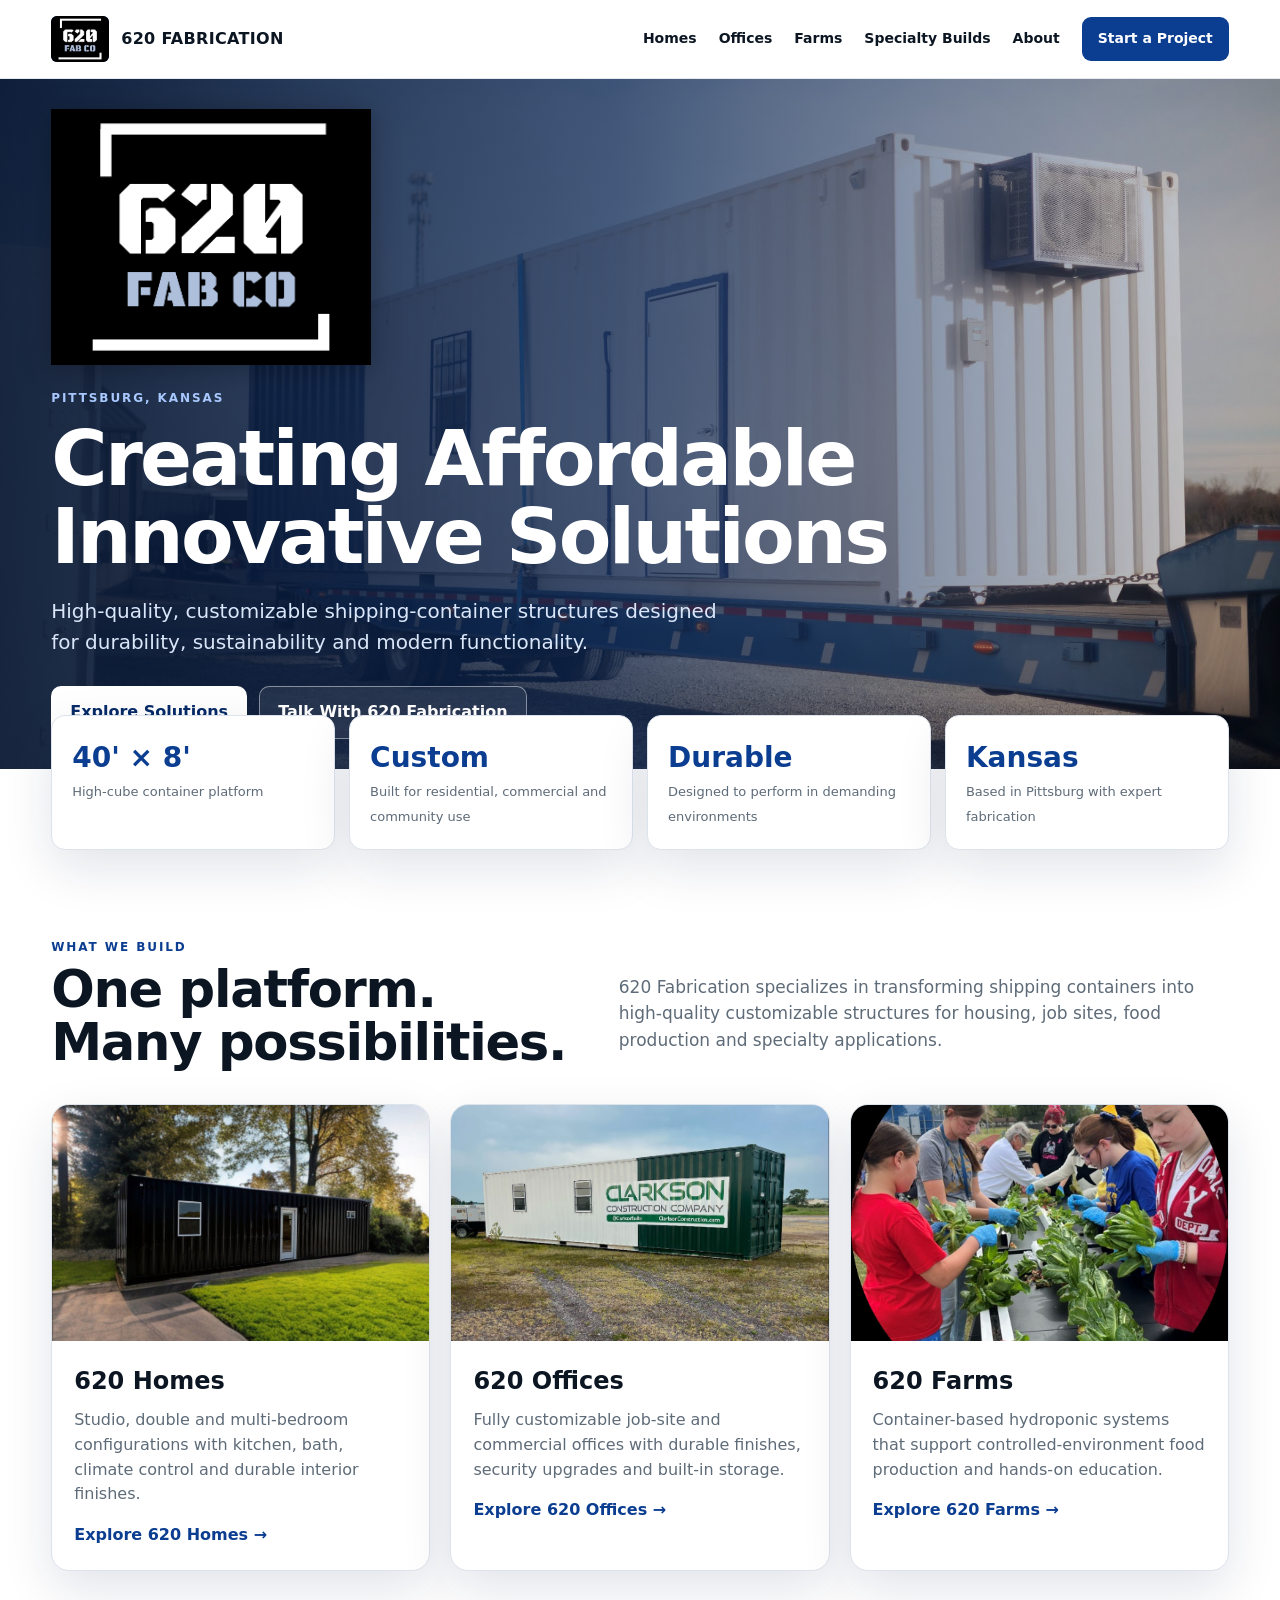
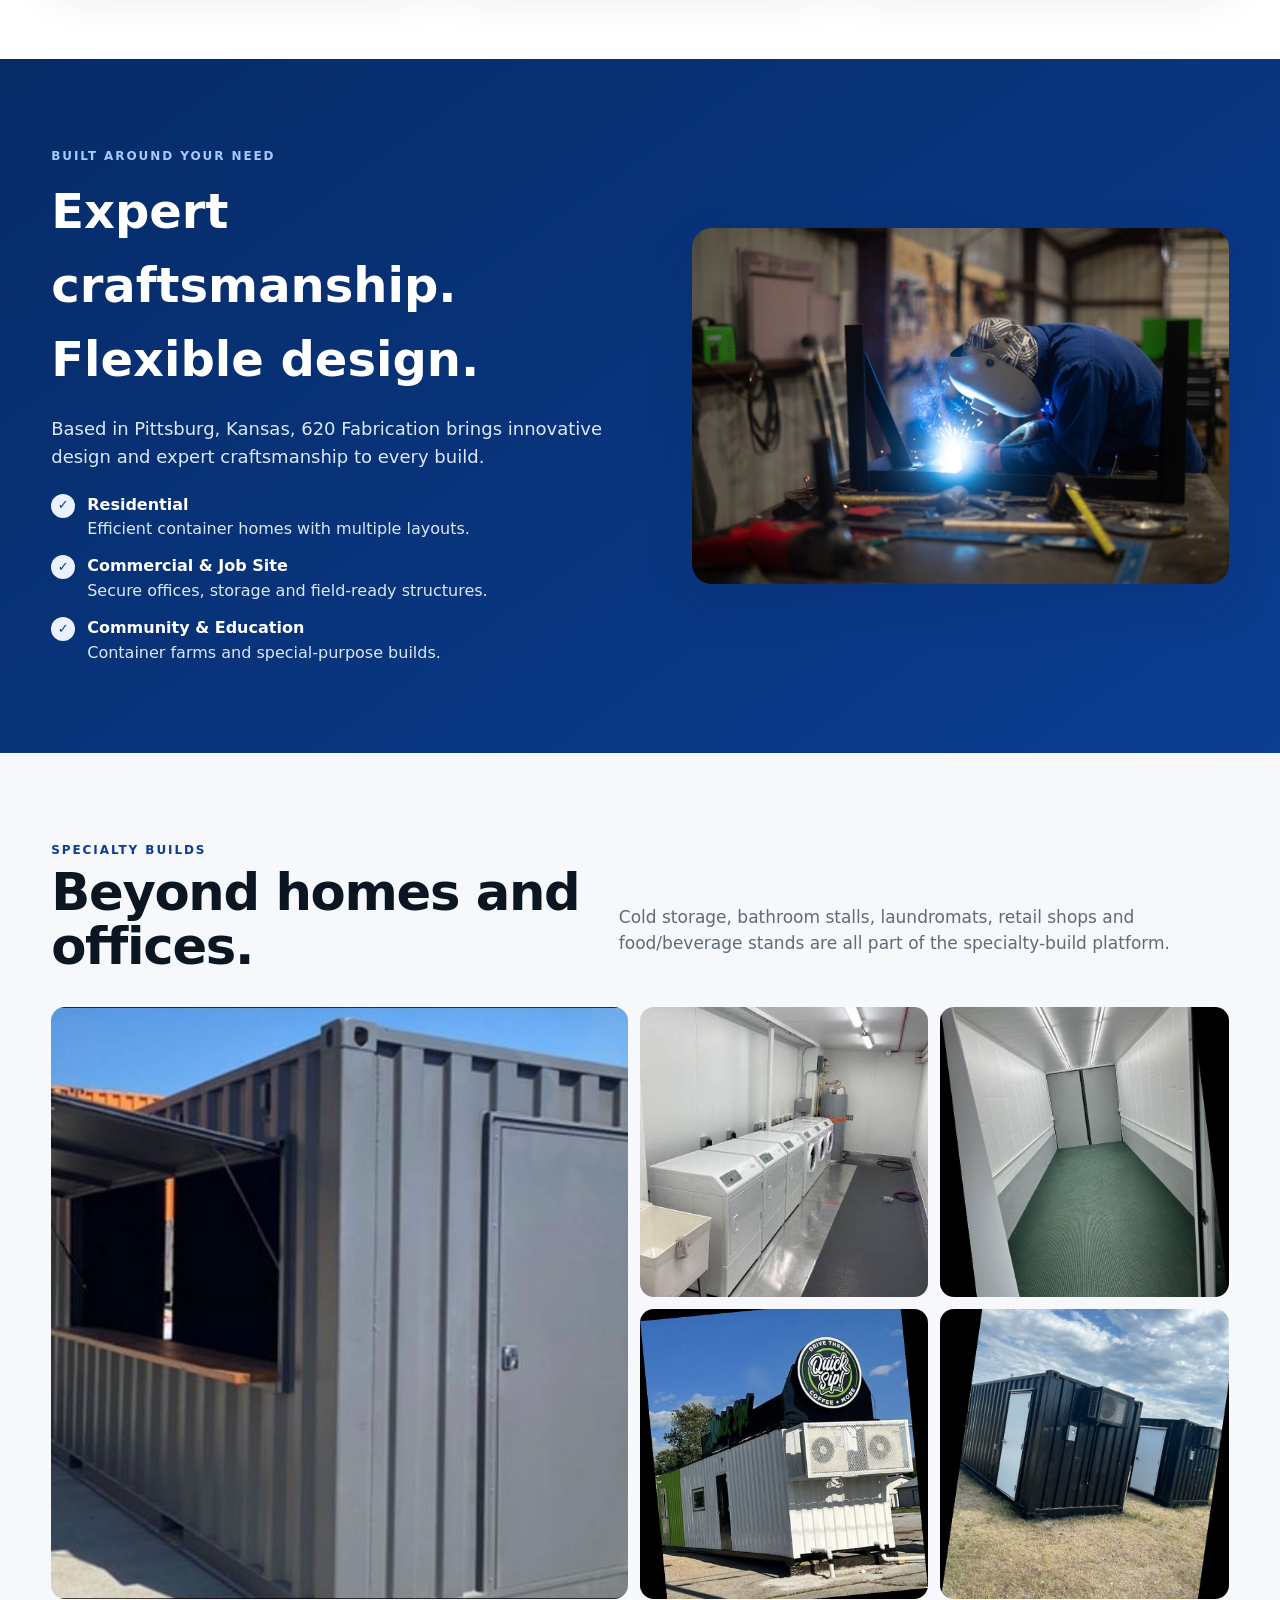
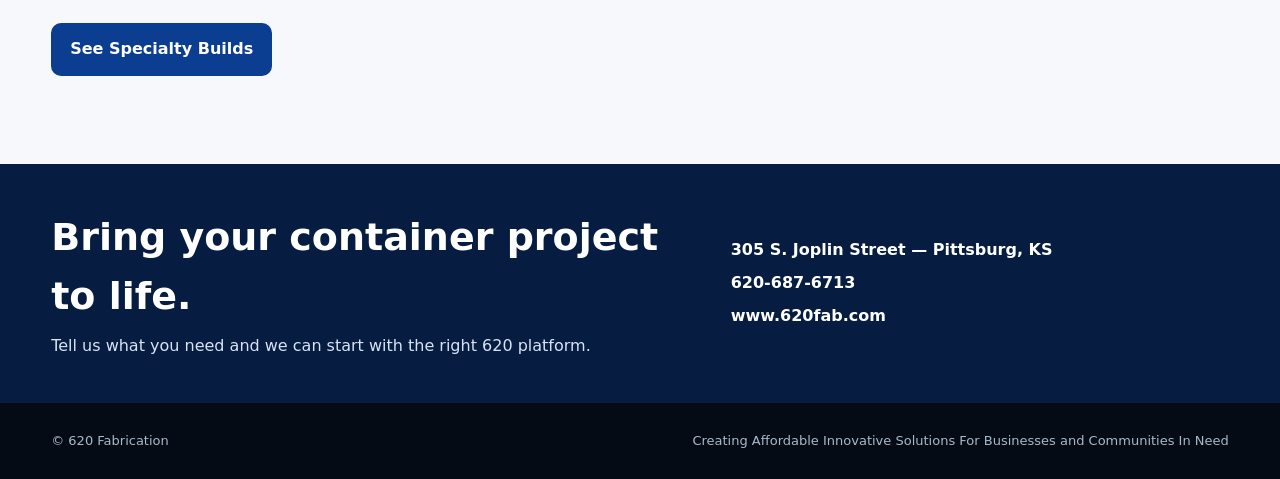
==== index.html @ 349457d9 "Add prominent 620 logo to homepage hero" ====
<!doctype html><html lang="en"><head><meta charset="utf-8"><meta name="viewport" content="width=device-width,initial-scale=1"><meta name="description" content="620 Fabrication transforms shipping containers into high-quality customizable homes, offices, farms and specialty structures in Pittsburg, Kansas."><title>620 Fabrication | Container Homes, Offices, Farms & Specialty Builds</title><link rel="stylesheet" href="styles.css"></head><body>
<header class="topbar"><div class="wrap nav"><a class="brand" href="index.html"><img src="assets/img-000.png" alt="620 Fabrication"><span>620 FABRICATION</span></a><nav class="navlinks"><a href="homes.html">Homes</a><a href="offices.html">Offices</a><a href="farms.html">Farms</a><a href="specialty.html">Specialty Builds</a><a href="about.html">About</a><a class="navcta" href="#contact">Start a Project</a></nav><button class="menu" aria-label="Menu">☰</button></div></header>
<section class="hero"><img class="hero-bg" src="assets/img-002.jpg" alt="620 Fabrication container structure"><div class="wrap"><img src="assets/img-000.png" alt="620 Fabrication logo" style="display:block;width:min(320px,72vw);height:auto;margin:0 0 24px 0;filter:drop-shadow(0 4px 14px rgba(0,0,0,.28));"><div class="eyebrow">Pittsburg, Kansas</div><h1>Creating Affordable Innovative Solutions</h1><p>High-quality, customizable shipping-container structures designed for durability, sustainability and modern functionality.</p><div class="actions"><a class="btn primary" href="#solutions">Explore Solutions</a><a class="btn secondary" href="#contact">Talk With 620 Fabrication</a></div></div></section>
<div class="wrap stats"><div class="stat"><b>40' × 8'</b><span>High-cube container platform</span></div><div class="stat"><b>Custom</b><span>Built for residential, commercial and community use</span></div><div class="stat"><b>Durable</b><span>Designed to perform in demanding environments</span></div><div class="stat"><b>Kansas</b><span>Based in Pittsburg with expert fabrication</span></div></div>
<section id="solutions" class="section"><div class="wrap"><div class="sectionHead"><div><div class="eyebrow" style="color:var(--blue)">What we build</div><h2>One platform. Many possibilities.</h2></div><p>620 Fabrication specializes in transforming shipping containers into high-quality customizable structures for housing, job sites, food production and specialty applications.</p></div><div class="grid3"><article class="card"><img src="assets/img-011.jpg" alt="620 container home"><div class="cardBody"><h3>620 Homes</h3><p>Studio, double and multi-bedroom configurations with kitchen, bath, climate control and durable interior finishes.</p><a class="link" href="homes.html">Explore 620 Homes →</a></div></article><article class="card"><img src="assets/img-040.jpg" alt="620 job-site office"><div class="cardBody"><h3>620 Offices</h3><p>Fully customizable job-site and commercial offices with durable finishes, security upgrades and built-in storage.</p><a class="link" href="offices.html">Explore 620 Offices →</a></div></article><article class="card"><img src="assets/img-055.jpg" alt="Students working with hydroponics"><div class="cardBody"><h3>620 Farms</h3><p>Container-based hydroponic systems that support controlled-environment food production and hands-on education.</p><a class="link" href="farms.html">Explore 620 Farms →</a></div></article></div></div></section>
<section class="section blue"><div class="wrap split"><div><div class="eyebrow">Built around your need</div><h2 style="font-size:48px;margin:8px 0 14px">Expert craftsmanship. Flexible design.</h2><p style="color:#dbe8f7;font-size:18px">Based in Pittsburg, Kansas, 620 Fabrication brings innovative design and expert craftsmanship to every build.</p><div class="bullets"><div class="bullet"><span class="dot">✓</span><div><b>Residential</b><div style="color:#dbe8f7">Efficient container homes with multiple layouts.</div></div></div><div class="bullet"><span class="dot">✓</span><div><b>Commercial & Job Site</b><div style="color:#dbe8f7">Secure offices, storage and field-ready structures.</div></div></div><div class="bullet"><span class="dot">✓</span><div><b>Community & Education</b><div style="color:#dbe8f7">Container farms and special-purpose builds.</div></div></div></div></div><img src="assets/img-004.jpg" alt="620 fabrication welding"></div></section>
<section class="section soft"><div class="wrap"><div class="sectionHead"><div><div class="eyebrow" style="color:var(--blue)">Specialty builds</div><h2>Beyond homes and offices.</h2></div><p>Cold storage, bathroom stalls, laundromats, retail shops and food/beverage stands are all part of the specialty-build platform.</p></div><div class="gallery"><img src="assets/img-059.jpg" alt="Container retail stand"><img src="assets/img-061.jpg" alt="Container laundry"><img src="assets/img-064.jpg" alt="Specialty container interior"><img src="assets/img-062.jpg" alt="Container food beverage stand"><img src="assets/img-068.jpg" alt="Specialty container build"></div><div style="margin-top:24px"><a class="btn" style="background:var(--blue);color:white" href="specialty.html">See Specialty Builds</a></div></div></section>
<section id="contact" class="contactBand"><div class="wrap contactGrid"><div><h2>Bring your container project to life.</h2><p>Tell us what you need and we can start with the right 620 platform.</p></div><div class="contactItems"><div>305 S. Joplin Street — Pittsburg, KS</div><div>620-687-6713</div><div>www.620fab.com</div></div></div></section>
<footer class="footer"><div class="wrap footerRow"><span>© 620 Fabrication</span><span>Creating Affordable Innovative Solutions For Businesses and Communities In Need</span></div></footer><script src="app.js"></script></body></html>
---- styles.css ----
:root{--blue:#0b3d91;--blue2:#062b67;--green:#0b7a3b;--ink:#0c1623;--muted:#5e6b78;--paper:#f6f8fb;--line:#dce3eb;--white:#fff;--shadow:0 18px 50px rgba(10,35,70,.12)}
*{box-sizing:border-box}html{scroll-behavior:smooth}body{margin:0;font-family:Inter,ui-sans-serif,system-ui,-apple-system,BlinkMacSystemFont,"Segoe UI",sans-serif;color:var(--ink);background:var(--white);line-height:1.55}a{color:inherit;text-decoration:none}img{max-width:100%;display:block}button{font:inherit}.wrap{width:min(1180px,92vw);margin:0 auto}.topbar{position:sticky;top:0;z-index:30;background:rgba(255,255,255,.94);backdrop-filter:blur(14px);border-bottom:1px solid rgba(13,50,100,.1)}.nav{height:78px;display:flex;align-items:center;justify-content:space-between;gap:20px}.brand{display:flex;align-items:center;gap:12px;font-weight:900;letter-spacing:.02em}.brand img{width:58px;height:46px;object-fit:contain;background:#0b3d91;border-radius:6px}.navlinks{display:flex;align-items:center;gap:22px;font-size:14px;font-weight:750}.navlinks a:hover{color:var(--blue)}.navcta{background:var(--blue);color:white;padding:11px 16px;border-radius:9px}.menu{display:none;background:transparent;border:0;font-size:24px}.hero{min-height:690px;position:relative;display:grid;align-items:center;overflow:hidden;background:#061c41}.hero:before{content:"";position:absolute;inset:0;background:linear-gradient(90deg,rgba(4,21,50,.92) 0%,rgba(5,35,82,.72) 48%,rgba(5,35,82,.18) 100%);z-index:1}.hero-bg{position:absolute;inset:0;width:100%;height:100%;object-fit:cover}.hero .wrap{position:relative;z-index:2}.eyebrow{text-transform:uppercase;letter-spacing:.16em;font-size:12px;font-weight:900;color:#a9c9ff}.hero h1{color:white;font-size:clamp(48px,6vw,78px);line-height:1.02;max-width:850px;margin:12px 0 20px;letter-spacing:-.035em}.hero p{color:#dae6f9;font-size:20px;max-width:670px}.actions{display:flex;gap:12px;flex-wrap:wrap;margin-top:28px}.btn{display:inline-flex;align-items:center;justify-content:center;padding:13px 18px;border-radius:10px;font-weight:850;border:1px solid transparent}.btn.primary{background:white;color:var(--blue2)}.btn.secondary{border-color:rgba(255,255,255,.45);color:white;background:rgba(255,255,255,.08)}.section{padding:88px 0}.section.soft{background:var(--paper)}.section.blue{background:linear-gradient(145deg,var(--blue2),var(--blue));color:white}.section.green{background:linear-gradient(145deg,#064c26,var(--green));color:white}.sectionHead{display:flex;justify-content:space-between;align-items:end;gap:28px;margin-bottom:34px}.sectionHead h2{font-size:clamp(34px,4vw,52px);line-height:1.05;margin:6px 0 0;letter-spacing:-.025em}.sectionHead p{max-width:610px;color:var(--muted);font-size:17px}.blue .sectionHead p,.green .sectionHead p{color:#dbe8f7}.grid3{display:grid;grid-template-columns:repeat(3,1fr);gap:20px}.grid2{display:grid;grid-template-columns:repeat(2,1fr);gap:24px}.card{background:white;border:1px solid var(--line);border-radius:18px;overflow:hidden;box-shadow:var(--shadow)}.card img{width:100%;aspect-ratio:16/10;object-fit:cover}.cardBody{padding:22px}.card h3{font-size:24px;margin:0 0 8px}.card p{margin:0;color:var(--muted)}.card .link{display:inline-block;margin-top:16px;font-weight:850;color:var(--blue)}.feature{background:rgba(255,255,255,.09);border:1px solid rgba(255,255,255,.18);border-radius:16px;padding:20px}.feature h3{margin:0 0 8px}.feature p{margin:0;color:#dbe7f7}.split{display:grid;grid-template-columns:1.05fr .95fr;gap:48px;align-items:center}.split img{border-radius:20px;box-shadow:var(--shadow);width:100%;max-height:620px;object-fit:cover}.bullets{display:grid;gap:12px;margin-top:22px}.bullet{display:flex;gap:12px;align-items:flex-start}.dot{width:24px;height:24px;border-radius:50%;background:#eaf1ff;color:var(--blue);display:grid;place-items:center;font-size:13px;font-weight:900;flex:none;margin-top:1px}.stats{display:grid;grid-template-columns:repeat(4,1fr);gap:14px;margin-top:-54px;position:relative;z-index:5}.stat{background:white;border-radius:14px;padding:20px;border:1px solid var(--line);box-shadow:var(--shadow)}.stat b{font-size:28px;color:var(--blue);display:block}.stat span{font-size:13px;color:var(--muted)}.gallery{display:grid;grid-template-columns:2fr 1fr 1fr;gap:12px}.gallery img{height:290px;width:100%;object-fit:cover;border-radius:14px}.gallery img:first-child{height:592px;grid-row:span 2}.team{display:grid;grid-template-columns:repeat(3,1fr);gap:18px}.person{background:white;border:1px solid var(--line);border-radius:16px;overflow:hidden}.person img{aspect-ratio:4/5;object-fit:cover;width:100%}.personBody{padding:18px}.person h3{margin:0}.person p{margin:4px 0 0;color:var(--muted)}.contactBand{padding:44px 0;background:#061c41;color:white}.contactGrid{display:grid;grid-template-columns:1.3fr 1fr;gap:32px;align-items:center}.contactGrid h2{font-size:38px;margin:0 0 8px}.contactGrid p{color:#d8e4f5;margin:0}.contactItems{display:grid;gap:8px;font-weight:700}.footer{background:#040b14;color:#a9b9ca;padding:28px 0;font-size:13px}.footerRow{display:flex;justify-content:space-between;gap:20px;flex-wrap:wrap}.subhero{padding:86px 0;background:linear-gradient(145deg,#061c41,#0b3d91);color:white}.subhero h1{font-size:clamp(42px,5vw,64px);margin:8px 0 12px}.subhero p{max-width:720px;color:#d8e6fa;font-size:18px}.specs{display:grid;grid-template-columns:repeat(2,1fr);gap:12px;margin-top:20px}.spec{padding:14px 16px;background:var(--paper);border:1px solid var(--line);border-radius:11px;font-weight:700}.layoutImg{background:white;border:1px solid var(--line);border-radius:16px;padding:12px}.greenAccent{color:var(--green)}@media(max-width:900px){.navlinks{display:none}.navlinks.open{display:flex;position:absolute;top:78px;left:0;right:0;background:white;padding:18px 4vw;flex-direction:column;align-items:flex-start;border-bottom:1px solid var(--line)}.menu{display:block}.hero{min-height:620px}.grid3,.team{grid-template-columns:1fr 1fr}.split,.contactGrid{grid-template-columns:1fr}.gallery{grid-template-columns:1fr 1fr}.gallery img:first-child{grid-row:auto;height:320px;grid-column:1/-1}.stats{grid-template-columns:1fr 1fr;margin-top:20px}.section{padding:68px 0}.sectionHead{display:block}}@media(max-width:620px){.grid3,.grid2,.team,.specs,.stats,.gallery{grid-template-columns:1fr}.gallery img,.gallery img:first-child{height:260px;grid-column:auto}.hero h1{font-size:48px}.hero p{font-size:17px}.nav{height:70px}.navlinks.open{top:70px}}
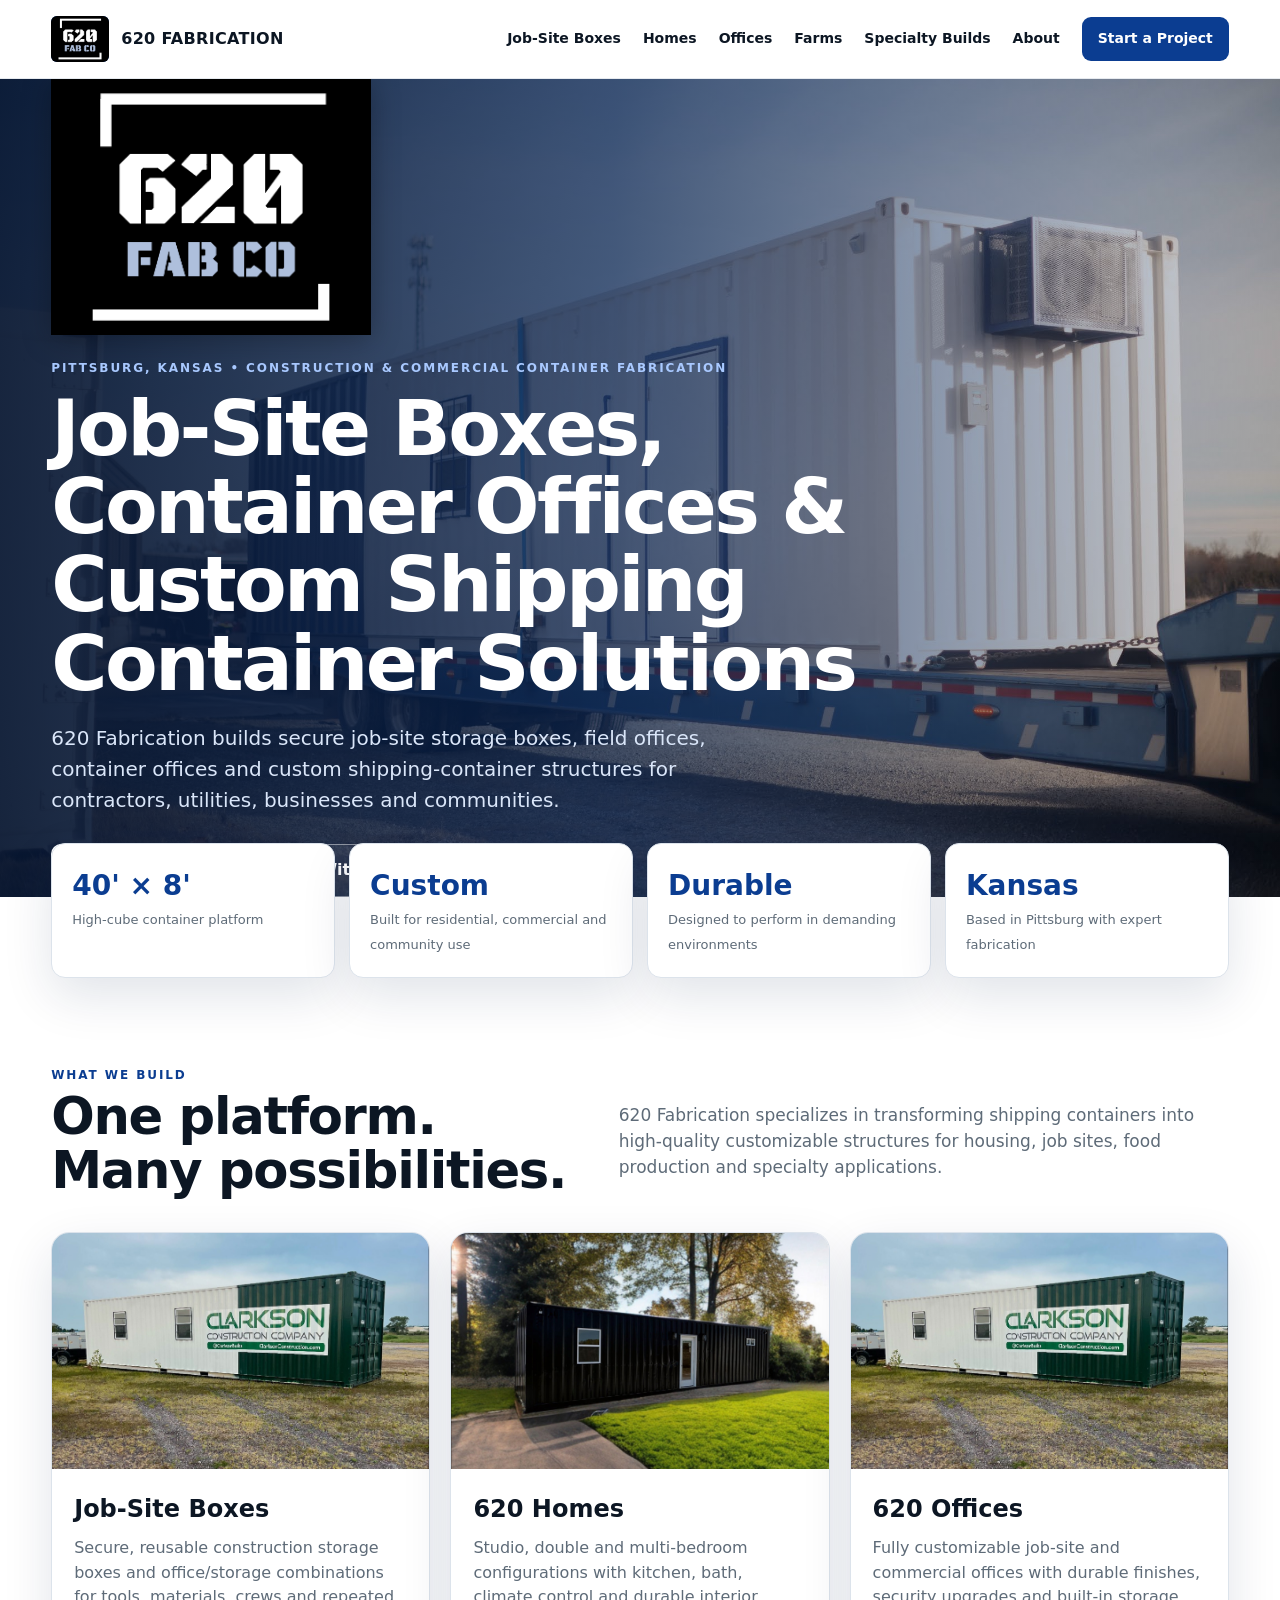
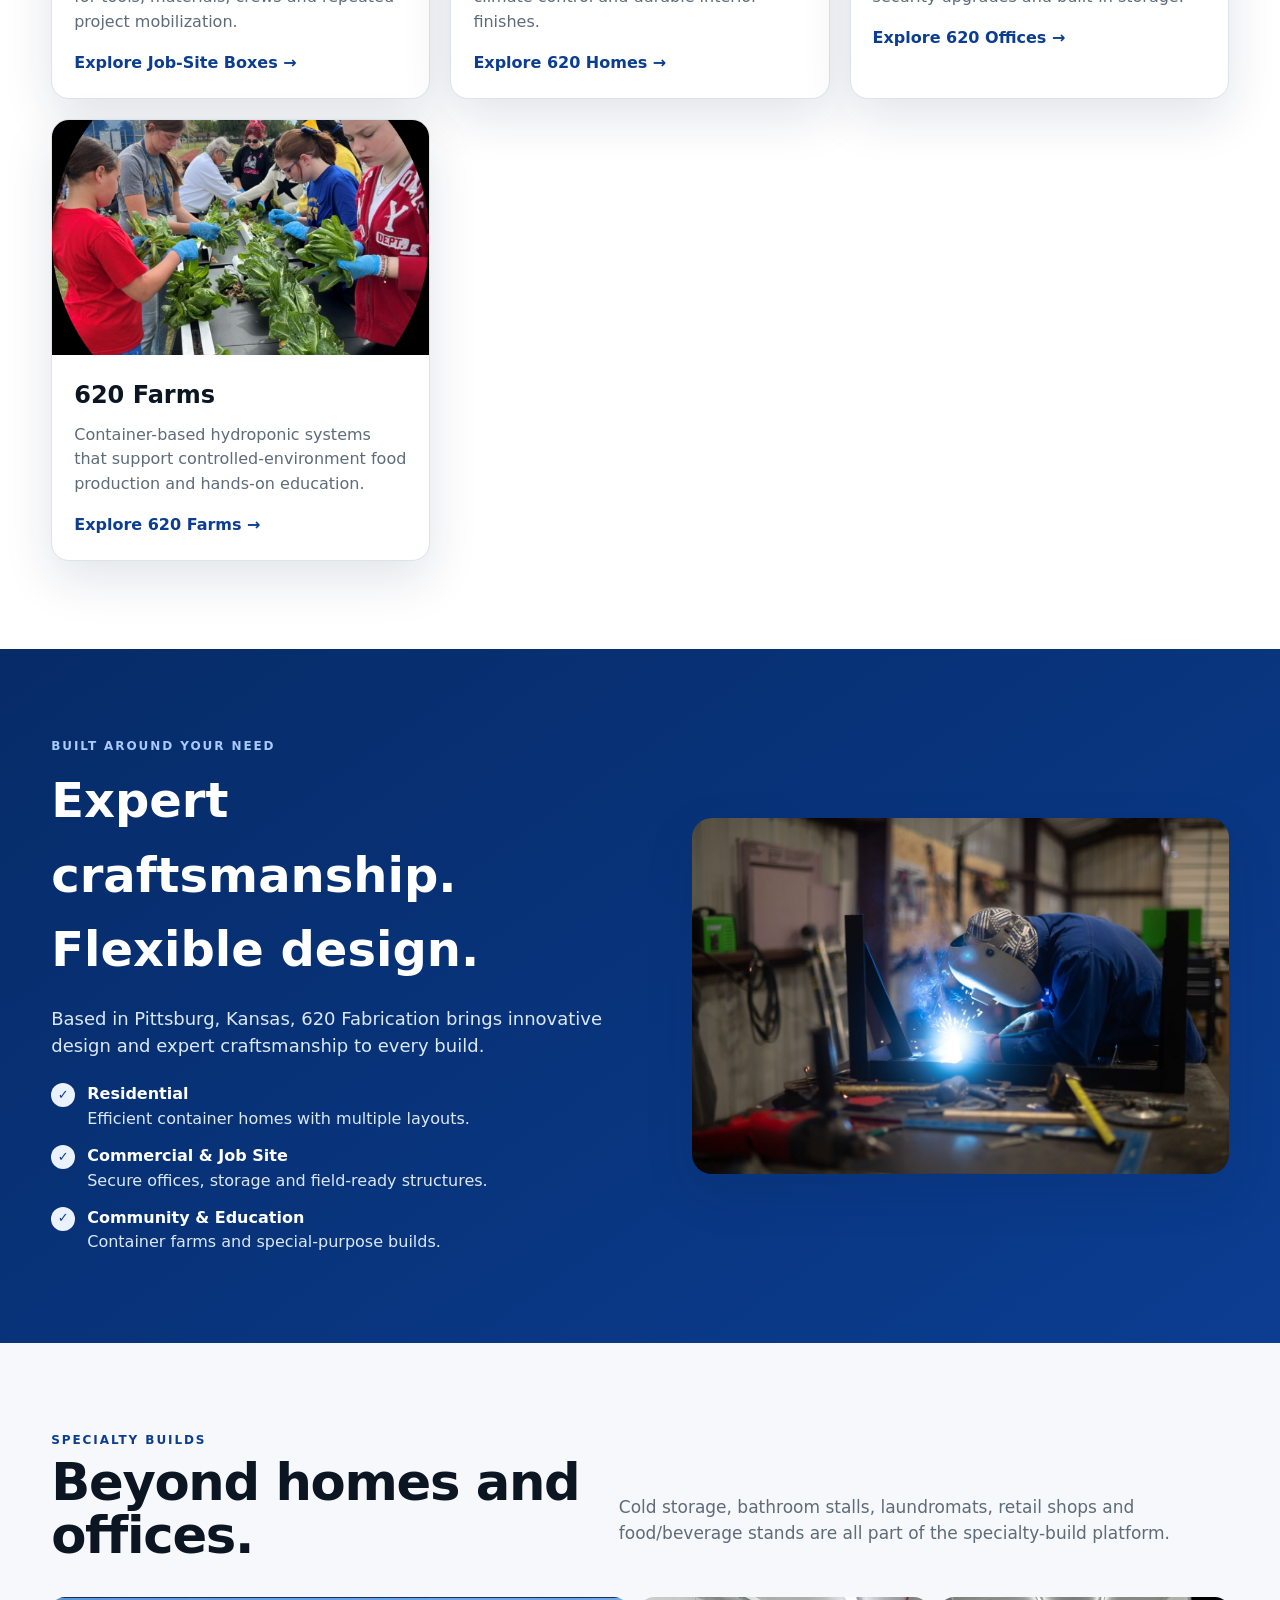
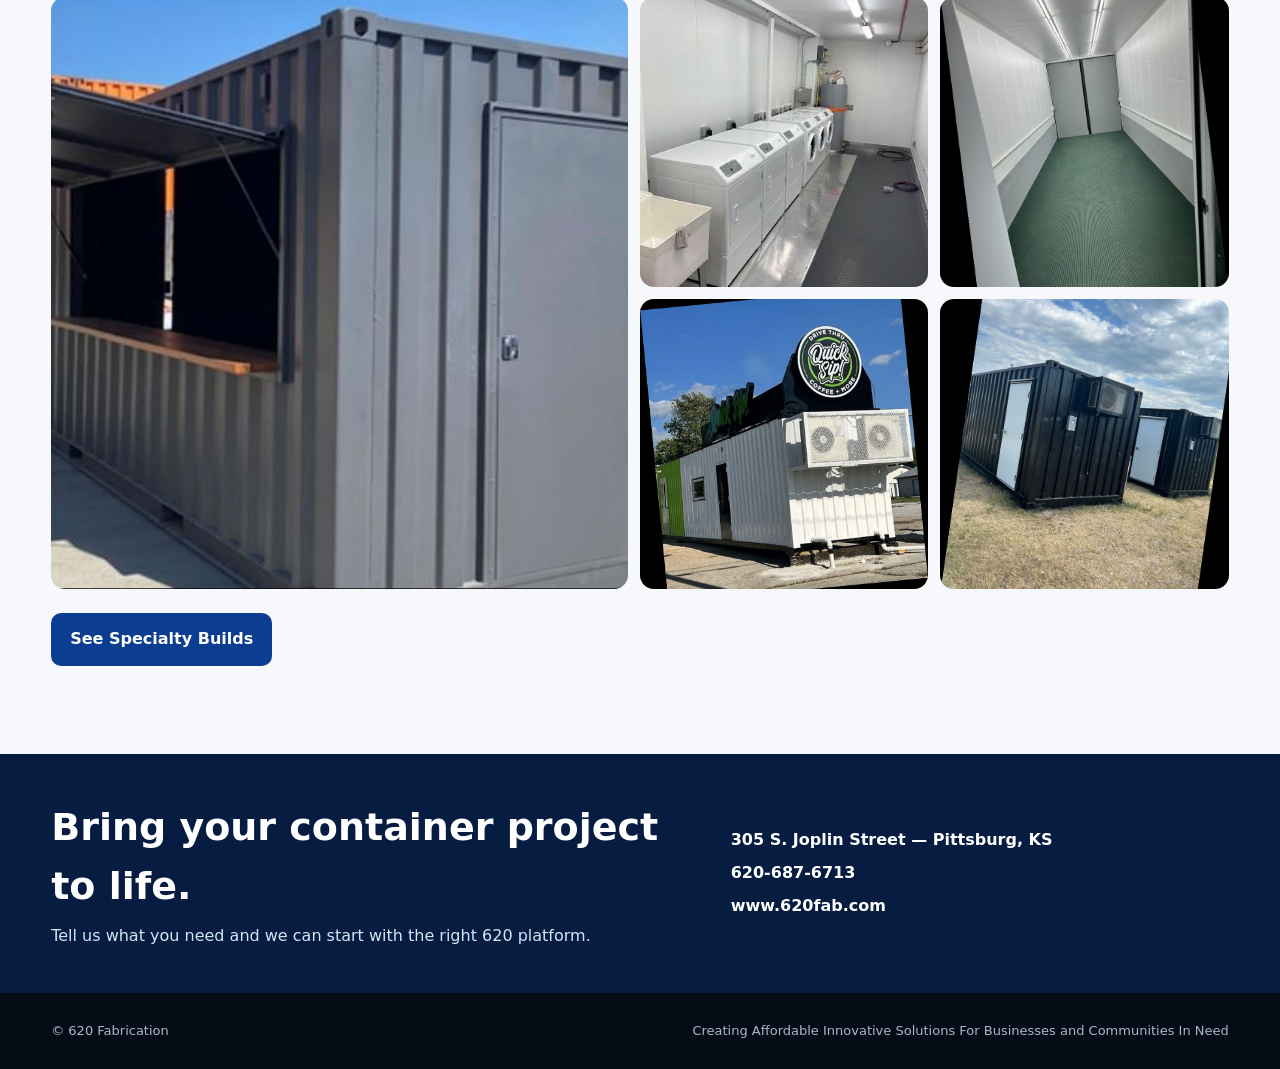
==== commit a7d8fdc8: "Strengthen homepage SEO for job-site boxes and container offices" ====
--- a/index.html
+++ b/index.html
@@ -1,8 +1,8 @@
-<!doctype html><html lang="en"><head><meta charset="utf-8"><meta name="viewport" content="width=device-width,initial-scale=1"><meta name="description" content="620 Fabrication transforms shipping containers into high-quality customizable homes, offices, farms and specialty structures in Pittsburg, Kansas."><title>620 Fabrication | Container Homes, Offices, Farms & Specialty Builds</title><link rel="stylesheet" href="styles.css"></head><body>
-<header class="topbar"><div class="wrap nav"><a class="brand" href="index.html"><img src="assets/img-000.png" alt="620 Fabrication"><span>620 FABRICATION</span></a><nav class="navlinks"><a href="homes.html">Homes</a><a href="offices.html">Offices</a><a href="farms.html">Farms</a><a href="specialty.html">Specialty Builds</a><a href="about.html">About</a><a class="navcta" href="#contact">Start a Project</a></nav><button class="menu" aria-label="Menu">☰</button></div></header>
-<section class="hero"><img class="hero-bg" src="assets/img-002.jpg" alt="620 Fabrication container structure"><div class="wrap"><img src="assets/img-000.png" alt="620 Fabrication logo" style="display:block;width:min(320px,72vw);height:auto;margin:0 0 24px 0;filter:drop-shadow(0 4px 14px rgba(0,0,0,.28));"><div class="eyebrow">Pittsburg, Kansas</div><h1>Creating Affordable Innovative Solutions</h1><p>High-quality, customizable shipping-container structures designed for durability, sustainability and modern functionality.</p><div class="actions"><a class="btn primary" href="#solutions">Explore Solutions</a><a class="btn secondary" href="#contact">Talk With 620 Fabrication</a></div></div></section>
+<!doctype html><html lang="en"><head><meta charset="utf-8"><meta name="viewport" content="width=device-width,initial-scale=1"><meta name="description" content="620 Fabrication in Pittsburg, Kansas builds job-site storage boxes, shipping container offices, secure construction storage containers, container homes, hydroponic farms and specialty container structures."><title>620 Fabrication | Job-Site Boxes, Container Offices & Custom Shipping Containers</title><link rel="canonical" href="https://620fab.com/"><meta name="robots" content="index,follow"><script type="application/ld+json">{"@context":"https://schema.org","@type":"LocalBusiness","name":"620 Fabrication","url":"https://620fab.com/","telephone":"+1-620-687-6713","address":{"@type":"PostalAddress","streetAddress":"305 S. Joplin Street","addressLocality":"Pittsburg","addressRegion":"KS","addressCountry":"US"},"description":"Fabricator of job-site storage boxes, shipping container offices, container homes, hydroponic container farms and specialty container structures."}</script><link rel="stylesheet" href="styles.css"></head><body>
+<header class="topbar"><div class="wrap nav"><a class="brand" href="index.html"><img src="assets/img-000.png" alt="620 Fabrication"><span>620 FABRICATION</span></a><nav class="navlinks"><a href="job-site-boxes.html">Job-Site Boxes</a><a href="homes.html">Homes</a><a href="offices.html">Offices</a><a href="farms.html">Farms</a><a href="specialty.html">Specialty Builds</a><a href="about.html">About</a><a class="navcta" href="#contact">Start a Project</a></nav><button class="menu" aria-label="Menu">☰</button></div></header>
+<section class="hero"><img class="hero-bg" src="assets/img-002.jpg" alt="620 Fabrication container structure"><div class="wrap"><img src="assets/img-000.png" alt="620 Fabrication logo" style="display:block;width:min(320px,72vw);height:auto;margin:0 0 24px 0;filter:drop-shadow(0 4px 14px rgba(0,0,0,.28));"><div class="eyebrow">Pittsburg, Kansas • Construction & Commercial Container Fabrication</div><h1>Job-Site Boxes, Container Offices & Custom Shipping Container Solutions</h1><p>620 Fabrication builds secure job-site storage boxes, field offices, container offices and custom shipping-container structures for contractors, utilities, businesses and communities.</p><div class="actions"><a class="btn primary" href="#solutions">Explore Solutions</a><a class="btn secondary" href="#contact">Talk With 620 Fabrication</a></div></div></section>
 <div class="wrap stats"><div class="stat"><b>40' × 8'</b><span>High-cube container platform</span></div><div class="stat"><b>Custom</b><span>Built for residential, commercial and community use</span></div><div class="stat"><b>Durable</b><span>Designed to perform in demanding environments</span></div><div class="stat"><b>Kansas</b><span>Based in Pittsburg with expert fabrication</span></div></div>
-<section id="solutions" class="section"><div class="wrap"><div class="sectionHead"><div><div class="eyebrow" style="color:var(--blue)">What we build</div><h2>One platform. Many possibilities.</h2></div><p>620 Fabrication specializes in transforming shipping containers into high-quality customizable structures for housing, job sites, food production and specialty applications.</p></div><div class="grid3"><article class="card"><img src="assets/img-011.jpg" alt="620 container home"><div class="cardBody"><h3>620 Homes</h3><p>Studio, double and multi-bedroom configurations with kitchen, bath, climate control and durable interior finishes.</p><a class="link" href="homes.html">Explore 620 Homes →</a></div></article><article class="card"><img src="assets/img-040.jpg" alt="620 job-site office"><div class="cardBody"><h3>620 Offices</h3><p>Fully customizable job-site and commercial offices with durable finishes, security upgrades and built-in storage.</p><a class="link" href="offices.html">Explore 620 Offices →</a></div></article><article class="card"><img src="assets/img-055.jpg" alt="Students working with hydroponics"><div class="cardBody"><h3>620 Farms</h3><p>Container-based hydroponic systems that support controlled-environment food production and hands-on education.</p><a class="link" href="farms.html">Explore 620 Farms →</a></div></article></div></div></section>
+<section id="solutions" class="section"><div class="wrap"><div class="sectionHead"><div><div class="eyebrow" style="color:var(--blue)">What we build</div><h2>One platform. Many possibilities.</h2></div><p>620 Fabrication specializes in transforming shipping containers into high-quality customizable structures for housing, job sites, food production and specialty applications.</p></div><div class="grid3"><article class="card"><img src="assets/img-040.jpg" alt="620 Fabrication secure job-site storage box and construction container office"><div class="cardBody"><h3>Job-Site Boxes</h3><p>Secure, reusable construction storage boxes and office/storage combinations for tools, materials, crews and repeated project mobilization.</p><a class="link" href="job-site-boxes.html">Explore Job-Site Boxes →</a></div></article><article class="card"><img src="assets/img-011.jpg" alt="620 container home"><div class="cardBody"><h3>620 Homes</h3><p>Studio, double and multi-bedroom configurations with kitchen, bath, climate control and durable interior finishes.</p><a class="link" href="homes.html">Explore 620 Homes →</a></div></article><article class="card"><img src="assets/img-040.jpg" alt="620 job-site office"><div class="cardBody"><h3>620 Offices</h3><p>Fully customizable job-site and commercial offices with durable finishes, security upgrades and built-in storage.</p><a class="link" href="offices.html">Explore 620 Offices →</a></div></article><article class="card"><img src="assets/img-055.jpg" alt="Students working with hydroponics"><div class="cardBody"><h3>620 Farms</h3><p>Container-based hydroponic systems that support controlled-environment food production and hands-on education.</p><a class="link" href="farms.html">Explore 620 Farms →</a></div></article></div></div></section>
 <section class="section blue"><div class="wrap split"><div><div class="eyebrow">Built around your need</div><h2 style="font-size:48px;margin:8px 0 14px">Expert craftsmanship. Flexible design.</h2><p style="color:#dbe8f7;font-size:18px">Based in Pittsburg, Kansas, 620 Fabrication brings innovative design and expert craftsmanship to every build.</p><div class="bullets"><div class="bullet"><span class="dot">✓</span><div><b>Residential</b><div style="color:#dbe8f7">Efficient container homes with multiple layouts.</div></div></div><div class="bullet"><span class="dot">✓</span><div><b>Commercial & Job Site</b><div style="color:#dbe8f7">Secure offices, storage and field-ready structures.</div></div></div><div class="bullet"><span class="dot">✓</span><div><b>Community & Education</b><div style="color:#dbe8f7">Container farms and special-purpose builds.</div></div></div></div></div><img src="assets/img-004.jpg" alt="620 fabrication welding"></div></section>
 <section class="section soft"><div class="wrap"><div class="sectionHead"><div><div class="eyebrow" style="color:var(--blue)">Specialty builds</div><h2>Beyond homes and offices.</h2></div><p>Cold storage, bathroom stalls, laundromats, retail shops and food/beverage stands are all part of the specialty-build platform.</p></div><div class="gallery"><img src="assets/img-059.jpg" alt="Container retail stand"><img src="assets/img-061.jpg" alt="Container laundry"><img src="assets/img-064.jpg" alt="Specialty container interior"><img src="assets/img-062.jpg" alt="Container food beverage stand"><img src="assets/img-068.jpg" alt="Specialty container build"></div><div style="margin-top:24px"><a class="btn" style="background:var(--blue);color:white" href="specialty.html">See Specialty Builds</a></div></div></section>
 <section id="contact" class="contactBand"><div class="wrap contactGrid"><div><h2>Bring your container project to life.</h2><p>Tell us what you need and we can start with the right 620 platform.</p></div><div class="contactItems"><div>305 S. Joplin Street — Pittsburg, KS</div><div>620-687-6713</div><div>www.620fab.com</div></div></div></section>
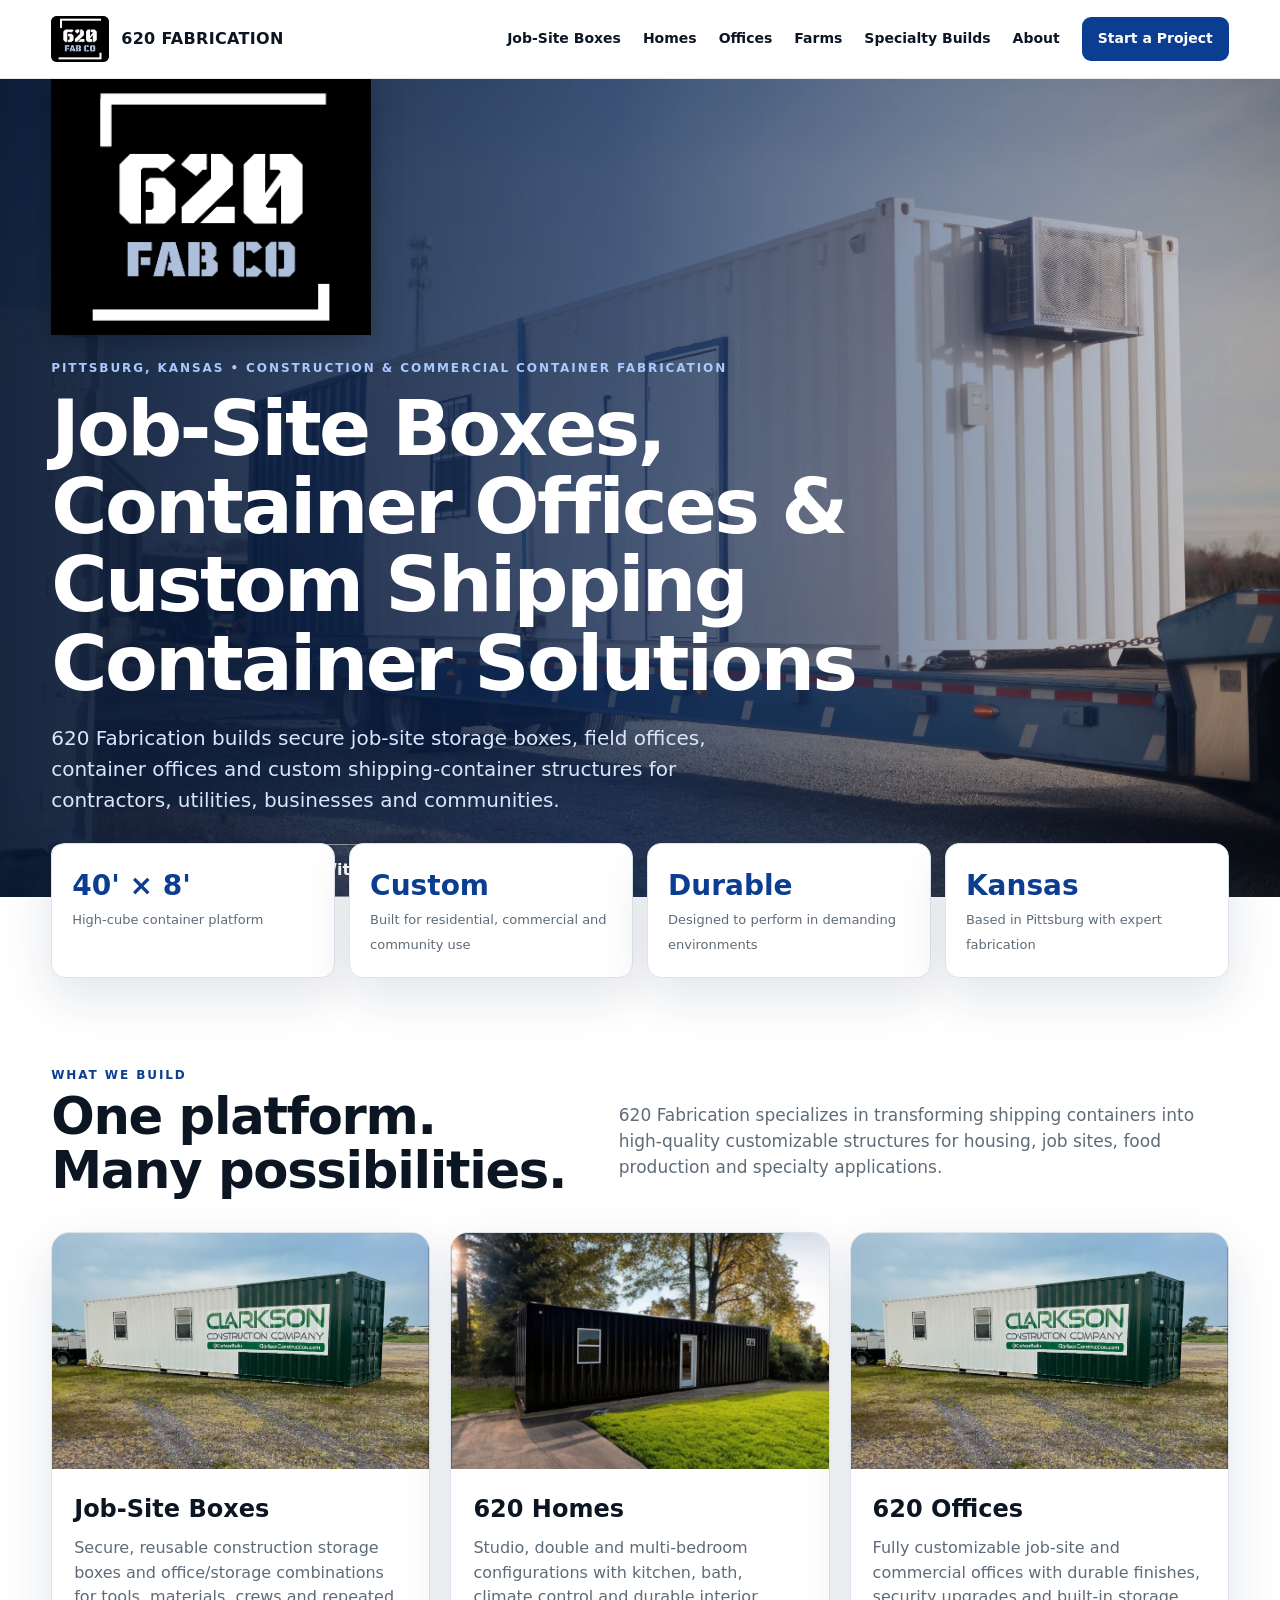
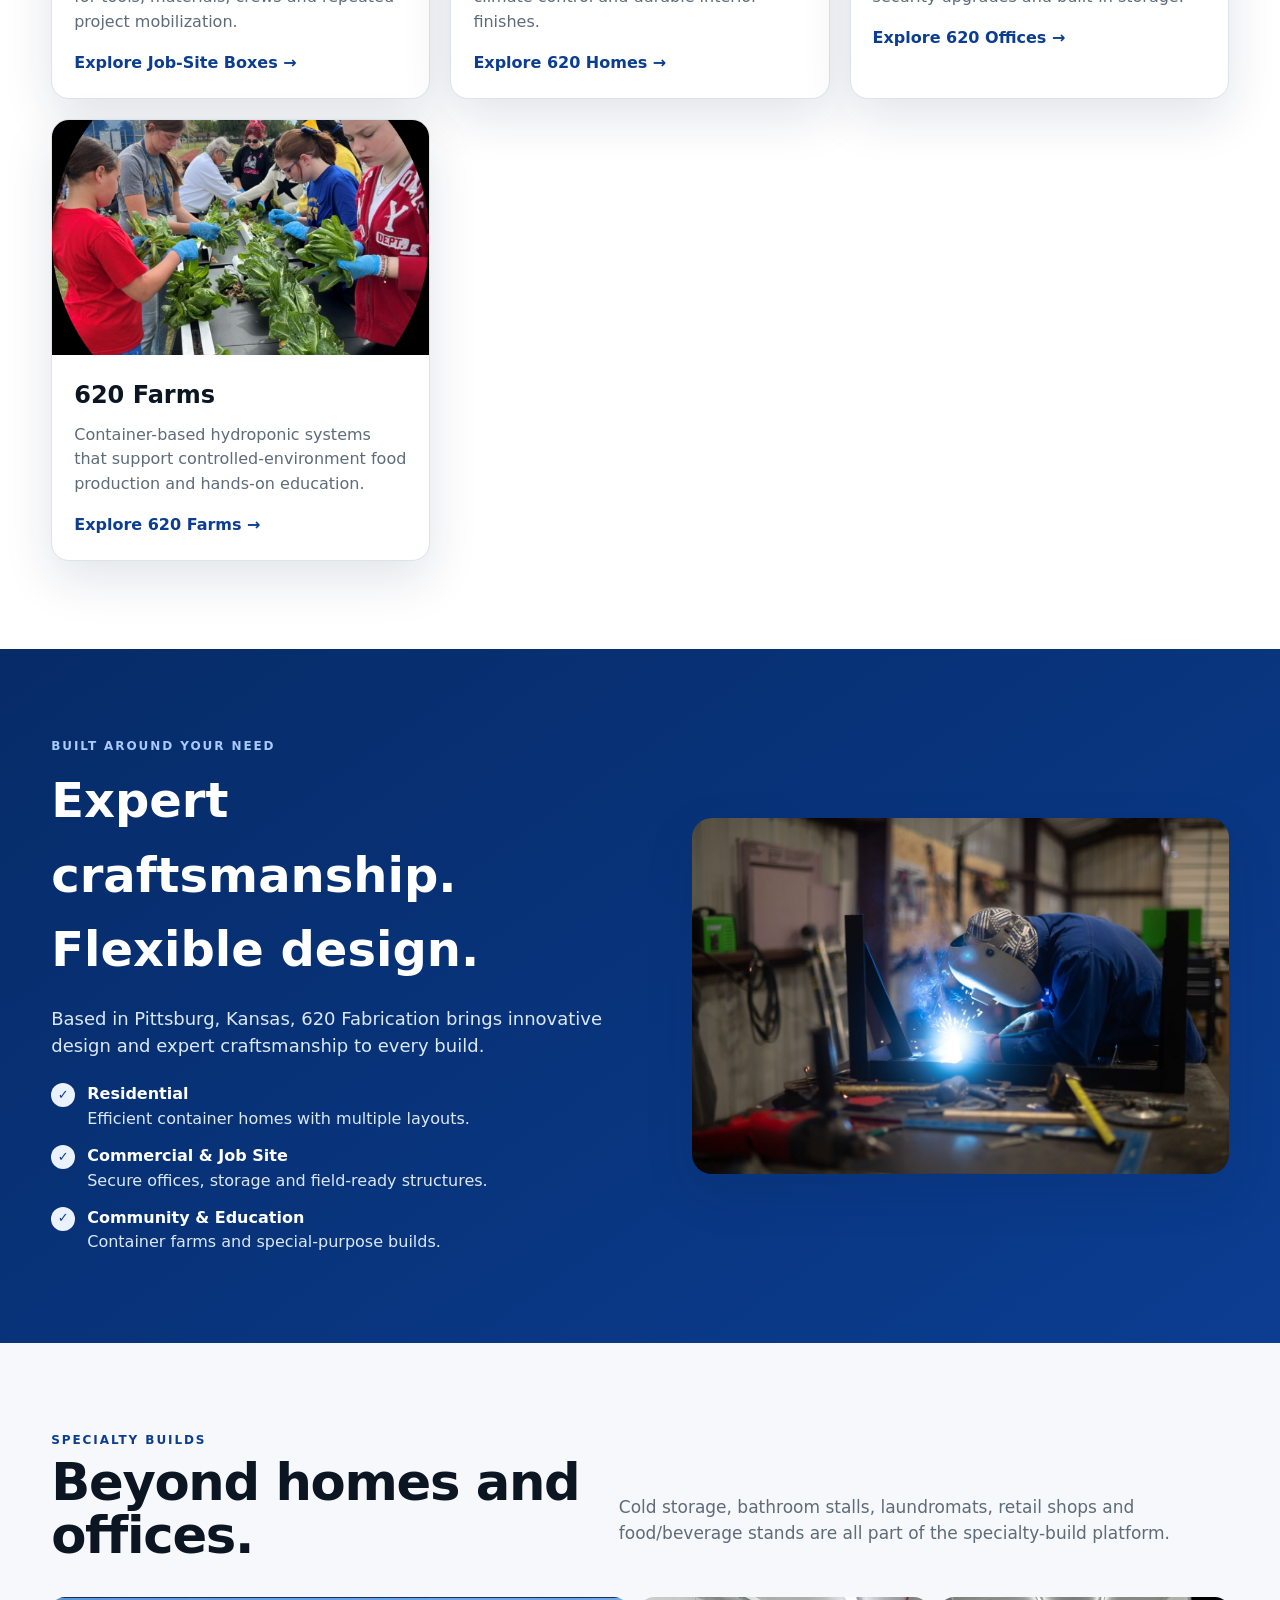
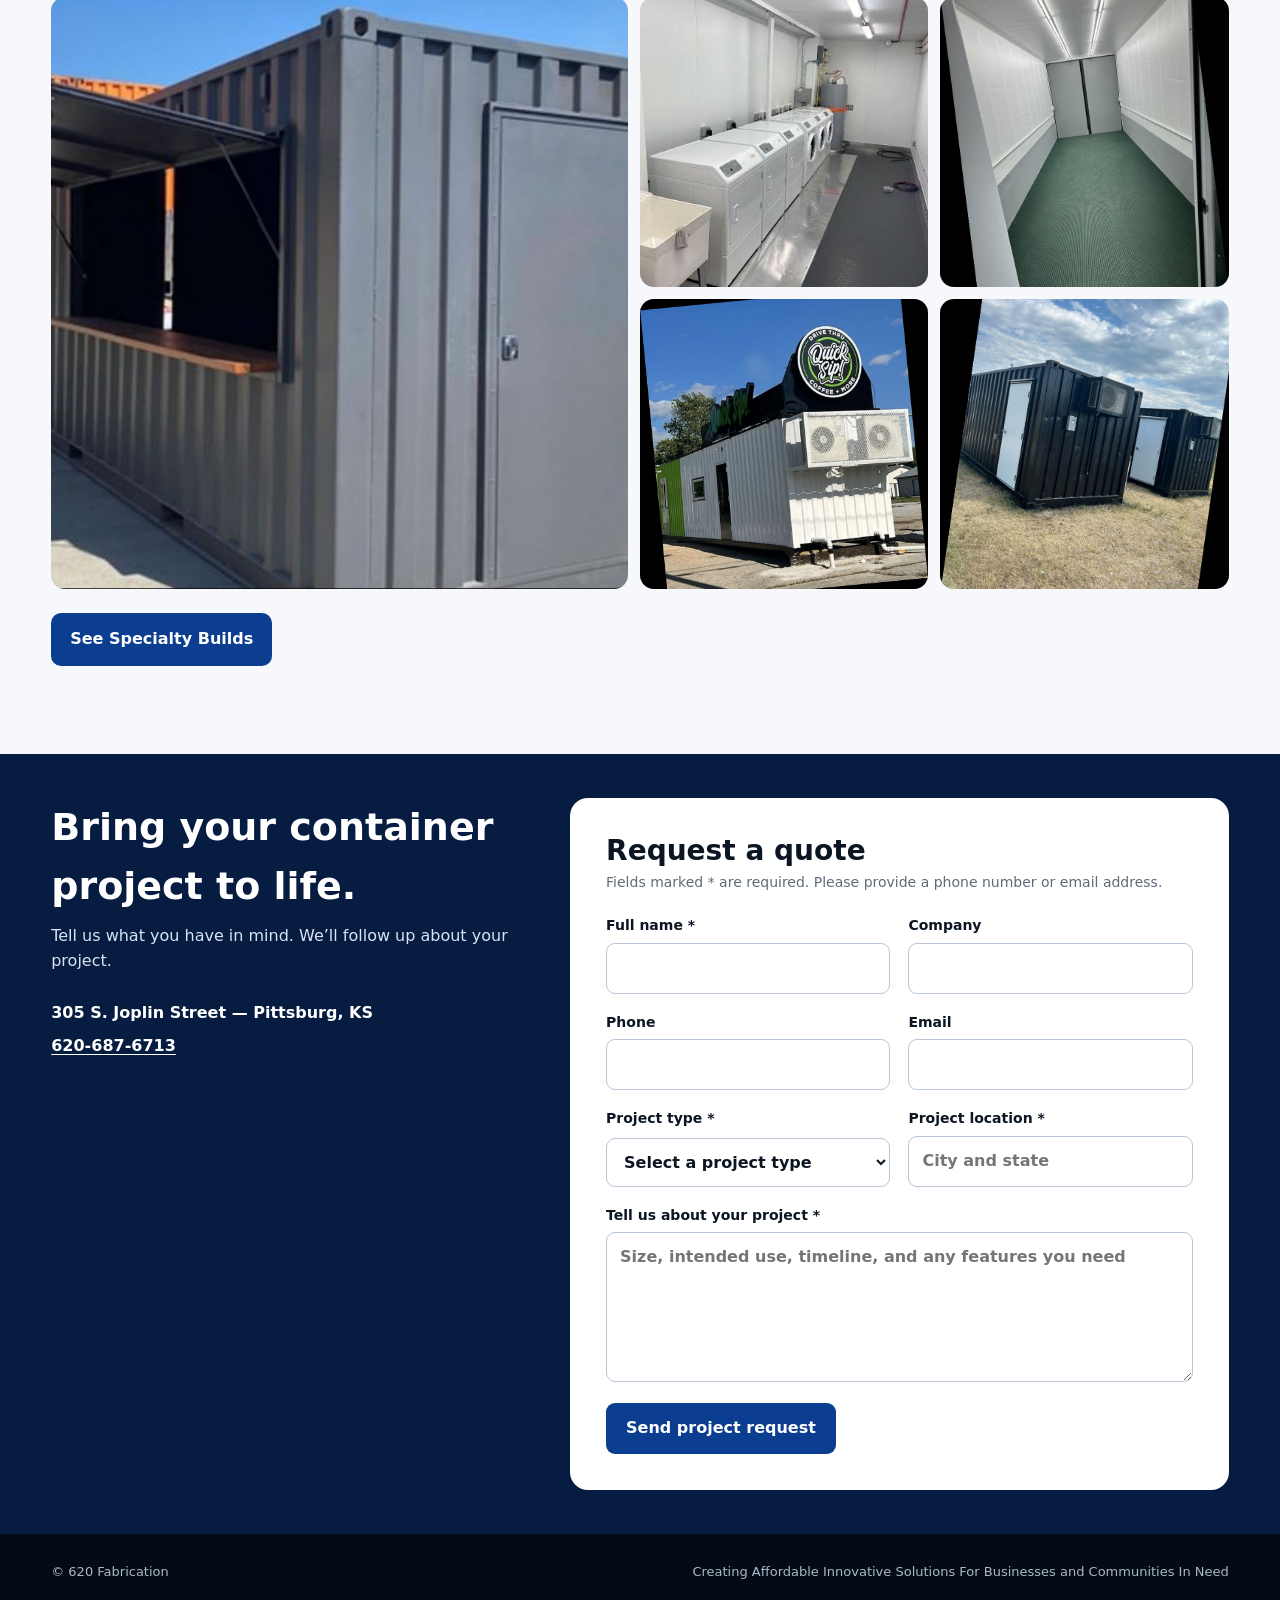
==== commit ea3b2245: "Add project request form and static-host submission flow" ====
--- a/index.html
+++ b/index.html
@@ -5,5 +5,5 @@
 <section id="solutions" class="section"><div class="wrap"><div class="sectionHead"><div><div class="eyebrow" style="color:var(--blue)">What we build</div><h2>One platform. Many possibilities.</h2></div><p>620 Fabrication specializes in transforming shipping containers into high-quality customizable structures for housing, job sites, food production and specialty applications.</p></div><div class="grid3"><article class="card"><img src="assets/img-040.jpg" alt="620 Fabrication secure job-site storage box and construction container office"><div class="cardBody"><h3>Job-Site Boxes</h3><p>Secure, reusable construction storage boxes and office/storage combinations for tools, materials, crews and repeated project mobilization.</p><a class="link" href="job-site-boxes.html">Explore Job-Site Boxes →</a></div></article><article class="card"><img src="assets/img-011.jpg" alt="620 container home"><div class="cardBody"><h3>620 Homes</h3><p>Studio, double and multi-bedroom configurations with kitchen, bath, climate control and durable interior finishes.</p><a class="link" href="homes.html">Explore 620 Homes →</a></div></article><article class="card"><img src="assets/img-040.jpg" alt="620 job-site office"><div class="cardBody"><h3>620 Offices</h3><p>Fully customizable job-site and commercial offices with durable finishes, security upgrades and built-in storage.</p><a class="link" href="offices.html">Explore 620 Offices →</a></div></article><article class="card"><img src="assets/img-055.jpg" alt="Students working with hydroponics"><div class="cardBody"><h3>620 Farms</h3><p>Container-based hydroponic systems that support controlled-environment food production and hands-on education.</p><a class="link" href="farms.html">Explore 620 Farms →</a></div></article></div></div></section>
 <section class="section blue"><div class="wrap split"><div><div class="eyebrow">Built around your need</div><h2 style="font-size:48px;margin:8px 0 14px">Expert craftsmanship. Flexible design.</h2><p style="color:#dbe8f7;font-size:18px">Based in Pittsburg, Kansas, 620 Fabrication brings innovative design and expert craftsmanship to every build.</p><div class="bullets"><div class="bullet"><span class="dot">✓</span><div><b>Residential</b><div style="color:#dbe8f7">Efficient container homes with multiple layouts.</div></div></div><div class="bullet"><span class="dot">✓</span><div><b>Commercial & Job Site</b><div style="color:#dbe8f7">Secure offices, storage and field-ready structures.</div></div></div><div class="bullet"><span class="dot">✓</span><div><b>Community & Education</b><div style="color:#dbe8f7">Container farms and special-purpose builds.</div></div></div></div></div><img src="assets/img-004.jpg" alt="620 fabrication welding"></div></section>
 <section class="section soft"><div class="wrap"><div class="sectionHead"><div><div class="eyebrow" style="color:var(--blue)">Specialty builds</div><h2>Beyond homes and offices.</h2></div><p>Cold storage, bathroom stalls, laundromats, retail shops and food/beverage stands are all part of the specialty-build platform.</p></div><div class="gallery"><img src="assets/img-059.jpg" alt="Container retail stand"><img src="assets/img-061.jpg" alt="Container laundry"><img src="assets/img-064.jpg" alt="Specialty container interior"><img src="assets/img-062.jpg" alt="Container food beverage stand"><img src="assets/img-068.jpg" alt="Specialty container build"></div><div style="margin-top:24px"><a class="btn" style="background:var(--blue);color:white" href="specialty.html">See Specialty Builds</a></div></div></section>
-<section id="contact" class="contactBand"><div class="wrap contactGrid"><div><h2>Bring your container project to life.</h2><p>Tell us what you need and we can start with the right 620 platform.</p></div><div class="contactItems"><div>305 S. Joplin Street — Pittsburg, KS</div><div>620-687-6713</div><div>www.620fab.com</div></div></div></section>
-<footer class="footer"><div class="wrap footerRow"><span>© 620 Fabrication</span><span>Creating Affordable Innovative Solutions For Businesses and Communities In Need</span></div></footer><script src="app.js"></script></body></html>+<section id="contact" class="contactBand"><div class="wrap contactGrid"><div class="contactIntro"><h2>Bring your container project to life.</h2><p>Tell us what you have in mind. We’ll follow up about your project.</p><div class="contactItems"><div>305 S. Joplin Street — Pittsburg, KS</div><div><a href="tel:+16206876713">620-687-6713</a></div></div></div><form id="project-form" class="projectForm" method="post" novalidate><h3>Request a quote</h3><p class="formHint">Fields marked * are required. Please provide a phone number or email address.</p><div class="formFields"><label>Full name *<input name="name" autocomplete="name" maxlength="120" required></label><label>Company<input name="company" autocomplete="organization" maxlength="120"></label><label>Phone<input name="phone" type="tel" autocomplete="tel" maxlength="40"></label><label>Email<input name="email" type="email" autocomplete="email" maxlength="254"></label><label>Project type *<select name="project_type" required><option value="">Select a project type</option><option>Job-site box</option><option>Container office</option><option>Container home</option><option>Container farm</option><option>Specialty build</option><option>Other</option></select></label><label>Project location *<input name="project_location" autocomplete="address-level2" maxlength="160" placeholder="City and state" required></label><label class="full">Tell us about your project *<textarea name="message" rows="5" maxlength="4000" required placeholder="Size, intended use, timeline, and any features you need"></textarea></label></div><div class="formTrap" aria-hidden="true"><label>Leave this field empty<input name="website" tabindex="-1" autocomplete="off"></label></div><p id="form-status" class="formStatus" role="status" aria-live="polite"></p><button class="formSubmit" type="submit">Send project request</button></form></div></section>
+<footer class="footer"><div class="wrap footerRow"><span>© 620 Fabrication</span><span>Creating Affordable Innovative Solutions For Businesses and Communities In Need</span></div></footer><script src="app.js"></script></body></html>
--- a/styles.css
+++ b/styles.css
@@ -1,2 +1,28 @@
 :root{--blue:#0b3d91;--blue2:#062b67;--green:#0b7a3b;--ink:#0c1623;--muted:#5e6b78;--paper:#f6f8fb;--line:#dce3eb;--white:#fff;--shadow:0 18px 50px rgba(10,35,70,.12)}
 *{box-sizing:border-box}html{scroll-behavior:smooth}body{margin:0;font-family:Inter,ui-sans-serif,system-ui,-apple-system,BlinkMacSystemFont,"Segoe UI",sans-serif;color:var(--ink);background:var(--white);line-height:1.55}a{color:inherit;text-decoration:none}img{max-width:100%;display:block}button{font:inherit}.wrap{width:min(1180px,92vw);margin:0 auto}.topbar{position:sticky;top:0;z-index:30;background:rgba(255,255,255,.94);backdrop-filter:blur(14px);border-bottom:1px solid rgba(13,50,100,.1)}.nav{height:78px;display:flex;align-items:center;justify-content:space-between;gap:20px}.brand{display:flex;align-items:center;gap:12px;font-weight:900;letter-spacing:.02em}.brand img{width:58px;height:46px;object-fit:contain;background:#0b3d91;border-radius:6px}.navlinks{display:flex;align-items:center;gap:22px;font-size:14px;font-weight:750}.navlinks a:hover{color:var(--blue)}.navcta{background:var(--blue);color:white;padding:11px 16px;border-radius:9px}.menu{display:none;background:transparent;border:0;font-size:24px}.hero{min-height:690px;position:relative;display:grid;align-items:center;overflow:hidden;background:#061c41}.hero:before{content:"";position:absolute;inset:0;background:linear-gradient(90deg,rgba(4,21,50,.92) 0%,rgba(5,35,82,.72) 48%,rgba(5,35,82,.18) 100%);z-index:1}.hero-bg{position:absolute;inset:0;width:100%;height:100%;object-fit:cover}.hero .wrap{position:relative;z-index:2}.eyebrow{text-transform:uppercase;letter-spacing:.16em;font-size:12px;font-weight:900;color:#a9c9ff}.hero h1{color:white;font-size:clamp(48px,6vw,78px);line-height:1.02;max-width:850px;margin:12px 0 20px;letter-spacing:-.035em}.hero p{color:#dae6f9;font-size:20px;max-width:670px}.actions{display:flex;gap:12px;flex-wrap:wrap;margin-top:28px}.btn{display:inline-flex;align-items:center;justify-content:center;padding:13px 18px;border-radius:10px;font-weight:850;border:1px solid transparent}.btn.primary{background:white;color:var(--blue2)}.btn.secondary{border-color:rgba(255,255,255,.45);color:white;background:rgba(255,255,255,.08)}.section{padding:88px 0}.section.soft{background:var(--paper)}.section.blue{background:linear-gradient(145deg,var(--blue2),var(--blue));color:white}.section.green{background:linear-gradient(145deg,#064c26,var(--green));color:white}.sectionHead{display:flex;justify-content:space-between;align-items:end;gap:28px;margin-bottom:34px}.sectionHead h2{font-size:clamp(34px,4vw,52px);line-height:1.05;margin:6px 0 0;letter-spacing:-.025em}.sectionHead p{max-width:610px;color:var(--muted);font-size:17px}.blue .sectionHead p,.green .sectionHead p{color:#dbe8f7}.grid3{display:grid;grid-template-columns:repeat(3,1fr);gap:20px}.grid2{display:grid;grid-template-columns:repeat(2,1fr);gap:24px}.card{background:white;border:1px solid var(--line);border-radius:18px;overflow:hidden;box-shadow:var(--shadow)}.card img{width:100%;aspect-ratio:16/10;object-fit:cover}.cardBody{padding:22px}.card h3{font-size:24px;margin:0 0 8px}.card p{margin:0;color:var(--muted)}.card .link{display:inline-block;margin-top:16px;font-weight:850;color:var(--blue)}.feature{background:rgba(255,255,255,.09);border:1px solid rgba(255,255,255,.18);border-radius:16px;padding:20px}.feature h3{margin:0 0 8px}.feature p{margin:0;color:#dbe7f7}.split{display:grid;grid-template-columns:1.05fr .95fr;gap:48px;align-items:center}.split img{border-radius:20px;box-shadow:var(--shadow);width:100%;max-height:620px;object-fit:cover}.bullets{display:grid;gap:12px;margin-top:22px}.bullet{display:flex;gap:12px;align-items:flex-start}.dot{width:24px;height:24px;border-radius:50%;background:#eaf1ff;color:var(--blue);display:grid;place-items:center;font-size:13px;font-weight:900;flex:none;margin-top:1px}.stats{display:grid;grid-template-columns:repeat(4,1fr);gap:14px;margin-top:-54px;position:relative;z-index:5}.stat{background:white;border-radius:14px;padding:20px;border:1px solid var(--line);box-shadow:var(--shadow)}.stat b{font-size:28px;color:var(--blue);display:block}.stat span{font-size:13px;color:var(--muted)}.gallery{display:grid;grid-template-columns:2fr 1fr 1fr;gap:12px}.gallery img{height:290px;width:100%;object-fit:cover;border-radius:14px}.gallery img:first-child{height:592px;grid-row:span 2}.team{display:grid;grid-template-columns:repeat(3,1fr);gap:18px}.person{background:white;border:1px solid var(--line);border-radius:16px;overflow:hidden}.person img{aspect-ratio:4/5;object-fit:cover;width:100%}.personBody{padding:18px}.person h3{margin:0}.person p{margin:4px 0 0;color:var(--muted)}.contactBand{padding:44px 0;background:#061c41;color:white}.contactGrid{display:grid;grid-template-columns:1.3fr 1fr;gap:32px;align-items:center}.contactGrid h2{font-size:38px;margin:0 0 8px}.contactGrid p{color:#d8e4f5;margin:0}.contactItems{display:grid;gap:8px;font-weight:700}.footer{background:#040b14;color:#a9b9ca;padding:28px 0;font-size:13px}.footerRow{display:flex;justify-content:space-between;gap:20px;flex-wrap:wrap}.subhero{padding:86px 0;background:linear-gradient(145deg,#061c41,#0b3d91);color:white}.subhero h1{font-size:clamp(42px,5vw,64px);margin:8px 0 12px}.subhero p{max-width:720px;color:#d8e6fa;font-size:18px}.specs{display:grid;grid-template-columns:repeat(2,1fr);gap:12px;margin-top:20px}.spec{padding:14px 16px;background:var(--paper);border:1px solid var(--line);border-radius:11px;font-weight:700}.layoutImg{background:white;border:1px solid var(--line);border-radius:16px;padding:12px}.greenAccent{color:var(--green)}@media(max-width:900px){.navlinks{display:none}.navlinks.open{display:flex;position:absolute;top:78px;left:0;right:0;background:white;padding:18px 4vw;flex-direction:column;align-items:flex-start;border-bottom:1px solid var(--line)}.menu{display:block}.hero{min-height:620px}.grid3,.team{grid-template-columns:1fr 1fr}.split,.contactGrid{grid-template-columns:1fr}.gallery{grid-template-columns:1fr 1fr}.gallery img:first-child{grid-row:auto;height:320px;grid-column:1/-1}.stats{grid-template-columns:1fr 1fr;margin-top:20px}.section{padding:68px 0}.sectionHead{display:block}}@media(max-width:620px){.grid3,.grid2,.team,.specs,.stats,.gallery{grid-template-columns:1fr}.gallery img,.gallery img:first-child{height:260px;grid-column:auto}.hero h1{font-size:48px}.hero p{font-size:17px}.nav{height:70px}.navlinks.open{top:70px}}
+
+/* Quote request: use the existing navy/blue palette and stack fields on small screens. */
+.contactBand{scroll-margin-top:90px}
+.contactGrid{grid-template-columns:minmax(0,.85fr) minmax(0,1.15fr);align-items:start}
+.contactIntro{position:sticky;top:110px}
+.contactIntro .contactItems{margin-top:28px}
+.contactItems a{text-decoration:underline;text-underline-offset:3px}
+.projectForm{background:#fff;color:var(--ink);padding:clamp(22px,3vw,36px);border-radius:18px;box-shadow:var(--shadow)}
+.projectForm h3{font-size:28px;line-height:1.2;margin:0 0 4px}
+.projectForm .formHint{color:var(--muted);font-size:14px;margin:0 0 22px}
+.formFields{display:grid;grid-template-columns:repeat(2,minmax(0,1fr));gap:18px}
+.formFields label{display:grid;gap:6px;font-size:14px;font-weight:750}
+.formFields .full{grid-column:1/-1}
+.formFields input,.formFields select,.formFields textarea{width:100%;min-width:0;border:1px solid #b8c6d6;border-radius:9px;padding:12px 13px;background:white;color:var(--ink);font:inherit;font-size:16px}
+.formFields textarea{resize:vertical;min-height:130px}
+.formFields :is(input,select,textarea):focus-visible,.formSubmit:focus-visible{outline:3px solid #77adff;outline-offset:2px}
+.formTrap{position:absolute;left:-10000px;width:1px;height:1px;overflow:hidden}
+.formStatus{min-height:1.5em;font-size:14px;font-weight:700;margin:18px 0 12px}
+.formStatus[data-state="error"]{color:#a21d26}
+.formStatus[data-state="success"]{color:#126735}
+.formStatus[data-state="pending"]{color:var(--blue)}
+.formSubmit{border:0;border-radius:9px;background:var(--blue);color:white;font-weight:800;padding:13px 20px;min-height:48px;cursor:pointer}
+.formSubmit:hover{background:var(--blue2)}
+.formSubmit:disabled{opacity:.65;cursor:wait}
+@media(max-width:900px){.contactGrid{grid-template-columns:1fr}.contactIntro{position:static}}
+@media(max-width:620px){.formFields{grid-template-columns:1fr}.projectForm{padding:22px}.formSubmit{width:100%}}
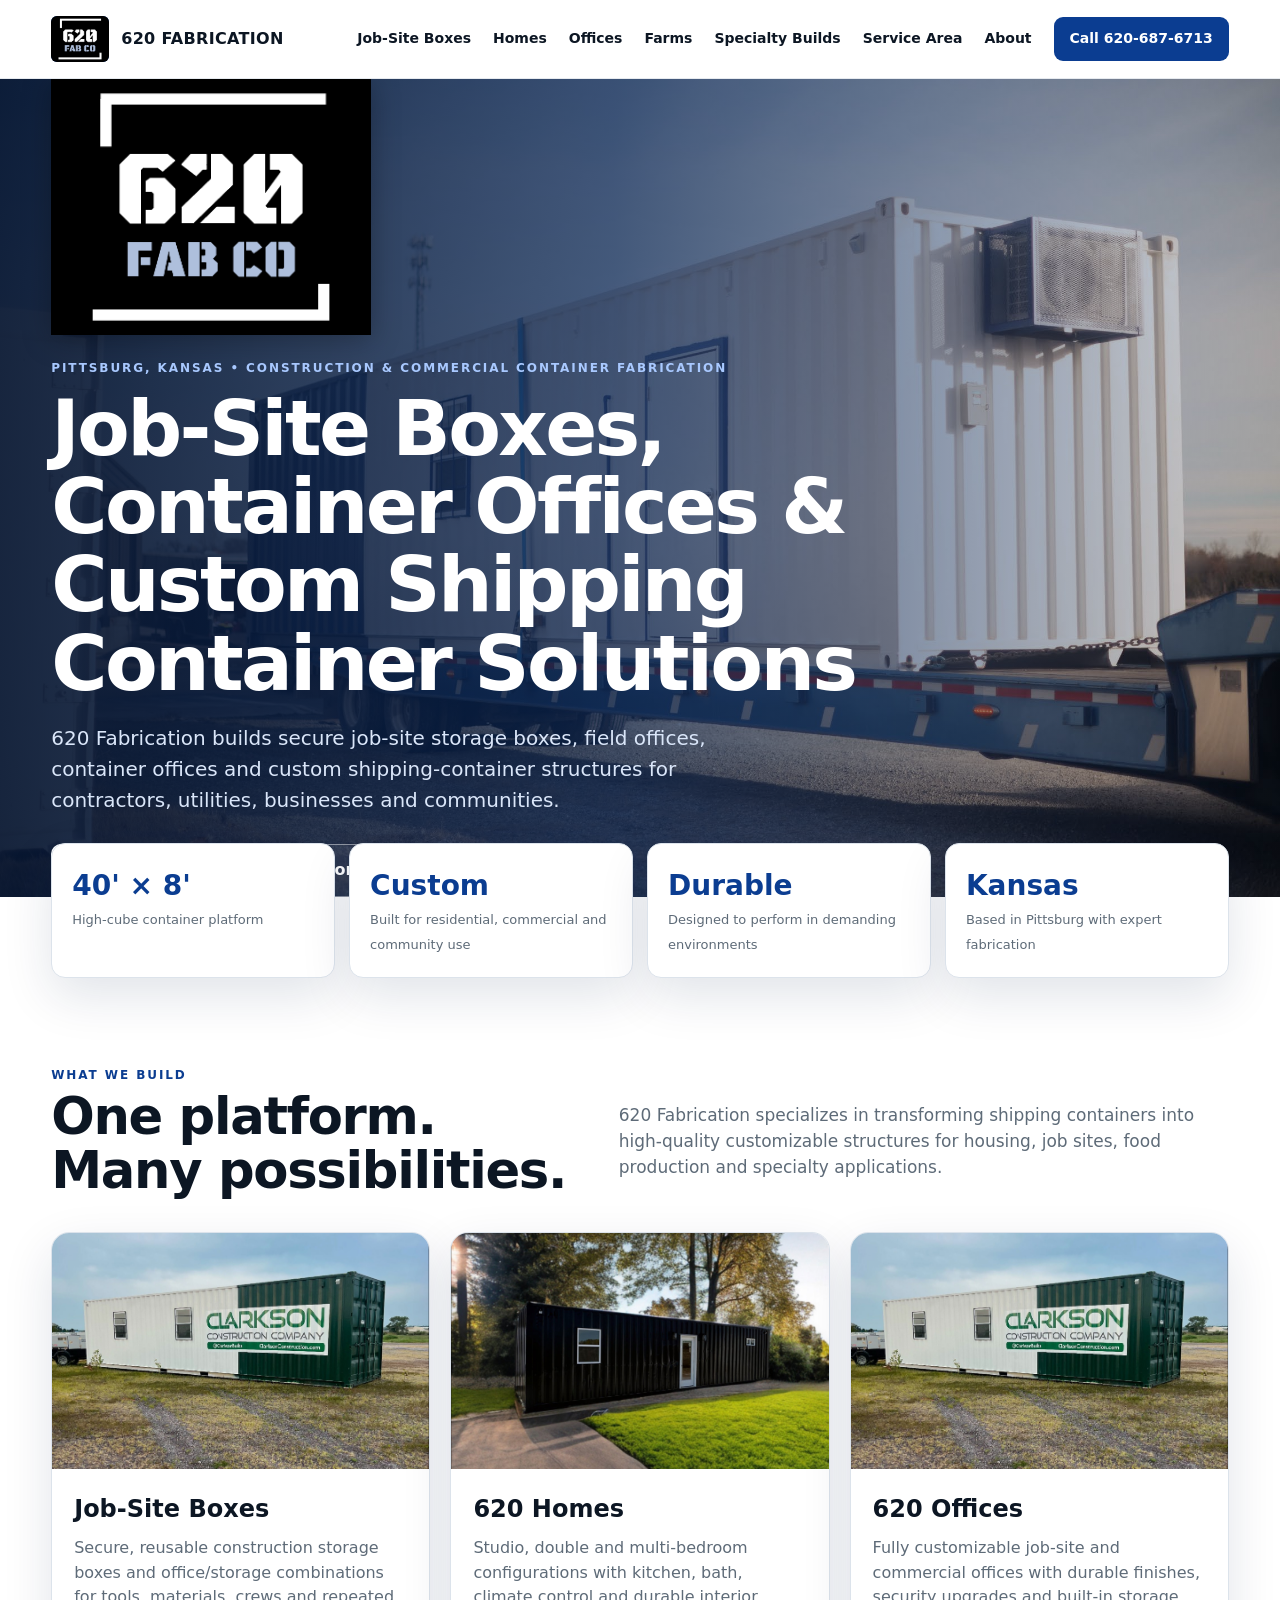
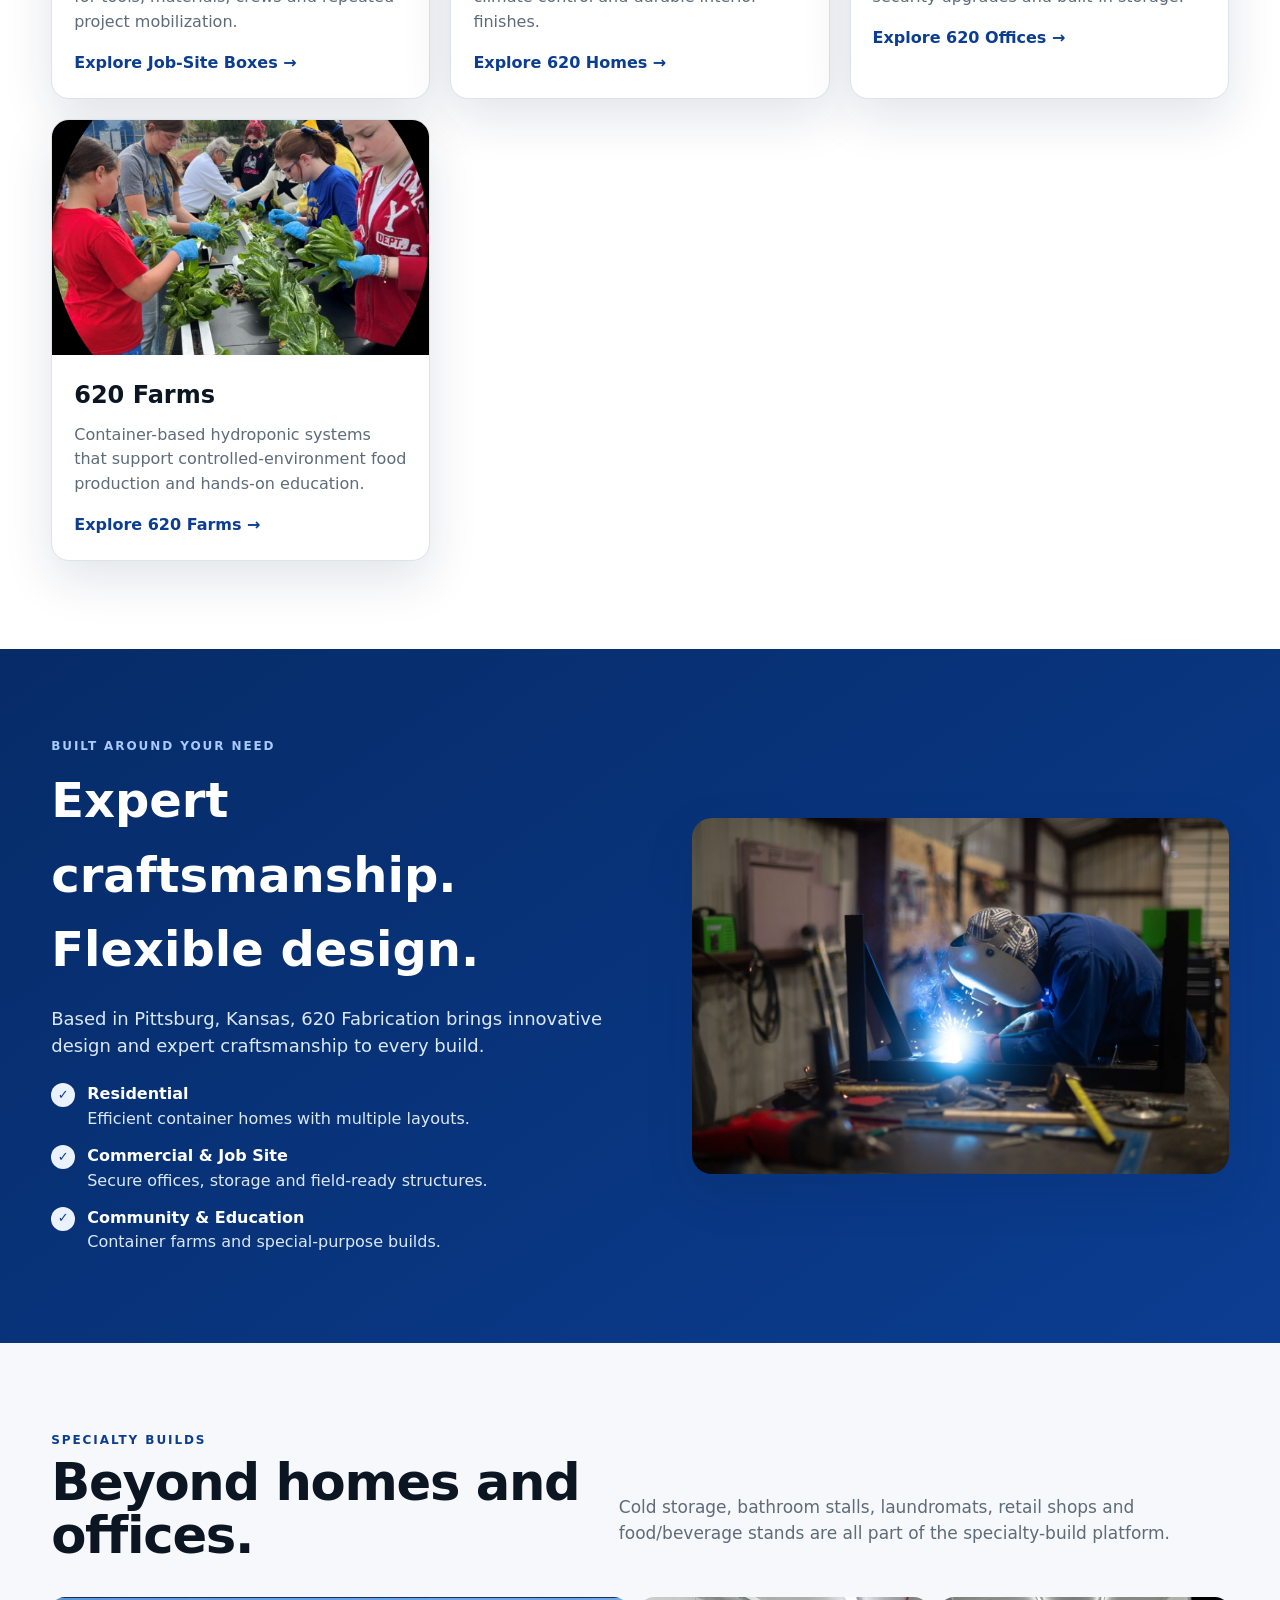
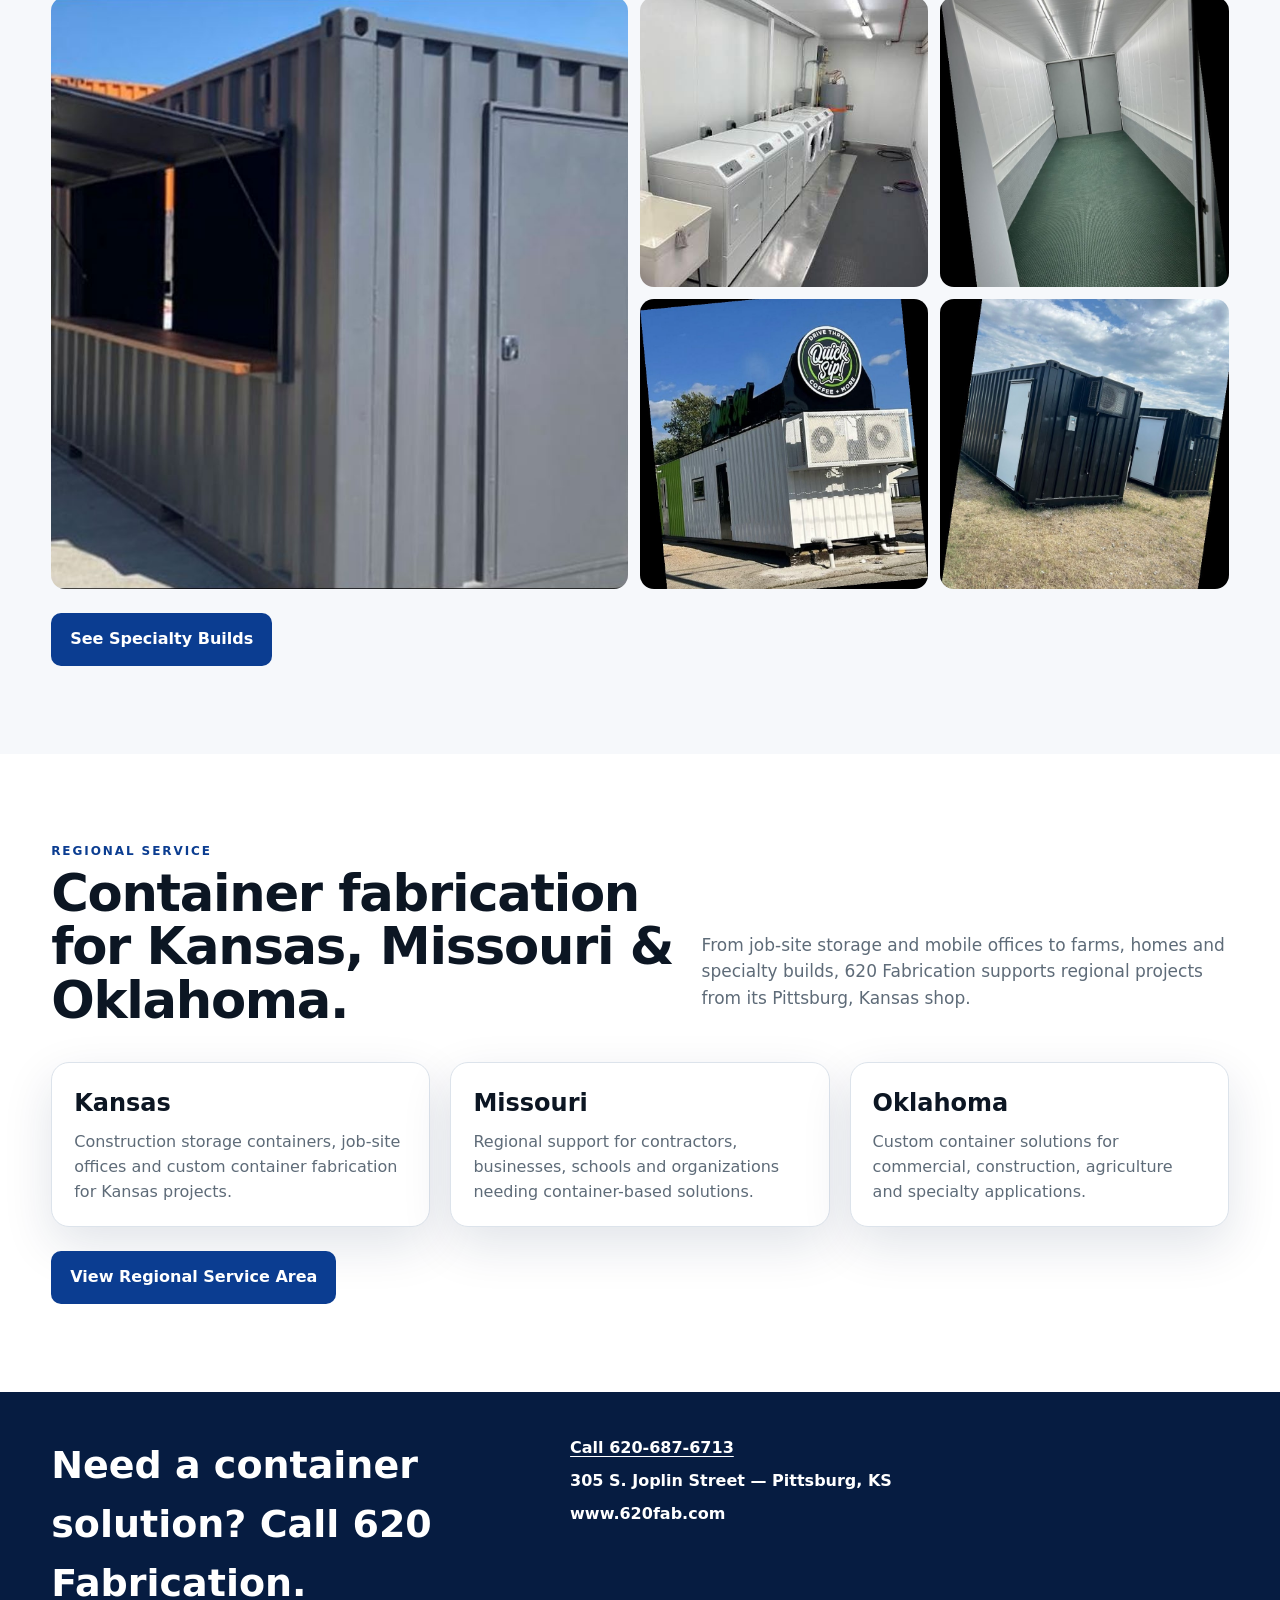
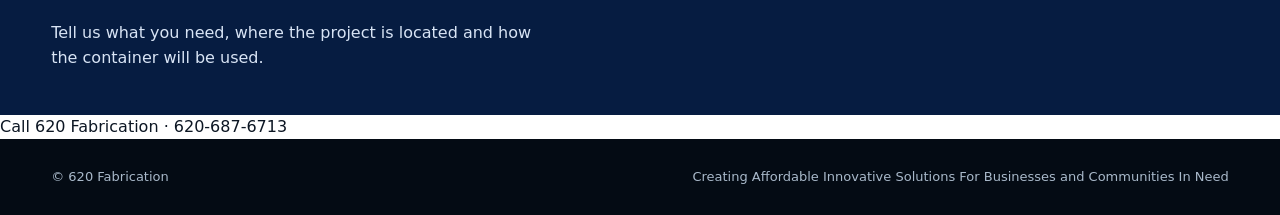
==== commit 64bcf2fb: "SEO/CRO: make phone calls primary conversion and add regional links" ====
--- a/index.html
+++ b/index.html
@@ -1,9 +1,9 @@
 <!doctype html><html lang="en"><head><meta charset="utf-8"><meta name="viewport" content="width=device-width,initial-scale=1"><meta name="description" content="620 Fabrication in Pittsburg, Kansas builds job-site storage boxes, shipping container offices, secure construction storage containers, container homes, hydroponic farms and specialty container structures."><title>620 Fabrication | Job-Site Boxes, Container Offices & Custom Shipping Containers</title><link rel="canonical" href="https://620fab.com/"><meta name="robots" content="index,follow"><script type="application/ld+json">{"@context":"https://schema.org","@type":"LocalBusiness","name":"620 Fabrication","url":"https://620fab.com/","telephone":"+1-620-687-6713","address":{"@type":"PostalAddress","streetAddress":"305 S. Joplin Street","addressLocality":"Pittsburg","addressRegion":"KS","addressCountry":"US"},"description":"Fabricator of job-site storage boxes, shipping container offices, container homes, hydroponic container farms and specialty container structures."}</script><link rel="stylesheet" href="styles.css"></head><body>
-<header class="topbar"><div class="wrap nav"><a class="brand" href="index.html"><img src="assets/img-000.png" alt="620 Fabrication"><span>620 FABRICATION</span></a><nav class="navlinks"><a href="job-site-boxes.html">Job-Site Boxes</a><a href="homes.html">Homes</a><a href="offices.html">Offices</a><a href="farms.html">Farms</a><a href="specialty.html">Specialty Builds</a><a href="about.html">About</a><a class="navcta" href="#contact">Start a Project</a></nav><button class="menu" aria-label="Menu">☰</button></div></header>
-<section class="hero"><img class="hero-bg" src="assets/img-002.jpg" alt="620 Fabrication container structure"><div class="wrap"><img src="assets/img-000.png" alt="620 Fabrication logo" style="display:block;width:min(320px,72vw);height:auto;margin:0 0 24px 0;filter:drop-shadow(0 4px 14px rgba(0,0,0,.28));"><div class="eyebrow">Pittsburg, Kansas • Construction & Commercial Container Fabrication</div><h1>Job-Site Boxes, Container Offices & Custom Shipping Container Solutions</h1><p>620 Fabrication builds secure job-site storage boxes, field offices, container offices and custom shipping-container structures for contractors, utilities, businesses and communities.</p><div class="actions"><a class="btn primary" href="#solutions">Explore Solutions</a><a class="btn secondary" href="#contact">Talk With 620 Fabrication</a></div></div></section>
+<header class="topbar"><div class="wrap nav"><a class="brand" href="index.html"><img src="assets/img-000.png" alt="620 Fabrication"><span>620 FABRICATION</span></a><nav class="navlinks"><a href="job-site-boxes.html">Job-Site Boxes</a><a href="homes.html">Homes</a><a href="offices.html">Offices</a><a href="farms.html">Farms</a><a href="specialty.html">Specialty Builds</a><a href="service-area.html">Service Area</a><a href="about.html">About</a><a class="navcta" href="tel:+16206876713">Call 620-687-6713</a></nav><button class="menu" aria-label="Menu">☰</button></div></header>
+<section class="hero"><img class="hero-bg" src="assets/img-002.jpg" alt="620 Fabrication container structure"><div class="wrap"><img src="assets/img-000.png" alt="620 Fabrication logo" style="display:block;width:min(320px,72vw);height:auto;margin:0 0 24px 0;filter:drop-shadow(0 4px 14px rgba(0,0,0,.28));"><div class="eyebrow">Pittsburg, Kansas • Construction & Commercial Container Fabrication</div><h1>Job-Site Boxes, Container Offices & Custom Shipping Container Solutions</h1><p>620 Fabrication builds secure job-site storage boxes, field offices, container offices and custom shipping-container structures for contractors, utilities, businesses and communities.</p><div class="actions"><a class="btn primary" href="tel:+16206876713">Call 620-687-6713</a><a class="btn secondary" href="#solutions">See Container Solutions</a></div></div></section>
 <div class="wrap stats"><div class="stat"><b>40' × 8'</b><span>High-cube container platform</span></div><div class="stat"><b>Custom</b><span>Built for residential, commercial and community use</span></div><div class="stat"><b>Durable</b><span>Designed to perform in demanding environments</span></div><div class="stat"><b>Kansas</b><span>Based in Pittsburg with expert fabrication</span></div></div>
 <section id="solutions" class="section"><div class="wrap"><div class="sectionHead"><div><div class="eyebrow" style="color:var(--blue)">What we build</div><h2>One platform. Many possibilities.</h2></div><p>620 Fabrication specializes in transforming shipping containers into high-quality customizable structures for housing, job sites, food production and specialty applications.</p></div><div class="grid3"><article class="card"><img src="assets/img-040.jpg" alt="620 Fabrication secure job-site storage box and construction container office"><div class="cardBody"><h3>Job-Site Boxes</h3><p>Secure, reusable construction storage boxes and office/storage combinations for tools, materials, crews and repeated project mobilization.</p><a class="link" href="job-site-boxes.html">Explore Job-Site Boxes →</a></div></article><article class="card"><img src="assets/img-011.jpg" alt="620 container home"><div class="cardBody"><h3>620 Homes</h3><p>Studio, double and multi-bedroom configurations with kitchen, bath, climate control and durable interior finishes.</p><a class="link" href="homes.html">Explore 620 Homes →</a></div></article><article class="card"><img src="assets/img-040.jpg" alt="620 job-site office"><div class="cardBody"><h3>620 Offices</h3><p>Fully customizable job-site and commercial offices with durable finishes, security upgrades and built-in storage.</p><a class="link" href="offices.html">Explore 620 Offices →</a></div></article><article class="card"><img src="assets/img-055.jpg" alt="Students working with hydroponics"><div class="cardBody"><h3>620 Farms</h3><p>Container-based hydroponic systems that support controlled-environment food production and hands-on education.</p><a class="link" href="farms.html">Explore 620 Farms →</a></div></article></div></div></section>
 <section class="section blue"><div class="wrap split"><div><div class="eyebrow">Built around your need</div><h2 style="font-size:48px;margin:8px 0 14px">Expert craftsmanship. Flexible design.</h2><p style="color:#dbe8f7;font-size:18px">Based in Pittsburg, Kansas, 620 Fabrication brings innovative design and expert craftsmanship to every build.</p><div class="bullets"><div class="bullet"><span class="dot">✓</span><div><b>Residential</b><div style="color:#dbe8f7">Efficient container homes with multiple layouts.</div></div></div><div class="bullet"><span class="dot">✓</span><div><b>Commercial & Job Site</b><div style="color:#dbe8f7">Secure offices, storage and field-ready structures.</div></div></div><div class="bullet"><span class="dot">✓</span><div><b>Community & Education</b><div style="color:#dbe8f7">Container farms and special-purpose builds.</div></div></div></div></div><img src="assets/img-004.jpg" alt="620 fabrication welding"></div></section>
 <section class="section soft"><div class="wrap"><div class="sectionHead"><div><div class="eyebrow" style="color:var(--blue)">Specialty builds</div><h2>Beyond homes and offices.</h2></div><p>Cold storage, bathroom stalls, laundromats, retail shops and food/beverage stands are all part of the specialty-build platform.</p></div><div class="gallery"><img src="assets/img-059.jpg" alt="Container retail stand"><img src="assets/img-061.jpg" alt="Container laundry"><img src="assets/img-064.jpg" alt="Specialty container interior"><img src="assets/img-062.jpg" alt="Container food beverage stand"><img src="assets/img-068.jpg" alt="Specialty container build"></div><div style="margin-top:24px"><a class="btn" style="background:var(--blue);color:white" href="specialty.html">See Specialty Builds</a></div></div></section>
-<section id="contact" class="contactBand"><div class="wrap contactGrid"><div class="contactIntro"><h2>Bring your container project to life.</h2><p>Tell us what you have in mind. We’ll follow up about your project.</p><div class="contactItems"><div>305 S. Joplin Street — Pittsburg, KS</div><div><a href="tel:+16206876713">620-687-6713</a></div></div></div><form id="project-form" class="projectForm" method="post" novalidate><h3>Request a quote</h3><p class="formHint">Fields marked * are required. Please provide a phone number or email address.</p><div class="formFields"><label>Full name *<input name="name" autocomplete="name" maxlength="120" required></label><label>Company<input name="company" autocomplete="organization" maxlength="120"></label><label>Phone<input name="phone" type="tel" autocomplete="tel" maxlength="40"></label><label>Email<input name="email" type="email" autocomplete="email" maxlength="254"></label><label>Project type *<select name="project_type" required><option value="">Select a project type</option><option>Job-site box</option><option>Container office</option><option>Container home</option><option>Container farm</option><option>Specialty build</option><option>Other</option></select></label><label>Project location *<input name="project_location" autocomplete="address-level2" maxlength="160" placeholder="City and state" required></label><label class="full">Tell us about your project *<textarea name="message" rows="5" maxlength="4000" required placeholder="Size, intended use, timeline, and any features you need"></textarea></label></div><div class="formTrap" aria-hidden="true"><label>Leave this field empty<input name="website" tabindex="-1" autocomplete="off"></label></div><p id="form-status" class="formStatus" role="status" aria-live="polite"></p><button class="formSubmit" type="submit">Send project request</button></form></div></section>
-<footer class="footer"><div class="wrap footerRow"><span>© 620 Fabrication</span><span>Creating Affordable Innovative Solutions For Businesses and Communities In Need</span></div></footer><script src="app.js"></script></body></html>
+<section class="section"><div class="wrap"><div class="sectionHead"><div><div class="eyebrow" style="color:var(--blue)">Regional service</div><h2>Container fabrication for Kansas, Missouri & Oklahoma.</h2></div><p>From job-site storage and mobile offices to farms, homes and specialty builds, 620 Fabrication supports regional projects from its Pittsburg, Kansas shop.</p></div><div class="grid3"><div class="card"><div class="cardBody"><h3>Kansas</h3><p>Construction storage containers, job-site offices and custom container fabrication for Kansas projects.</p></div></div><div class="card"><div class="cardBody"><h3>Missouri</h3><p>Regional support for contractors, businesses, schools and organizations needing container-based solutions.</p></div></div><div class="card"><div class="cardBody"><h3>Oklahoma</h3><p>Custom container solutions for commercial, construction, agriculture and specialty applications.</p></div></div></div><div style="margin-top:24px"><a class="btn" style="background:var(--blue);color:white" href="service-area.html">View Regional Service Area</a></div></div></section><section id="contact" class="contactBand"><div class="wrap contactGrid"><div><h2>Need a container solution? Call 620 Fabrication.</h2><p>Tell us what you need, where the project is located and how the container will be used.</p></div><div class="contactItems"><a class="callLink" href="tel:+16206876713">Call 620-687-6713</a><div>305 S. Joplin Street — Pittsburg, KS</div><div>www.620fab.com</div></div></div></section><a class="mobileCallBar" href="tel:+16206876713">Call 620 Fabrication · 620-687-6713</a>
+<footer class="footer"><div class="wrap footerRow"><span>© 620 Fabrication</span><span>Creating Affordable Innovative Solutions For Businesses and Communities In Need</span></div></footer><script src="app.js"></script></body></html>
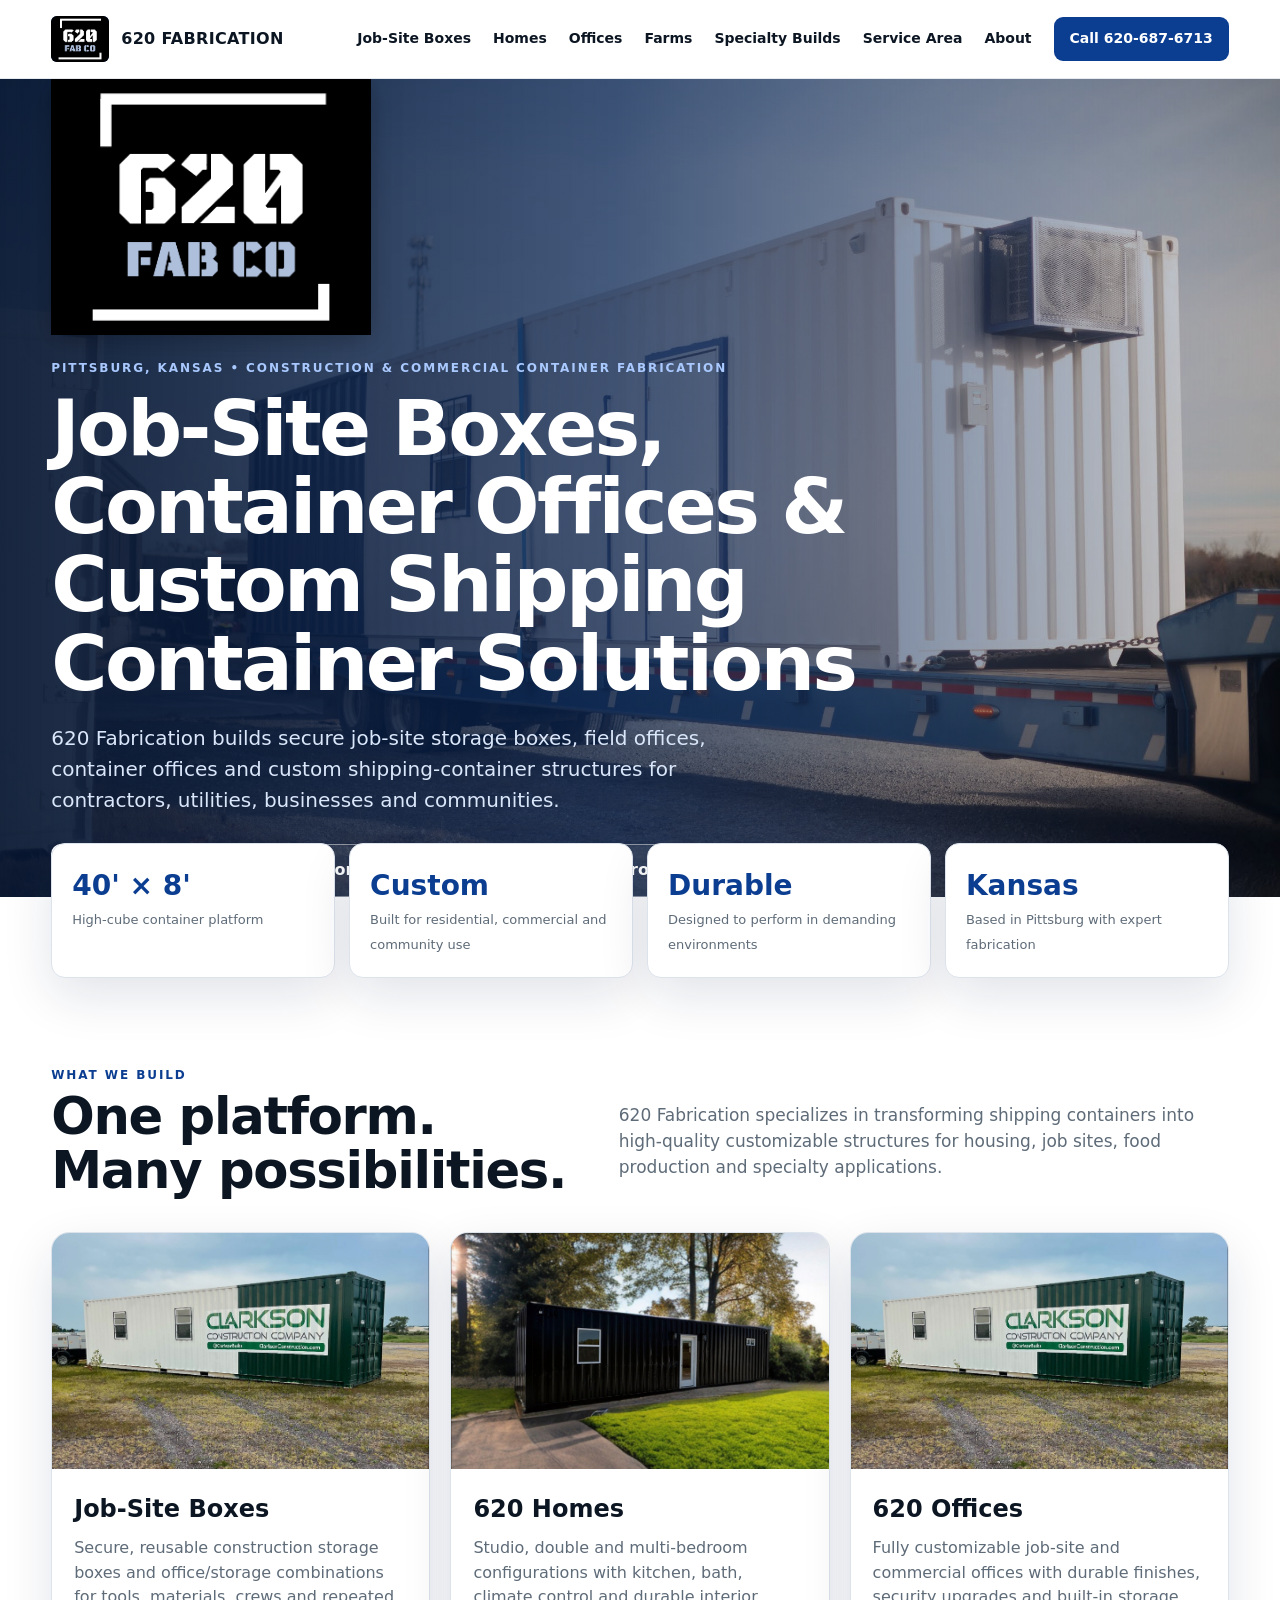
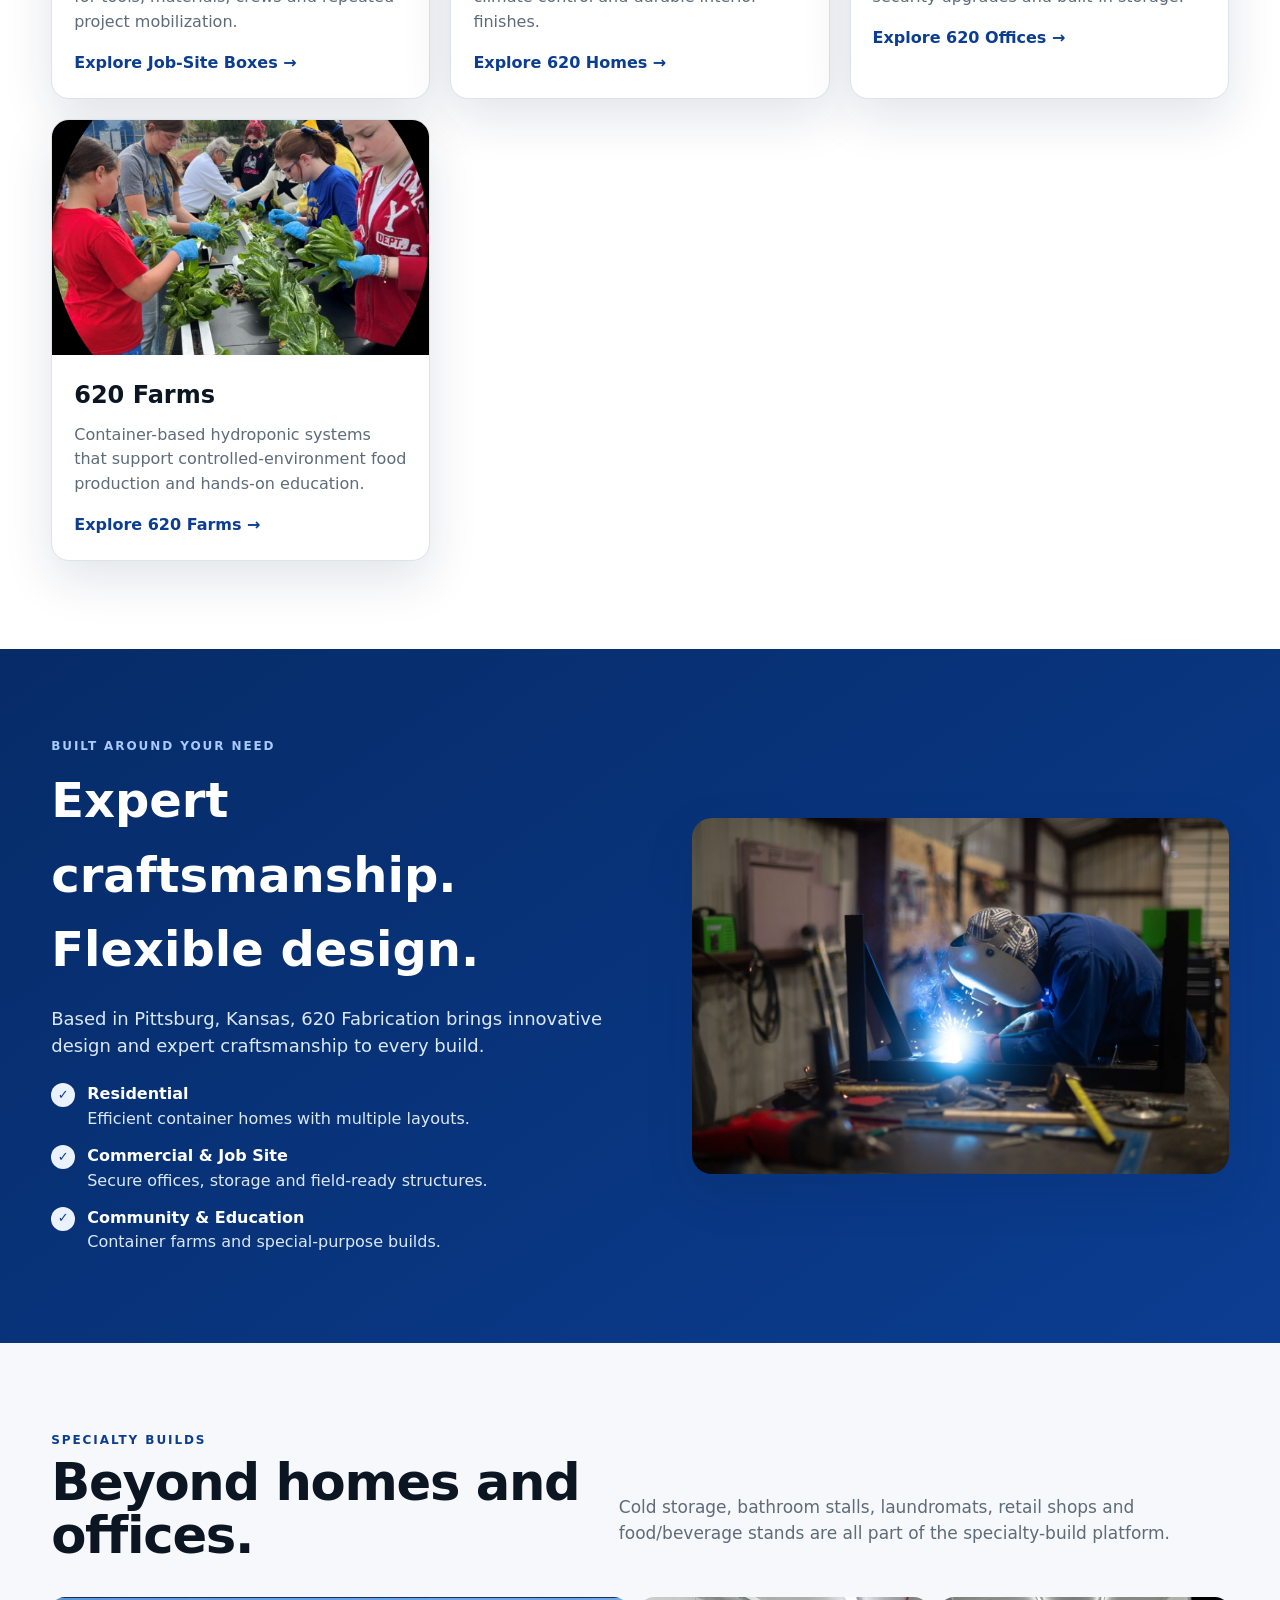
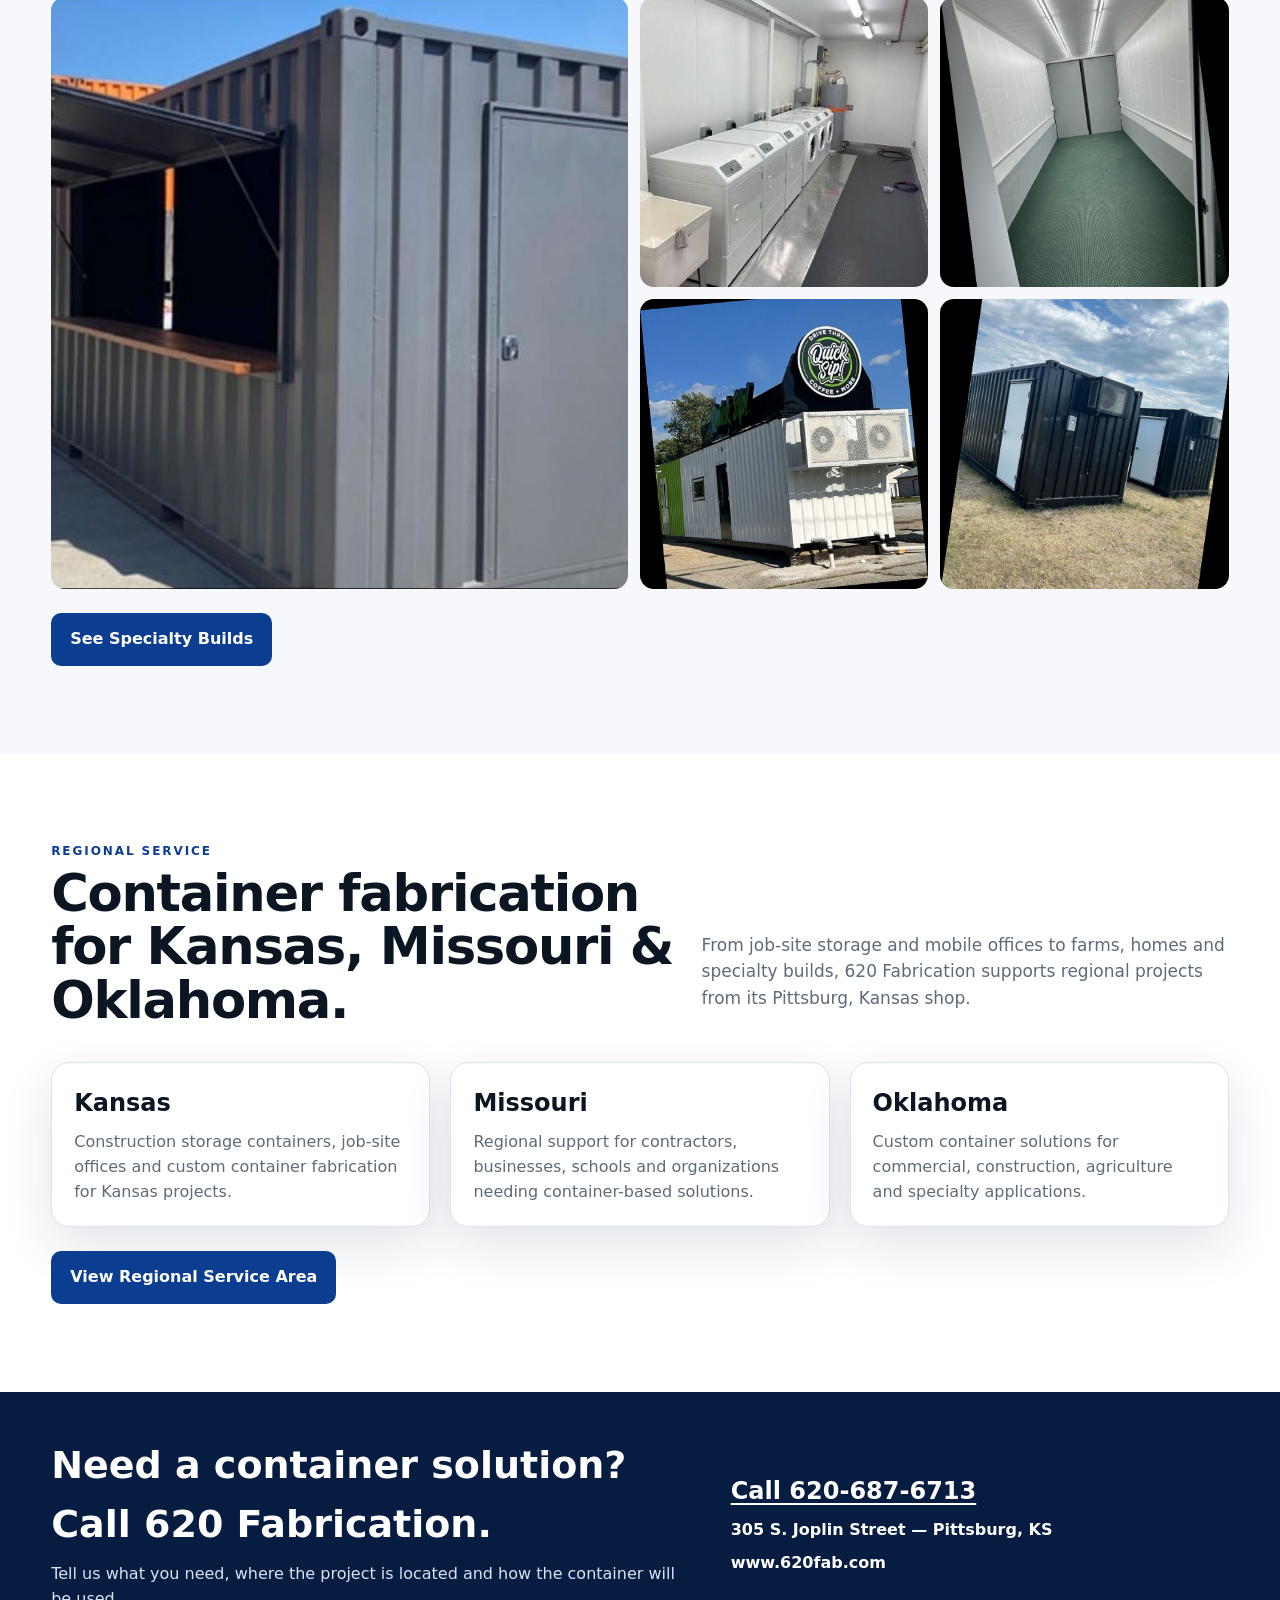
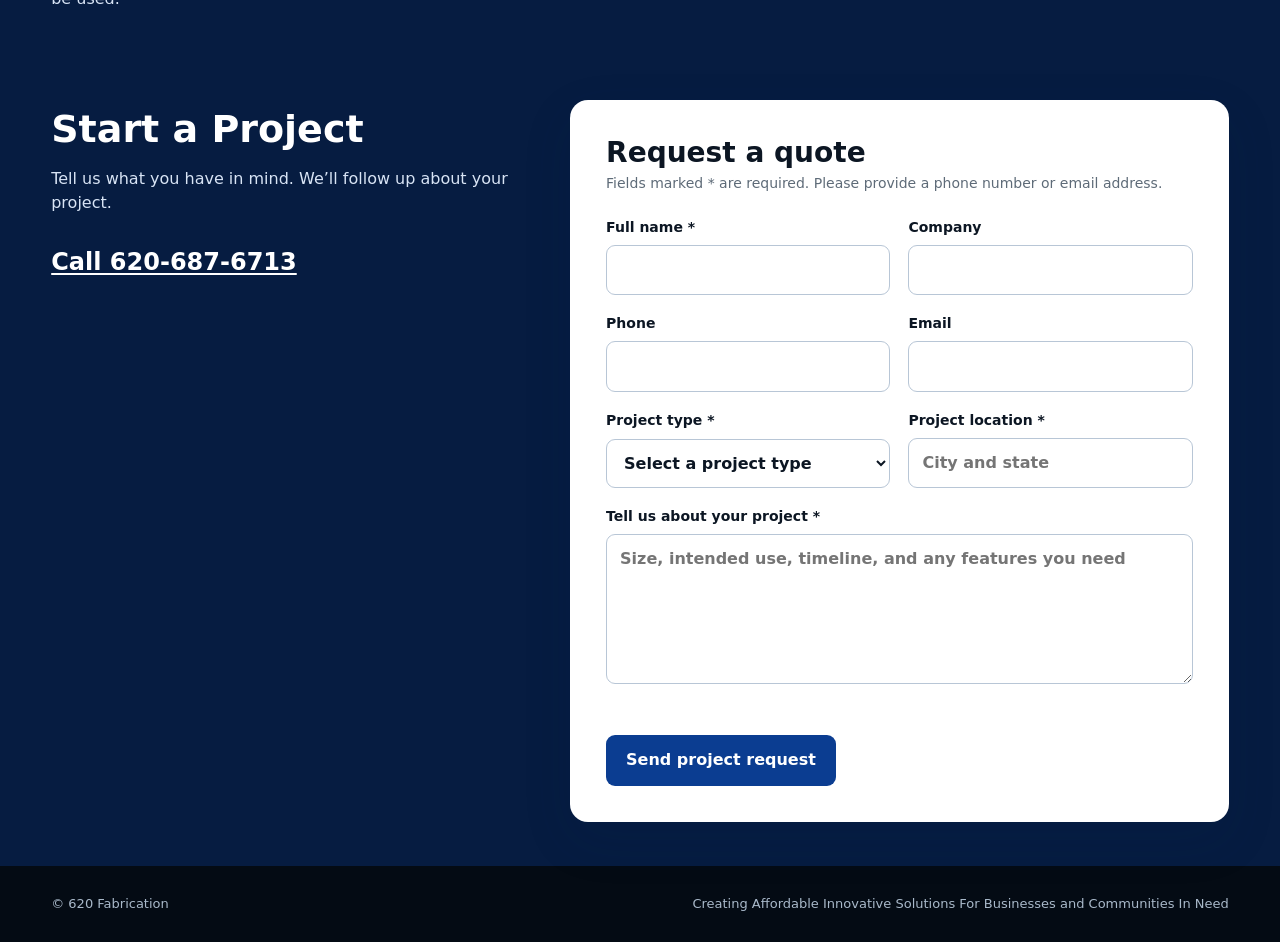
==== commit 5b8e8d09: "Port project request form onto current main while preserving October SEO/CRO Rebuild the form additi" ====
--- a/index.html
+++ b/index.html
@@ -1,9 +1,10 @@
 <!doctype html><html lang="en"><head><meta charset="utf-8"><meta name="viewport" content="width=device-width,initial-scale=1"><meta name="description" content="620 Fabrication in Pittsburg, Kansas builds job-site storage boxes, shipping container offices, secure construction storage containers, container homes, hydroponic farms and specialty container structures."><title>620 Fabrication | Job-Site Boxes, Container Offices & Custom Shipping Containers</title><link rel="canonical" href="https://620fab.com/"><meta name="robots" content="index,follow"><script type="application/ld+json">{"@context":"https://schema.org","@type":"LocalBusiness","name":"620 Fabrication","url":"https://620fab.com/","telephone":"+1-620-687-6713","address":{"@type":"PostalAddress","streetAddress":"305 S. Joplin Street","addressLocality":"Pittsburg","addressRegion":"KS","addressCountry":"US"},"description":"Fabricator of job-site storage boxes, shipping container offices, container homes, hydroponic container farms and specialty container structures."}</script><link rel="stylesheet" href="styles.css"></head><body>
 <header class="topbar"><div class="wrap nav"><a class="brand" href="index.html"><img src="assets/img-000.png" alt="620 Fabrication"><span>620 FABRICATION</span></a><nav class="navlinks"><a href="job-site-boxes.html">Job-Site Boxes</a><a href="homes.html">Homes</a><a href="offices.html">Offices</a><a href="farms.html">Farms</a><a href="specialty.html">Specialty Builds</a><a href="service-area.html">Service Area</a><a href="about.html">About</a><a class="navcta" href="tel:+16206876713">Call 620-687-6713</a></nav><button class="menu" aria-label="Menu">☰</button></div></header>
-<section class="hero"><img class="hero-bg" src="assets/img-002.jpg" alt="620 Fabrication container structure"><div class="wrap"><img src="assets/img-000.png" alt="620 Fabrication logo" style="display:block;width:min(320px,72vw);height:auto;margin:0 0 24px 0;filter:drop-shadow(0 4px 14px rgba(0,0,0,.28));"><div class="eyebrow">Pittsburg, Kansas • Construction & Commercial Container Fabrication</div><h1>Job-Site Boxes, Container Offices & Custom Shipping Container Solutions</h1><p>620 Fabrication builds secure job-site storage boxes, field offices, container offices and custom shipping-container structures for contractors, utilities, businesses and communities.</p><div class="actions"><a class="btn primary" href="tel:+16206876713">Call 620-687-6713</a><a class="btn secondary" href="#solutions">See Container Solutions</a></div></div></section>
+<section class="hero"><img class="hero-bg" src="assets/img-002.jpg" alt="620 Fabrication container structure"><div class="wrap"><img src="assets/img-000.png" alt="620 Fabrication logo" style="display:block;width:min(320px,72vw);height:auto;margin:0 0 24px 0;filter:drop-shadow(0 4px 14px rgba(0,0,0,.28));"><div class="eyebrow">Pittsburg, Kansas • Construction & Commercial Container Fabrication</div><h1>Job-Site Boxes, Container Offices & Custom Shipping Container Solutions</h1><p>620 Fabrication builds secure job-site storage boxes, field offices, container offices and custom shipping-container structures for contractors, utilities, businesses and communities.</p><div class="actions"><a class="btn primary" href="tel:+16206876713">Call 620-687-6713</a><a class="btn secondary" href="#solutions">See Container Solutions</a><a class="btn secondary" href="#project-request">Start a Project</a></div></div></section>
 <div class="wrap stats"><div class="stat"><b>40' × 8'</b><span>High-cube container platform</span></div><div class="stat"><b>Custom</b><span>Built for residential, commercial and community use</span></div><div class="stat"><b>Durable</b><span>Designed to perform in demanding environments</span></div><div class="stat"><b>Kansas</b><span>Based in Pittsburg with expert fabrication</span></div></div>
 <section id="solutions" class="section"><div class="wrap"><div class="sectionHead"><div><div class="eyebrow" style="color:var(--blue)">What we build</div><h2>One platform. Many possibilities.</h2></div><p>620 Fabrication specializes in transforming shipping containers into high-quality customizable structures for housing, job sites, food production and specialty applications.</p></div><div class="grid3"><article class="card"><img src="assets/img-040.jpg" alt="620 Fabrication secure job-site storage box and construction container office"><div class="cardBody"><h3>Job-Site Boxes</h3><p>Secure, reusable construction storage boxes and office/storage combinations for tools, materials, crews and repeated project mobilization.</p><a class="link" href="job-site-boxes.html">Explore Job-Site Boxes →</a></div></article><article class="card"><img src="assets/img-011.jpg" alt="620 container home"><div class="cardBody"><h3>620 Homes</h3><p>Studio, double and multi-bedroom configurations with kitchen, bath, climate control and durable interior finishes.</p><a class="link" href="homes.html">Explore 620 Homes →</a></div></article><article class="card"><img src="assets/img-040.jpg" alt="620 job-site office"><div class="cardBody"><h3>620 Offices</h3><p>Fully customizable job-site and commercial offices with durable finishes, security upgrades and built-in storage.</p><a class="link" href="offices.html">Explore 620 Offices →</a></div></article><article class="card"><img src="assets/img-055.jpg" alt="Students working with hydroponics"><div class="cardBody"><h3>620 Farms</h3><p>Container-based hydroponic systems that support controlled-environment food production and hands-on education.</p><a class="link" href="farms.html">Explore 620 Farms →</a></div></article></div></div></section>
 <section class="section blue"><div class="wrap split"><div><div class="eyebrow">Built around your need</div><h2 style="font-size:48px;margin:8px 0 14px">Expert craftsmanship. Flexible design.</h2><p style="color:#dbe8f7;font-size:18px">Based in Pittsburg, Kansas, 620 Fabrication brings innovative design and expert craftsmanship to every build.</p><div class="bullets"><div class="bullet"><span class="dot">✓</span><div><b>Residential</b><div style="color:#dbe8f7">Efficient container homes with multiple layouts.</div></div></div><div class="bullet"><span class="dot">✓</span><div><b>Commercial & Job Site</b><div style="color:#dbe8f7">Secure offices, storage and field-ready structures.</div></div></div><div class="bullet"><span class="dot">✓</span><div><b>Community & Education</b><div style="color:#dbe8f7">Container farms and special-purpose builds.</div></div></div></div></div><img src="assets/img-004.jpg" alt="620 fabrication welding"></div></section>
 <section class="section soft"><div class="wrap"><div class="sectionHead"><div><div class="eyebrow" style="color:var(--blue)">Specialty builds</div><h2>Beyond homes and offices.</h2></div><p>Cold storage, bathroom stalls, laundromats, retail shops and food/beverage stands are all part of the specialty-build platform.</p></div><div class="gallery"><img src="assets/img-059.jpg" alt="Container retail stand"><img src="assets/img-061.jpg" alt="Container laundry"><img src="assets/img-064.jpg" alt="Specialty container interior"><img src="assets/img-062.jpg" alt="Container food beverage stand"><img src="assets/img-068.jpg" alt="Specialty container build"></div><div style="margin-top:24px"><a class="btn" style="background:var(--blue);color:white" href="specialty.html">See Specialty Builds</a></div></div></section>
 <section class="section"><div class="wrap"><div class="sectionHead"><div><div class="eyebrow" style="color:var(--blue)">Regional service</div><h2>Container fabrication for Kansas, Missouri & Oklahoma.</h2></div><p>From job-site storage and mobile offices to farms, homes and specialty builds, 620 Fabrication supports regional projects from its Pittsburg, Kansas shop.</p></div><div class="grid3"><div class="card"><div class="cardBody"><h3>Kansas</h3><p>Construction storage containers, job-site offices and custom container fabrication for Kansas projects.</p></div></div><div class="card"><div class="cardBody"><h3>Missouri</h3><p>Regional support for contractors, businesses, schools and organizations needing container-based solutions.</p></div></div><div class="card"><div class="cardBody"><h3>Oklahoma</h3><p>Custom container solutions for commercial, construction, agriculture and specialty applications.</p></div></div></div><div style="margin-top:24px"><a class="btn" style="background:var(--blue);color:white" href="service-area.html">View Regional Service Area</a></div></div></section><section id="contact" class="contactBand"><div class="wrap contactGrid"><div><h2>Need a container solution? Call 620 Fabrication.</h2><p>Tell us what you need, where the project is located and how the container will be used.</p></div><div class="contactItems"><a class="callLink" href="tel:+16206876713">Call 620-687-6713</a><div>305 S. Joplin Street — Pittsburg, KS</div><div>www.620fab.com</div></div></div></section><a class="mobileCallBar" href="tel:+16206876713">Call 620 Fabrication · 620-687-6713</a>
+<section id="project-request" class="contactBand projectRequestBand"><div class="wrap projectContactGrid"><div class="contactIntro"><h2>Start a Project</h2><p>Tell us what you have in mind. We’ll follow up about your project.</p><div class="contactItems"><a class="callLink" href="tel:+16206876713">Call 620-687-6713</a></div></div><form id="project-form" class="projectForm" method="post" novalidate><h3>Request a quote</h3><p class="formHint">Fields marked * are required. Please provide a phone number or email address.</p><div class="formFields"><label>Full name *<input name="name" autocomplete="name" maxlength="120" required></label><label>Company<input name="company" autocomplete="organization" maxlength="120"></label><label>Phone<input name="phone" type="tel" autocomplete="tel" maxlength="40"></label><label>Email<input name="email" type="email" autocomplete="email" maxlength="254"></label><label>Project type *<select name="project_type" required><option value="">Select a project type</option><option>Job-site box</option><option>Container office</option><option>Container home</option><option>Container farm</option><option>Specialty build</option><option>Other</option></select></label><label>Project location *<input name="project_location" autocomplete="address-level2" maxlength="160" placeholder="City and state" required></label><label class="full">Tell us about your project *<textarea name="message" rows="5" maxlength="4000" required placeholder="Size, intended use, timeline, and any features you need"></textarea></label></div><div class="formTrap" aria-hidden="true"><label>Leave this field empty<input name="website" tabindex="-1" autocomplete="off"></label></div><p id="form-status" class="formStatus" role="status" aria-live="polite"></p><button class="formSubmit" type="submit" disabled>Send project request</button><noscript><p>Online requests require JavaScript. Please call <a href="tel:+16206876713">620-687-6713</a>.</p></noscript></form></div></section>
 <footer class="footer"><div class="wrap footerRow"><span>© 620 Fabrication</span><span>Creating Affordable Innovative Solutions For Businesses and Communities In Need</span></div></footer><script src="app.js"></script></body></html>
--- a/styles.css
+++ b/styles.css
@@ -1,12 +1,14 @@
 :root{--blue:#0b3d91;--blue2:#062b67;--green:#0b7a3b;--ink:#0c1623;--muted:#5e6b78;--paper:#f6f8fb;--line:#dce3eb;--white:#fff;--shadow:0 18px 50px rgba(10,35,70,.12)}
 *{box-sizing:border-box}html{scroll-behavior:smooth}body{margin:0;font-family:Inter,ui-sans-serif,system-ui,-apple-system,BlinkMacSystemFont,"Segoe UI",sans-serif;color:var(--ink);background:var(--white);line-height:1.55}a{color:inherit;text-decoration:none}img{max-width:100%;display:block}button{font:inherit}.wrap{width:min(1180px,92vw);margin:0 auto}.topbar{position:sticky;top:0;z-index:30;background:rgba(255,255,255,.94);backdrop-filter:blur(14px);border-bottom:1px solid rgba(13,50,100,.1)}.nav{height:78px;display:flex;align-items:center;justify-content:space-between;gap:20px}.brand{display:flex;align-items:center;gap:12px;font-weight:900;letter-spacing:.02em}.brand img{width:58px;height:46px;object-fit:contain;background:#0b3d91;border-radius:6px}.navlinks{display:flex;align-items:center;gap:22px;font-size:14px;font-weight:750}.navlinks a:hover{color:var(--blue)}.navcta{background:var(--blue);color:white;padding:11px 16px;border-radius:9px}.menu{display:none;background:transparent;border:0;font-size:24px}.hero{min-height:690px;position:relative;display:grid;align-items:center;overflow:hidden;background:#061c41}.hero:before{content:"";position:absolute;inset:0;background:linear-gradient(90deg,rgba(4,21,50,.92) 0%,rgba(5,35,82,.72) 48%,rgba(5,35,82,.18) 100%);z-index:1}.hero-bg{position:absolute;inset:0;width:100%;height:100%;object-fit:cover}.hero .wrap{position:relative;z-index:2}.eyebrow{text-transform:uppercase;letter-spacing:.16em;font-size:12px;font-weight:900;color:#a9c9ff}.hero h1{color:white;font-size:clamp(48px,6vw,78px);line-height:1.02;max-width:850px;margin:12px 0 20px;letter-spacing:-.035em}.hero p{color:#dae6f9;font-size:20px;max-width:670px}.actions{display:flex;gap:12px;flex-wrap:wrap;margin-top:28px}.btn{display:inline-flex;align-items:center;justify-content:center;padding:13px 18px;border-radius:10px;font-weight:850;border:1px solid transparent}.btn.primary{background:white;color:var(--blue2)}.btn.secondary{border-color:rgba(255,255,255,.45);color:white;background:rgba(255,255,255,.08)}.section{padding:88px 0}.section.soft{background:var(--paper)}.section.blue{background:linear-gradient(145deg,var(--blue2),var(--blue));color:white}.section.green{background:linear-gradient(145deg,#064c26,var(--green));color:white}.sectionHead{display:flex;justify-content:space-between;align-items:end;gap:28px;margin-bottom:34px}.sectionHead h2{font-size:clamp(34px,4vw,52px);line-height:1.05;margin:6px 0 0;letter-spacing:-.025em}.sectionHead p{max-width:610px;color:var(--muted);font-size:17px}.blue .sectionHead p,.green .sectionHead p{color:#dbe8f7}.grid3{display:grid;grid-template-columns:repeat(3,1fr);gap:20px}.grid2{display:grid;grid-template-columns:repeat(2,1fr);gap:24px}.card{background:white;border:1px solid var(--line);border-radius:18px;overflow:hidden;box-shadow:var(--shadow)}.card img{width:100%;aspect-ratio:16/10;object-fit:cover}.cardBody{padding:22px}.card h3{font-size:24px;margin:0 0 8px}.card p{margin:0;color:var(--muted)}.card .link{display:inline-block;margin-top:16px;font-weight:850;color:var(--blue)}.feature{background:rgba(255,255,255,.09);border:1px solid rgba(255,255,255,.18);border-radius:16px;padding:20px}.feature h3{margin:0 0 8px}.feature p{margin:0;color:#dbe7f7}.split{display:grid;grid-template-columns:1.05fr .95fr;gap:48px;align-items:center}.split img{border-radius:20px;box-shadow:var(--shadow);width:100%;max-height:620px;object-fit:cover}.bullets{display:grid;gap:12px;margin-top:22px}.bullet{display:flex;gap:12px;align-items:flex-start}.dot{width:24px;height:24px;border-radius:50%;background:#eaf1ff;color:var(--blue);display:grid;place-items:center;font-size:13px;font-weight:900;flex:none;margin-top:1px}.stats{display:grid;grid-template-columns:repeat(4,1fr);gap:14px;margin-top:-54px;position:relative;z-index:5}.stat{background:white;border-radius:14px;padding:20px;border:1px solid var(--line);box-shadow:var(--shadow)}.stat b{font-size:28px;color:var(--blue);display:block}.stat span{font-size:13px;color:var(--muted)}.gallery{display:grid;grid-template-columns:2fr 1fr 1fr;gap:12px}.gallery img{height:290px;width:100%;object-fit:cover;border-radius:14px}.gallery img:first-child{height:592px;grid-row:span 2}.team{display:grid;grid-template-columns:repeat(3,1fr);gap:18px}.person{background:white;border:1px solid var(--line);border-radius:16px;overflow:hidden}.person img{aspect-ratio:4/5;object-fit:cover;width:100%}.personBody{padding:18px}.person h3{margin:0}.person p{margin:4px 0 0;color:var(--muted)}.contactBand{padding:44px 0;background:#061c41;color:white}.contactGrid{display:grid;grid-template-columns:1.3fr 1fr;gap:32px;align-items:center}.contactGrid h2{font-size:38px;margin:0 0 8px}.contactGrid p{color:#d8e4f5;margin:0}.contactItems{display:grid;gap:8px;font-weight:700}.footer{background:#040b14;color:#a9b9ca;padding:28px 0;font-size:13px}.footerRow{display:flex;justify-content:space-between;gap:20px;flex-wrap:wrap}.subhero{padding:86px 0;background:linear-gradient(145deg,#061c41,#0b3d91);color:white}.subhero h1{font-size:clamp(42px,5vw,64px);margin:8px 0 12px}.subhero p{max-width:720px;color:#d8e6fa;font-size:18px}.specs{display:grid;grid-template-columns:repeat(2,1fr);gap:12px;margin-top:20px}.spec{padding:14px 16px;background:var(--paper);border:1px solid var(--line);border-radius:11px;font-weight:700}.layoutImg{background:white;border:1px solid var(--line);border-radius:16px;padding:12px}.greenAccent{color:var(--green)}@media(max-width:900px){.navlinks{display:none}.navlinks.open{display:flex;position:absolute;top:78px;left:0;right:0;background:white;padding:18px 4vw;flex-direction:column;align-items:flex-start;border-bottom:1px solid var(--line)}.menu{display:block}.hero{min-height:620px}.grid3,.team{grid-template-columns:1fr 1fr}.split,.contactGrid{grid-template-columns:1fr}.gallery{grid-template-columns:1fr 1fr}.gallery img:first-child{grid-row:auto;height:320px;grid-column:1/-1}.stats{grid-template-columns:1fr 1fr;margin-top:20px}.section{padding:68px 0}.sectionHead{display:block}}@media(max-width:620px){.grid3,.grid2,.team,.specs,.stats,.gallery{grid-template-columns:1fr}.gallery img,.gallery img:first-child{height:260px;grid-column:auto}.hero h1{font-size:48px}.hero p{font-size:17px}.nav{height:70px}.navlinks.open{top:70px}}
 
+.callLink{font-size:24px;font-weight:900;color:white;text-decoration:underline;text-underline-offset:4px}.mobileCallBar{display:none}@media(max-width:900px){body{padding-bottom:64px}.mobileCallBar{display:flex;position:fixed;left:12px;right:12px;bottom:12px;z-index:60;align-items:center;justify-content:center;background:#0b3d91;color:#fff;padding:15px 18px;border-radius:12px;font-weight:900;box-shadow:0 12px 30px rgba(0,0,0,.28)}.navcta{display:none}}
+
 /* Quote request: use the existing navy/blue palette and stack fields on small screens. */
-.contactBand{scroll-margin-top:90px}
-.contactGrid{grid-template-columns:minmax(0,.85fr) minmax(0,1.15fr);align-items:start}
-.contactIntro{position:sticky;top:110px}
-.contactIntro .contactItems{margin-top:28px}
-.contactItems a{text-decoration:underline;text-underline-offset:3px}
+.projectRequestBand{scroll-margin-top:90px}
+.projectContactGrid{display:grid;gap:32px;grid-template-columns:minmax(0,.85fr) minmax(0,1.15fr);align-items:start}
+.projectRequestBand .contactIntro{position:sticky;top:110px}
+.projectRequestBand .contactIntro .contactItems{margin-top:28px}
+.projectRequestBand .contactIntro .contactItems a{text-decoration:underline;text-underline-offset:3px}
 .projectForm{background:#fff;color:var(--ink);padding:clamp(22px,3vw,36px);border-radius:18px;box-shadow:var(--shadow)}
 .projectForm h3{font-size:28px;line-height:1.2;margin:0 0 4px}
 .projectForm .formHint{color:var(--muted);font-size:14px;margin:0 0 22px}
@@ -24,5 +26,7 @@
 .formSubmit{border:0;border-radius:9px;background:var(--blue);color:white;font-weight:800;padding:13px 20px;min-height:48px;cursor:pointer}
 .formSubmit:hover{background:var(--blue2)}
 .formSubmit:disabled{opacity:.65;cursor:wait}
-@media(max-width:900px){.contactGrid{grid-template-columns:1fr}.contactIntro{position:static}}
+@media(max-width:900px){.projectContactGrid{display:grid;gap:32px;grid-template-columns:1fr}.projectRequestBand .contactIntro{position:static}}
 @media(max-width:620px){.formFields{grid-template-columns:1fr}.projectForm{padding:22px}.formSubmit{width:100%}}
+
+.projectRequestBand h2{font-size:38px;margin:0 0 8px}.contactIntro p{color:#d8e4f5;margin:0}
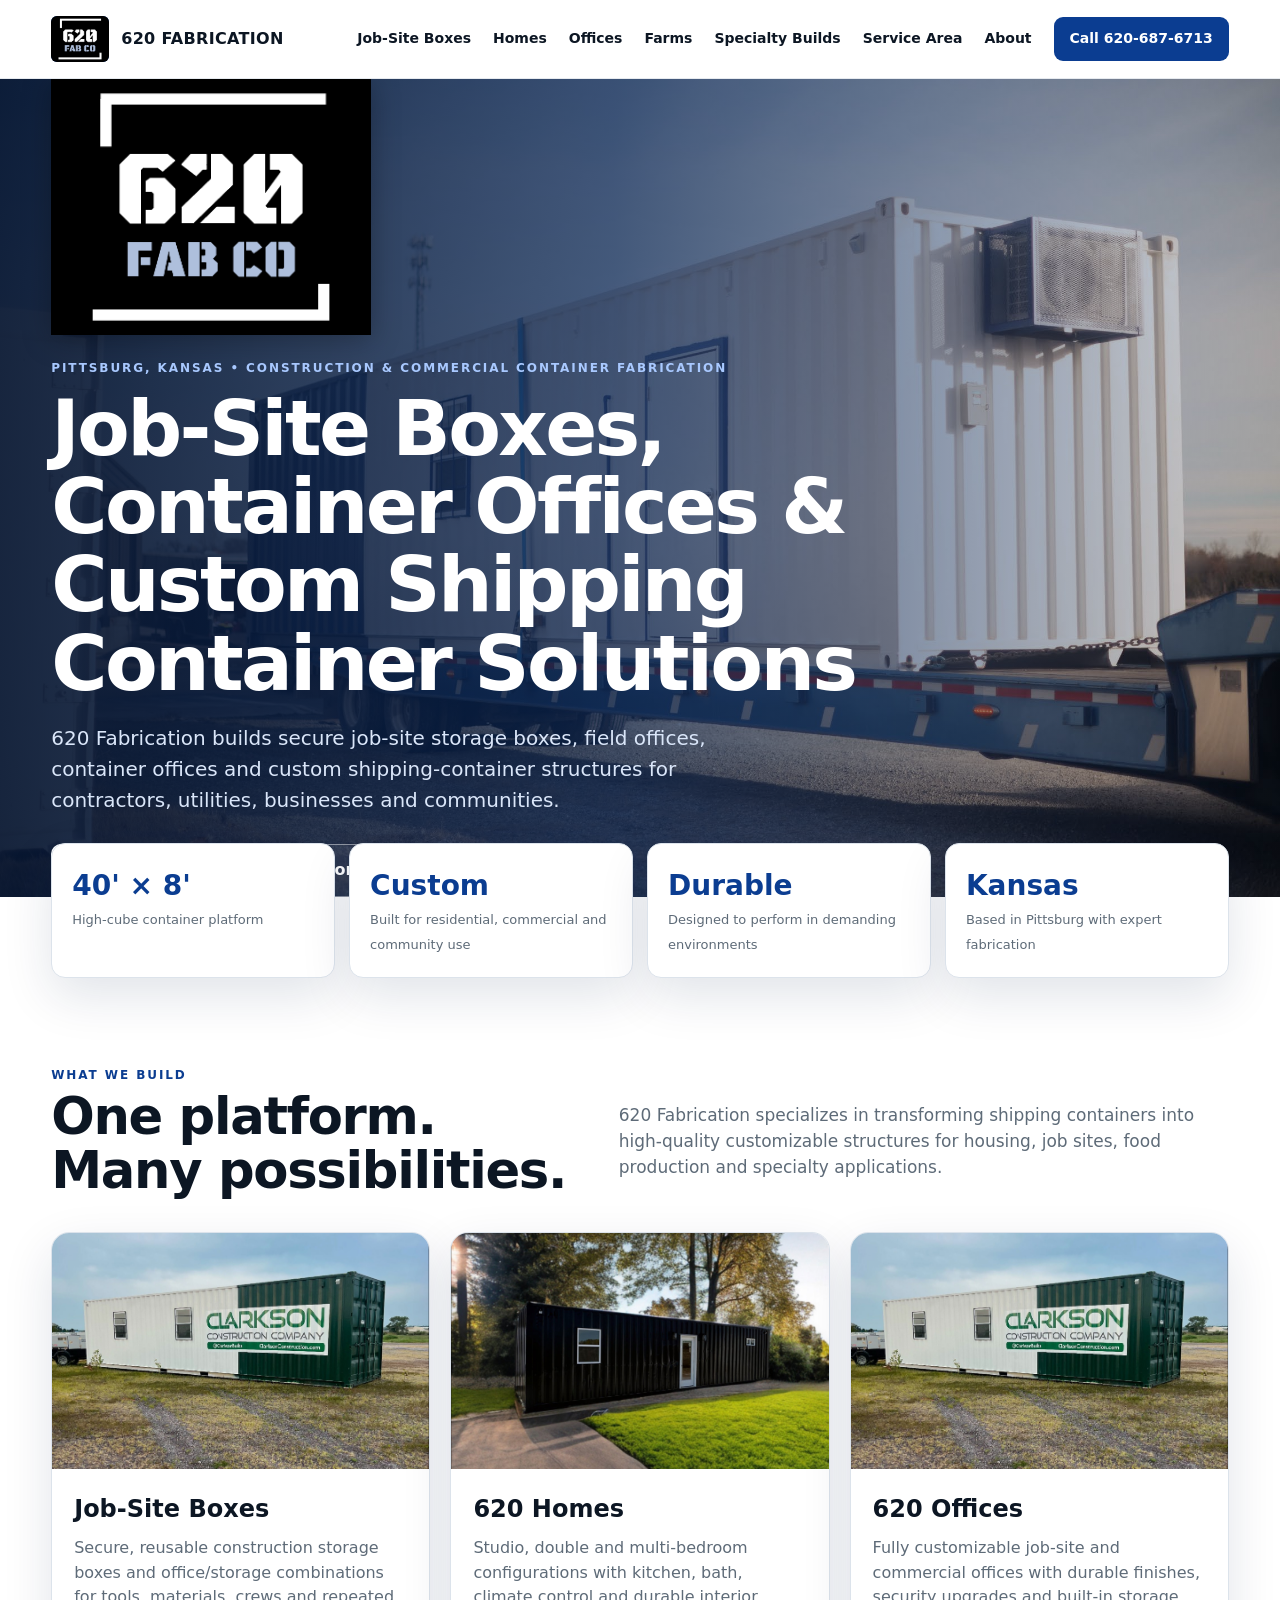
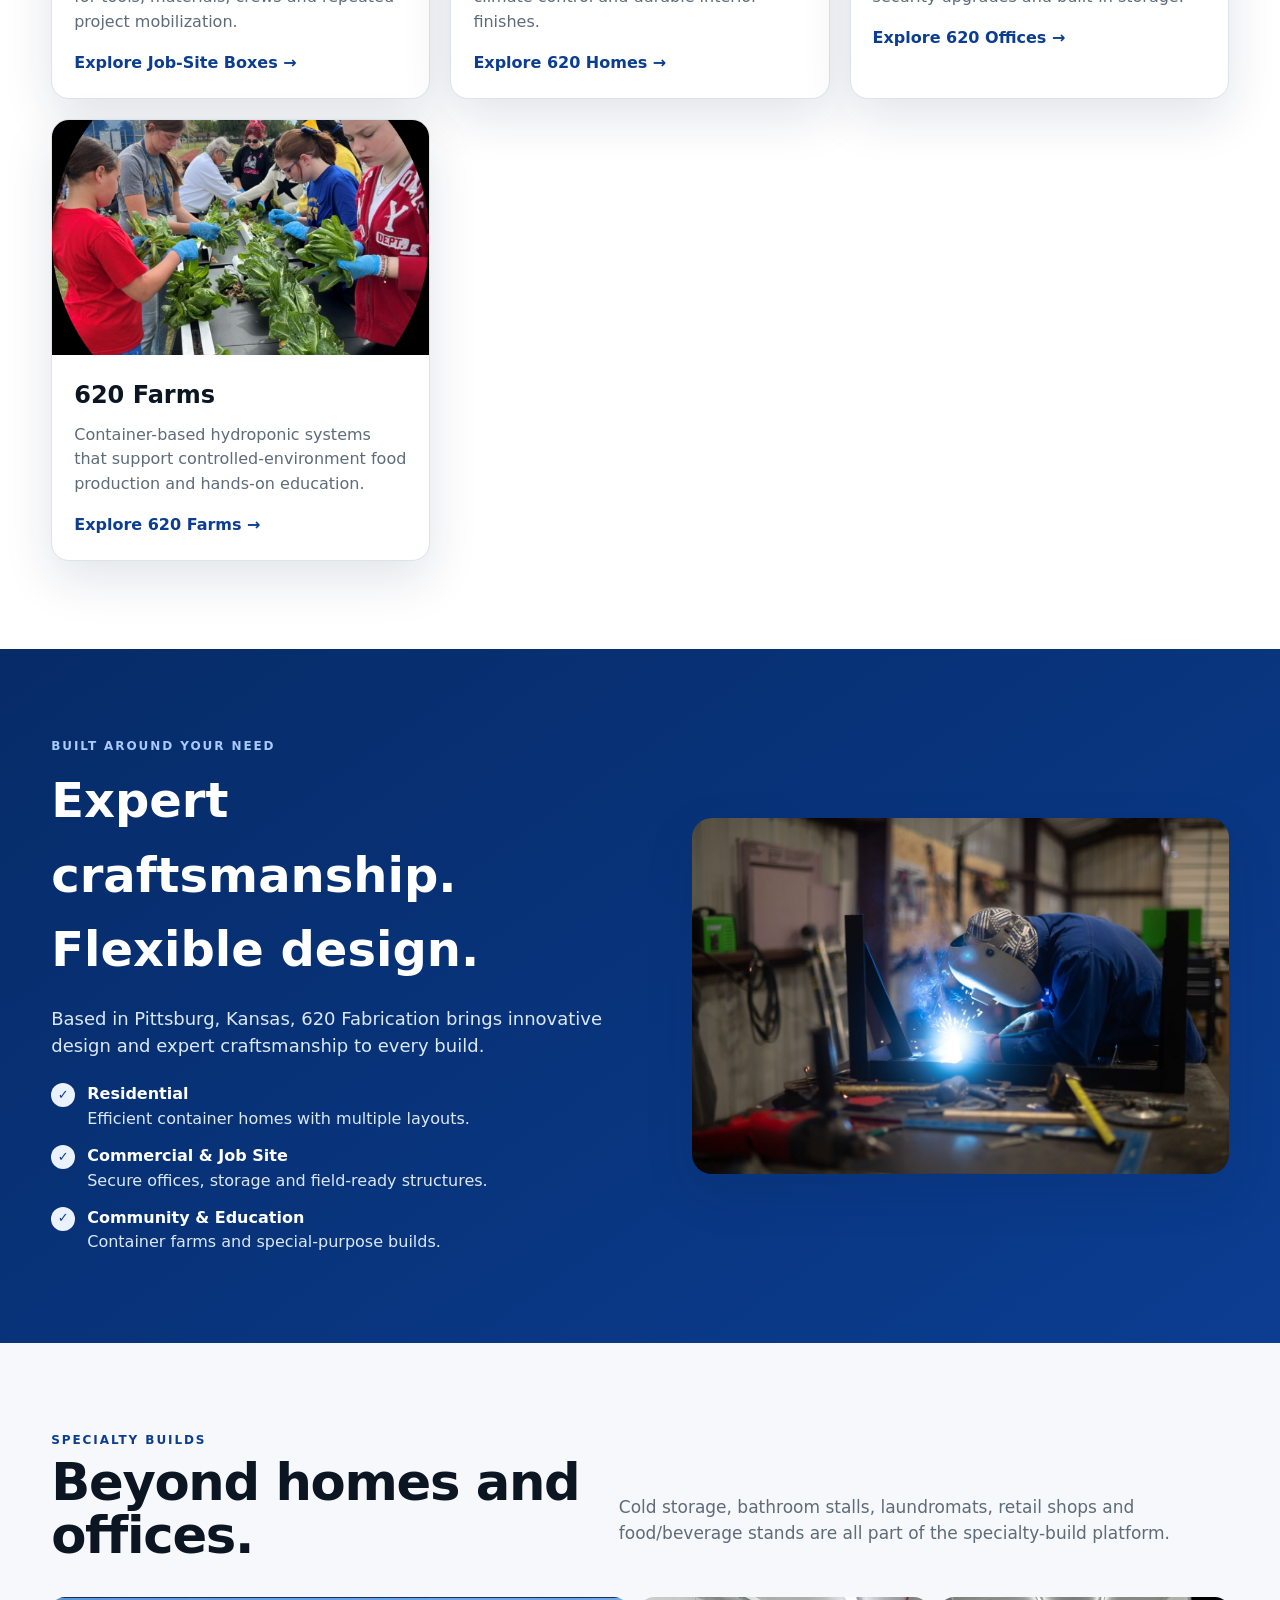
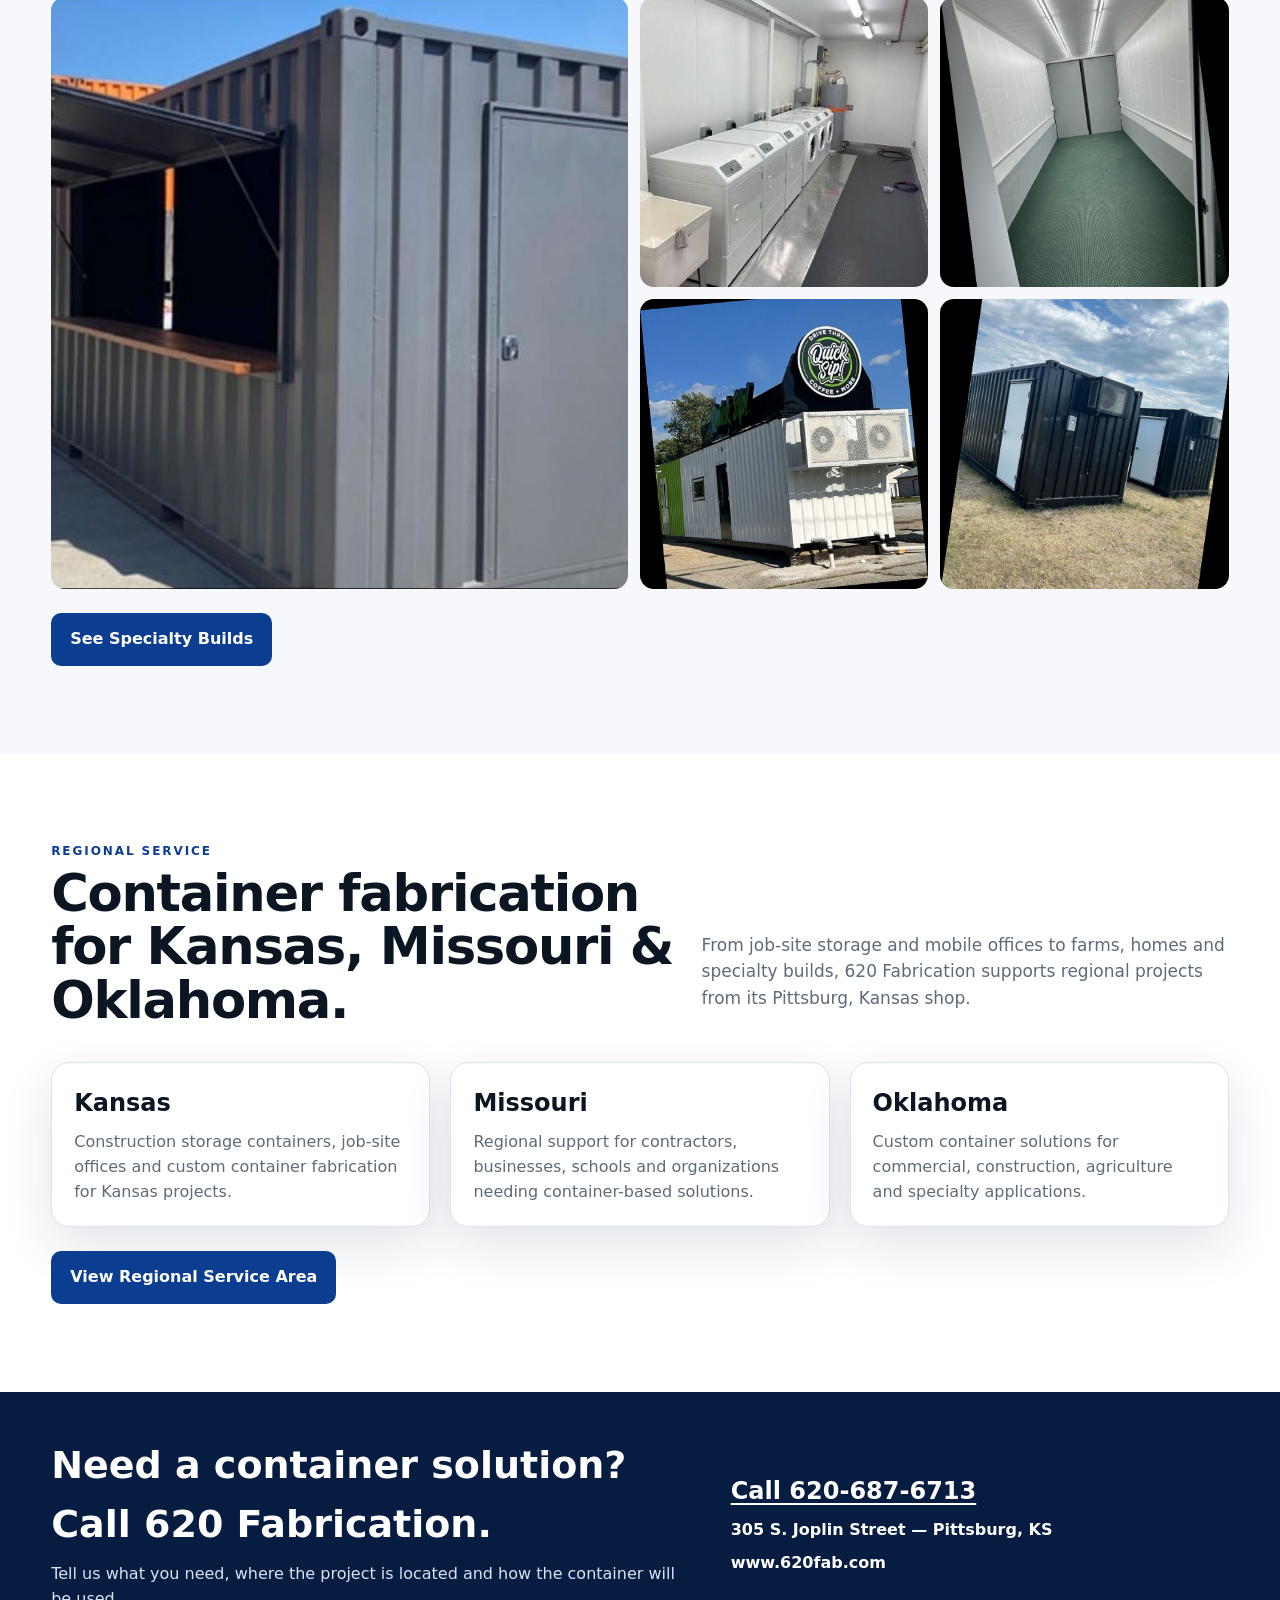
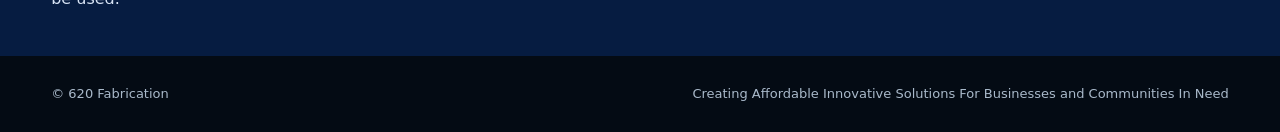
==== commit 28eb0878: "SEO: consolidate homepage links and refresh hero asset" ====
--- a/index.html
+++ b/index.html
@@ -1,10 +1,9 @@
 <!doctype html><html lang="en"><head><meta charset="utf-8"><meta name="viewport" content="width=device-width,initial-scale=1"><meta name="description" content="620 Fabrication in Pittsburg, Kansas builds job-site storage boxes, shipping container offices, secure construction storage containers, container homes, hydroponic farms and specialty container structures."><title>620 Fabrication | Job-Site Boxes, Container Offices & Custom Shipping Containers</title><link rel="canonical" href="https://620fab.com/"><meta name="robots" content="index,follow"><script type="application/ld+json">{"@context":"https://schema.org","@type":"LocalBusiness","name":"620 Fabrication","url":"https://620fab.com/","telephone":"+1-620-687-6713","address":{"@type":"PostalAddress","streetAddress":"305 S. Joplin Street","addressLocality":"Pittsburg","addressRegion":"KS","addressCountry":"US"},"description":"Fabricator of job-site storage boxes, shipping container offices, container homes, hydroponic container farms and specialty container structures."}</script><link rel="stylesheet" href="styles.css"></head><body>
-<header class="topbar"><div class="wrap nav"><a class="brand" href="index.html"><img src="assets/img-000.png" alt="620 Fabrication"><span>620 FABRICATION</span></a><nav class="navlinks"><a href="job-site-boxes.html">Job-Site Boxes</a><a href="homes.html">Homes</a><a href="offices.html">Offices</a><a href="farms.html">Farms</a><a href="specialty.html">Specialty Builds</a><a href="service-area.html">Service Area</a><a href="about.html">About</a><a class="navcta" href="tel:+16206876713">Call 620-687-6713</a></nav><button class="menu" aria-label="Menu">☰</button></div></header>
-<section class="hero"><img class="hero-bg" src="assets/img-002.jpg" alt="620 Fabrication container structure"><div class="wrap"><img src="assets/img-000.png" alt="620 Fabrication logo" style="display:block;width:min(320px,72vw);height:auto;margin:0 0 24px 0;filter:drop-shadow(0 4px 14px rgba(0,0,0,.28));"><div class="eyebrow">Pittsburg, Kansas • Construction & Commercial Container Fabrication</div><h1>Job-Site Boxes, Container Offices & Custom Shipping Container Solutions</h1><p>620 Fabrication builds secure job-site storage boxes, field offices, container offices and custom shipping-container structures for contractors, utilities, businesses and communities.</p><div class="actions"><a class="btn primary" href="tel:+16206876713">Call 620-687-6713</a><a class="btn secondary" href="#solutions">See Container Solutions</a><a class="btn secondary" href="#project-request">Start a Project</a></div></div></section>
+<header class="topbar"><div class="wrap nav"><a class="brand" href="/"><img src="assets/img-000.png" alt="620 Fabrication"><span>620 FABRICATION</span></a><nav class="navlinks"><a href="job-site-boxes.html">Job-Site Boxes</a><a href="homes.html">Homes</a><a href="offices.html">Offices</a><a href="farms.html">Farms</a><a href="specialty.html">Specialty Builds</a><a href="service-area.html">Service Area</a><a href="about.html">About</a><a class="navcta" href="tel:+16206876713">Call 620-687-6713</a></nav><button class="menu" aria-label="Menu">☰</button></div></header>
+<section class="hero"><img class="hero-bg" src="assets/img-002.jpg?v=20261012-clean" alt="620 Fabrication container structure"><div class="wrap"><img src="assets/img-000.png" alt="620 Fabrication logo" style="display:block;width:min(320px,72vw);height:auto;margin:0 0 24px 0;filter:drop-shadow(0 4px 14px rgba(0,0,0,.28));"><div class="eyebrow">Pittsburg, Kansas • Construction & Commercial Container Fabrication</div><h1>Job-Site Boxes, Container Offices & Custom Shipping Container Solutions</h1><p>620 Fabrication builds secure job-site storage boxes, field offices, container offices and custom shipping-container structures for contractors, utilities, businesses and communities.</p><div class="actions"><a class="btn primary" href="tel:+16206876713">Call 620-687-6713</a><a class="btn secondary" href="#solutions">See Container Solutions</a></div></div></section>
 <div class="wrap stats"><div class="stat"><b>40' × 8'</b><span>High-cube container platform</span></div><div class="stat"><b>Custom</b><span>Built for residential, commercial and community use</span></div><div class="stat"><b>Durable</b><span>Designed to perform in demanding environments</span></div><div class="stat"><b>Kansas</b><span>Based in Pittsburg with expert fabrication</span></div></div>
 <section id="solutions" class="section"><div class="wrap"><div class="sectionHead"><div><div class="eyebrow" style="color:var(--blue)">What we build</div><h2>One platform. Many possibilities.</h2></div><p>620 Fabrication specializes in transforming shipping containers into high-quality customizable structures for housing, job sites, food production and specialty applications.</p></div><div class="grid3"><article class="card"><img src="assets/img-040.jpg" alt="620 Fabrication secure job-site storage box and construction container office"><div class="cardBody"><h3>Job-Site Boxes</h3><p>Secure, reusable construction storage boxes and office/storage combinations for tools, materials, crews and repeated project mobilization.</p><a class="link" href="job-site-boxes.html">Explore Job-Site Boxes →</a></div></article><article class="card"><img src="assets/img-011.jpg" alt="620 container home"><div class="cardBody"><h3>620 Homes</h3><p>Studio, double and multi-bedroom configurations with kitchen, bath, climate control and durable interior finishes.</p><a class="link" href="homes.html">Explore 620 Homes →</a></div></article><article class="card"><img src="assets/img-040.jpg" alt="620 job-site office"><div class="cardBody"><h3>620 Offices</h3><p>Fully customizable job-site and commercial offices with durable finishes, security upgrades and built-in storage.</p><a class="link" href="offices.html">Explore 620 Offices →</a></div></article><article class="card"><img src="assets/img-055.jpg" alt="Students working with hydroponics"><div class="cardBody"><h3>620 Farms</h3><p>Container-based hydroponic systems that support controlled-environment food production and hands-on education.</p><a class="link" href="farms.html">Explore 620 Farms →</a></div></article></div></div></section>
 <section class="section blue"><div class="wrap split"><div><div class="eyebrow">Built around your need</div><h2 style="font-size:48px;margin:8px 0 14px">Expert craftsmanship. Flexible design.</h2><p style="color:#dbe8f7;font-size:18px">Based in Pittsburg, Kansas, 620 Fabrication brings innovative design and expert craftsmanship to every build.</p><div class="bullets"><div class="bullet"><span class="dot">✓</span><div><b>Residential</b><div style="color:#dbe8f7">Efficient container homes with multiple layouts.</div></div></div><div class="bullet"><span class="dot">✓</span><div><b>Commercial & Job Site</b><div style="color:#dbe8f7">Secure offices, storage and field-ready structures.</div></div></div><div class="bullet"><span class="dot">✓</span><div><b>Community & Education</b><div style="color:#dbe8f7">Container farms and special-purpose builds.</div></div></div></div></div><img src="assets/img-004.jpg" alt="620 fabrication welding"></div></section>
 <section class="section soft"><div class="wrap"><div class="sectionHead"><div><div class="eyebrow" style="color:var(--blue)">Specialty builds</div><h2>Beyond homes and offices.</h2></div><p>Cold storage, bathroom stalls, laundromats, retail shops and food/beverage stands are all part of the specialty-build platform.</p></div><div class="gallery"><img src="assets/img-059.jpg" alt="Container retail stand"><img src="assets/img-061.jpg" alt="Container laundry"><img src="assets/img-064.jpg" alt="Specialty container interior"><img src="assets/img-062.jpg" alt="Container food beverage stand"><img src="assets/img-068.jpg" alt="Specialty container build"></div><div style="margin-top:24px"><a class="btn" style="background:var(--blue);color:white" href="specialty.html">See Specialty Builds</a></div></div></section>
 <section class="section"><div class="wrap"><div class="sectionHead"><div><div class="eyebrow" style="color:var(--blue)">Regional service</div><h2>Container fabrication for Kansas, Missouri & Oklahoma.</h2></div><p>From job-site storage and mobile offices to farms, homes and specialty builds, 620 Fabrication supports regional projects from its Pittsburg, Kansas shop.</p></div><div class="grid3"><div class="card"><div class="cardBody"><h3>Kansas</h3><p>Construction storage containers, job-site offices and custom container fabrication for Kansas projects.</p></div></div><div class="card"><div class="cardBody"><h3>Missouri</h3><p>Regional support for contractors, businesses, schools and organizations needing container-based solutions.</p></div></div><div class="card"><div class="cardBody"><h3>Oklahoma</h3><p>Custom container solutions for commercial, construction, agriculture and specialty applications.</p></div></div></div><div style="margin-top:24px"><a class="btn" style="background:var(--blue);color:white" href="service-area.html">View Regional Service Area</a></div></div></section><section id="contact" class="contactBand"><div class="wrap contactGrid"><div><h2>Need a container solution? Call 620 Fabrication.</h2><p>Tell us what you need, where the project is located and how the container will be used.</p></div><div class="contactItems"><a class="callLink" href="tel:+16206876713">Call 620-687-6713</a><div>305 S. Joplin Street — Pittsburg, KS</div><div>www.620fab.com</div></div></div></section><a class="mobileCallBar" href="tel:+16206876713">Call 620 Fabrication · 620-687-6713</a>
-<section id="project-request" class="contactBand projectRequestBand"><div class="wrap projectContactGrid"><div class="contactIntro"><h2>Start a Project</h2><p>Tell us what you have in mind. We’ll follow up about your project.</p><div class="contactItems"><a class="callLink" href="tel:+16206876713">Call 620-687-6713</a></div></div><form id="project-form" class="projectForm" method="post" novalidate><h3>Request a quote</h3><p class="formHint">Fields marked * are required. Please provide a phone number or email address.</p><div class="formFields"><label>Full name *<input name="name" autocomplete="name" maxlength="120" required></label><label>Company<input name="company" autocomplete="organization" maxlength="120"></label><label>Phone<input name="phone" type="tel" autocomplete="tel" maxlength="40"></label><label>Email<input name="email" type="email" autocomplete="email" maxlength="254"></label><label>Project type *<select name="project_type" required><option value="">Select a project type</option><option>Job-site box</option><option>Container office</option><option>Container home</option><option>Container farm</option><option>Specialty build</option><option>Other</option></select></label><label>Project location *<input name="project_location" autocomplete="address-level2" maxlength="160" placeholder="City and state" required></label><label class="full">Tell us about your project *<textarea name="message" rows="5" maxlength="4000" required placeholder="Size, intended use, timeline, and any features you need"></textarea></label></div><div class="formTrap" aria-hidden="true"><label>Leave this field empty<input name="website" tabindex="-1" autocomplete="off"></label></div><p id="form-status" class="formStatus" role="status" aria-live="polite"></p><button class="formSubmit" type="submit" disabled>Send project request</button><noscript><p>Online requests require JavaScript. Please call <a href="tel:+16206876713">620-687-6713</a>.</p></noscript></form></div></section>
 <footer class="footer"><div class="wrap footerRow"><span>© 620 Fabrication</span><span>Creating Affordable Innovative Solutions For Businesses and Communities In Need</span></div></footer><script src="app.js"></script></body></html>
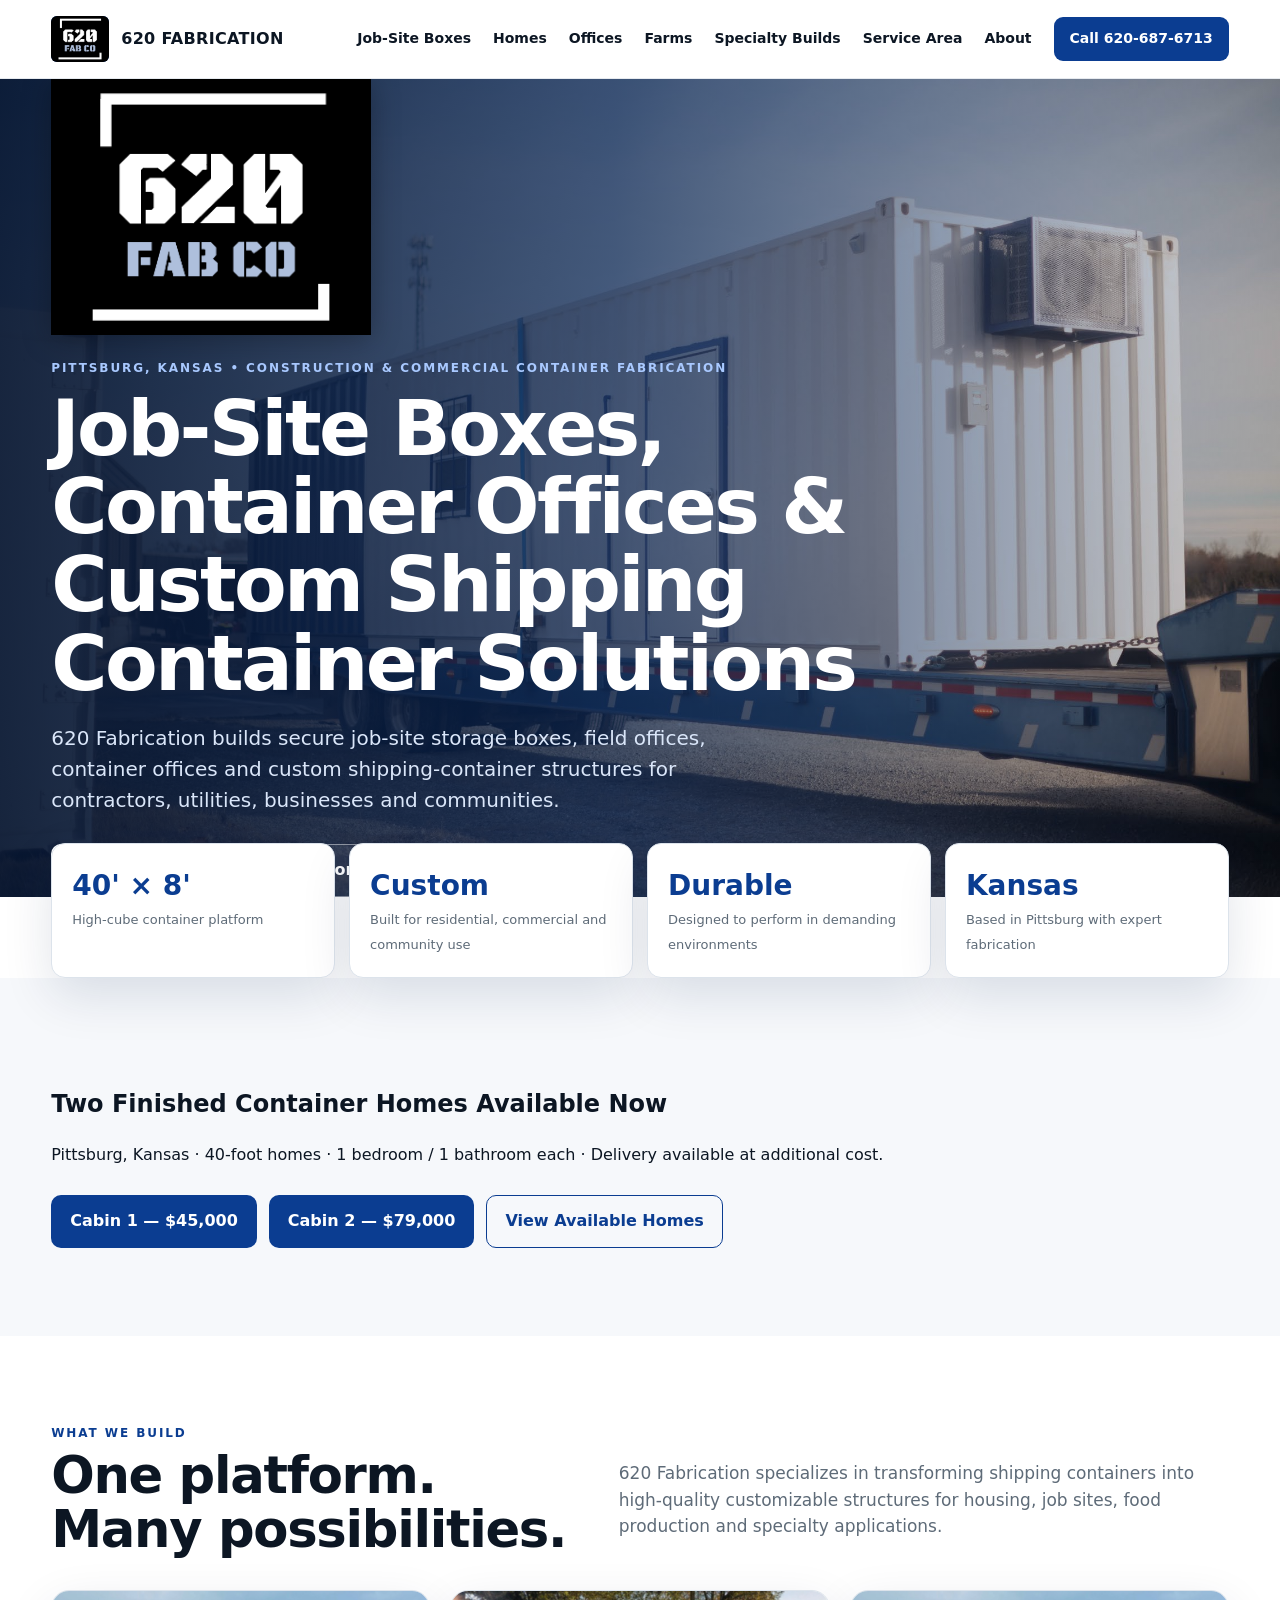
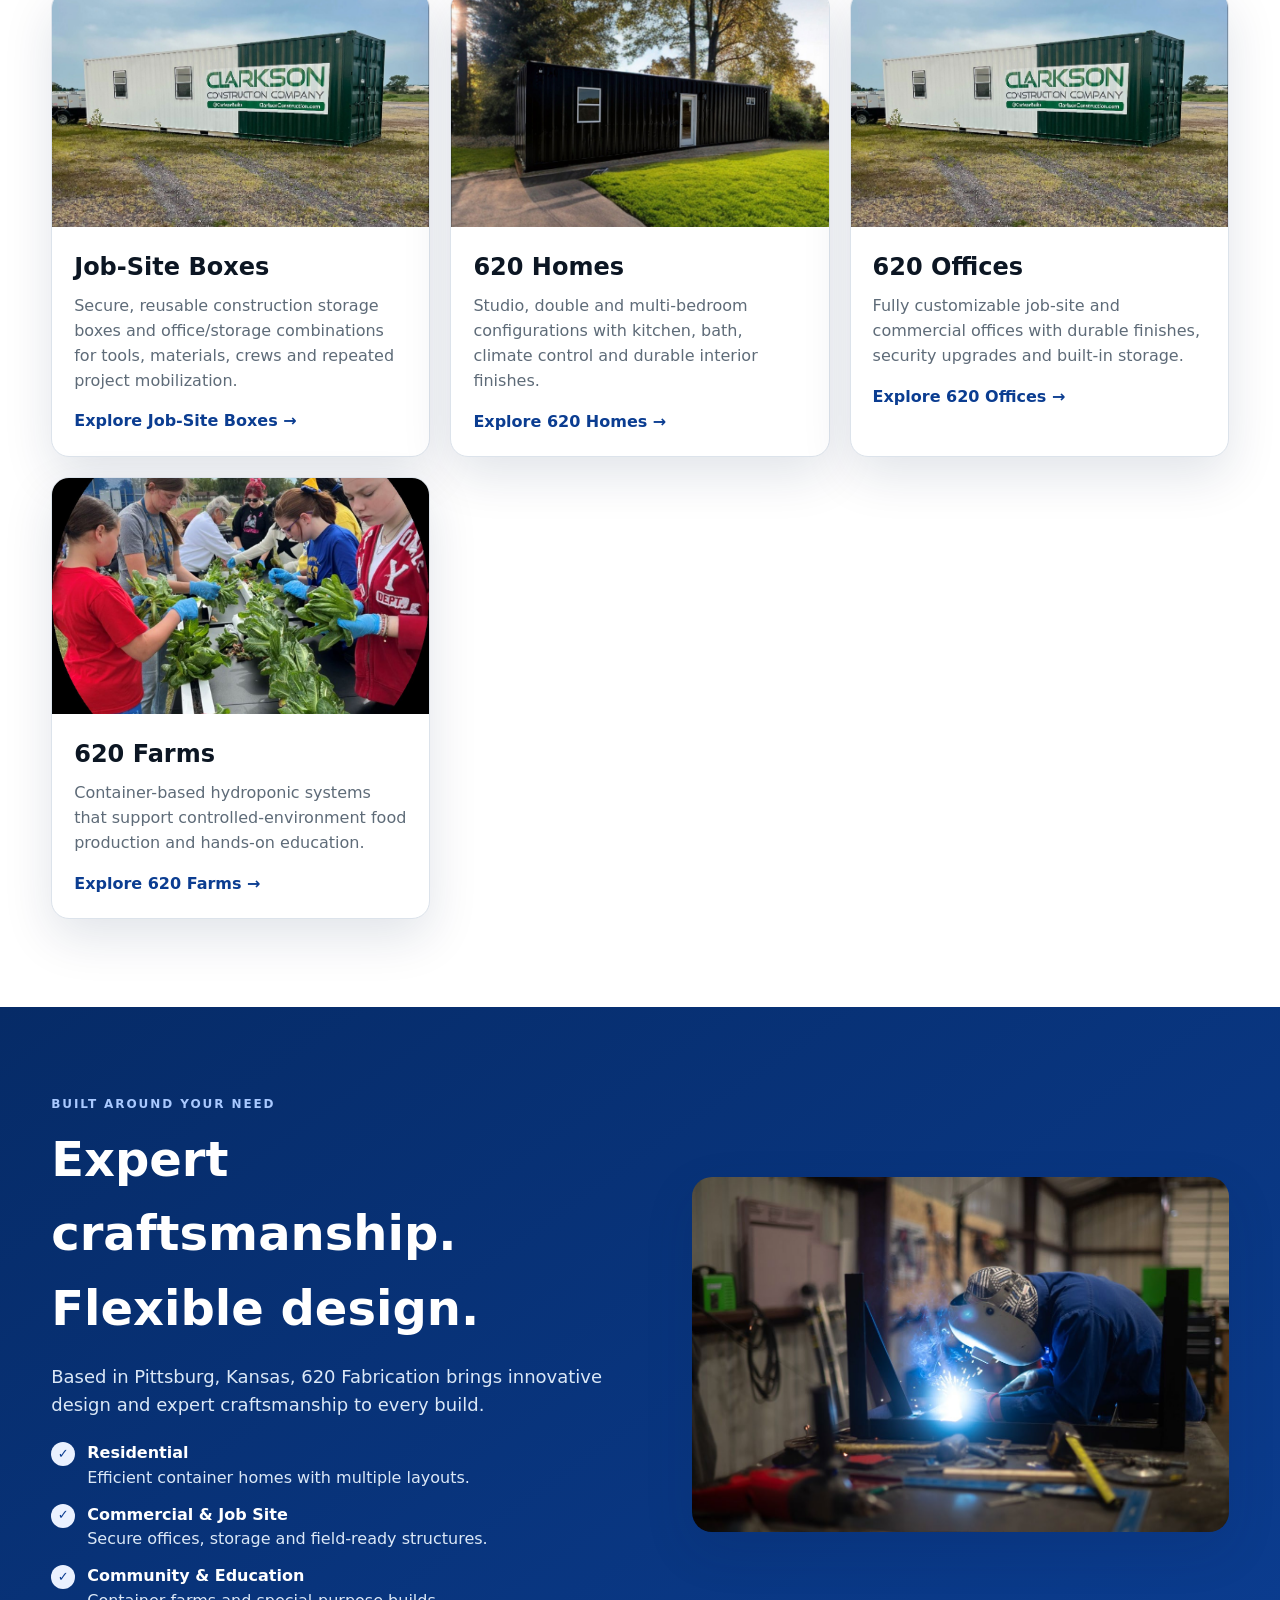
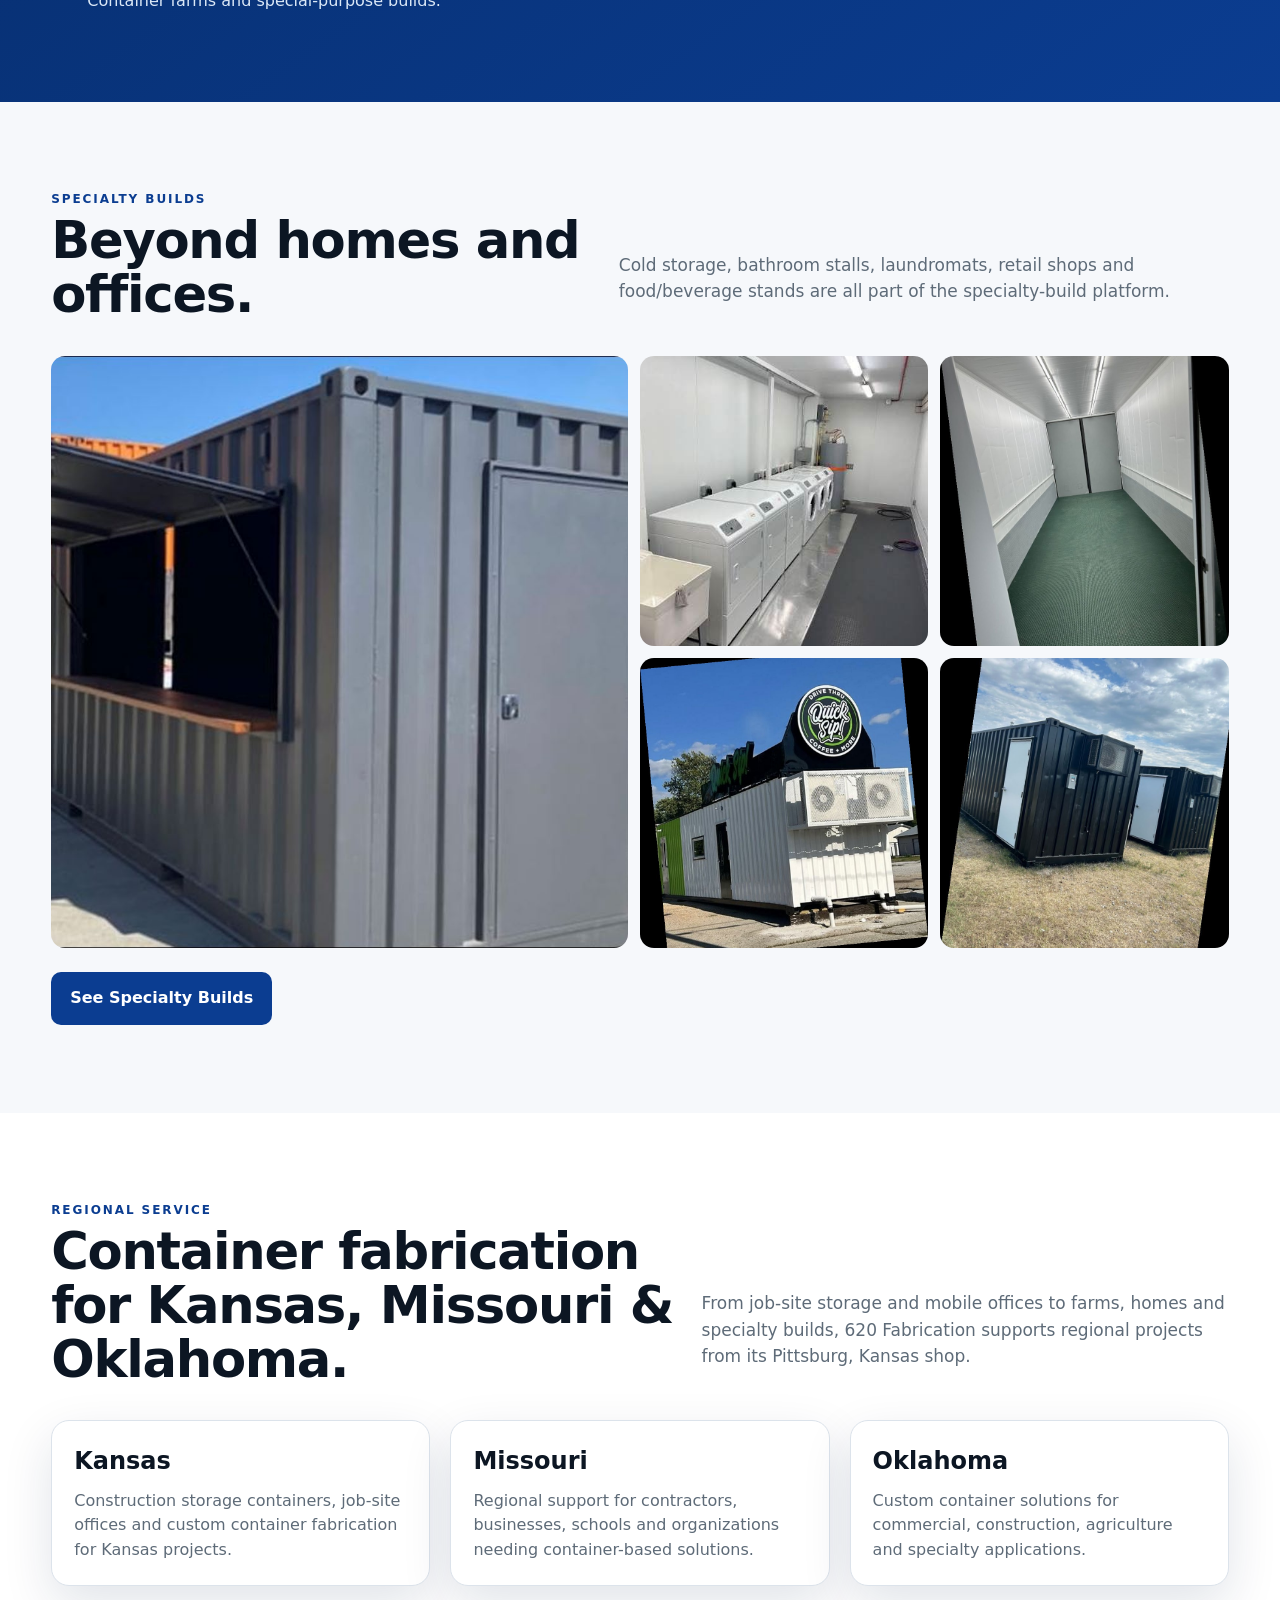
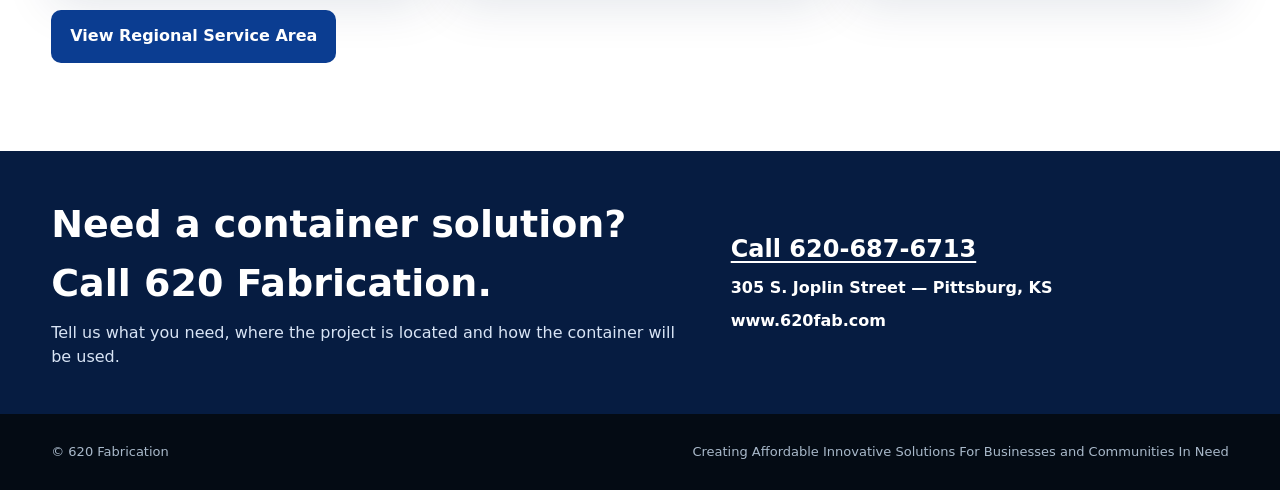
==== commit 6e3c7be4: "Publish completed Cabin 1 and Cabin 2 inventory listings" ====
--- a/index.html
+++ b/index.html
@@ -2,6 +2,7 @@
 <header class="topbar"><div class="wrap nav"><a class="brand" href="/"><img src="assets/img-000.png" alt="620 Fabrication"><span>620 FABRICATION</span></a><nav class="navlinks"><a href="job-site-boxes.html">Job-Site Boxes</a><a href="homes.html">Homes</a><a href="offices.html">Offices</a><a href="farms.html">Farms</a><a href="specialty.html">Specialty Builds</a><a href="service-area.html">Service Area</a><a href="about.html">About</a><a class="navcta" href="tel:+16206876713">Call 620-687-6713</a></nav><button class="menu" aria-label="Menu">☰</button></div></header>
 <section class="hero"><img class="hero-bg" src="assets/img-002.jpg?v=20261012-clean" alt="620 Fabrication container structure"><div class="wrap"><img src="assets/img-000.png" alt="620 Fabrication logo" style="display:block;width:min(320px,72vw);height:auto;margin:0 0 24px 0;filter:drop-shadow(0 4px 14px rgba(0,0,0,.28));"><div class="eyebrow">Pittsburg, Kansas • Construction & Commercial Container Fabrication</div><h1>Job-Site Boxes, Container Offices & Custom Shipping Container Solutions</h1><p>620 Fabrication builds secure job-site storage boxes, field offices, container offices and custom shipping-container structures for contractors, utilities, businesses and communities.</p><div class="actions"><a class="btn primary" href="tel:+16206876713">Call 620-687-6713</a><a class="btn secondary" href="#solutions">See Container Solutions</a></div></div></section>
 <div class="wrap stats"><div class="stat"><b>40' × 8'</b><span>High-cube container platform</span></div><div class="stat"><b>Custom</b><span>Built for residential, commercial and community use</span></div><div class="stat"><b>Durable</b><span>Designed to perform in demanding environments</span></div><div class="stat"><b>Kansas</b><span>Based in Pittsburg with expert fabrication</span></div></div>
+<section class="section soft" aria-labelledby="ready-homes"><div class="wrap"><h2 id="ready-homes">Two Finished Container Homes Available Now</h2><p>Pittsburg, Kansas · 40-foot homes · 1 bedroom / 1 bathroom each · Delivery available at additional cost.</p><div class="actions"><a class="btn" style="background:var(--blue);color:white" href="cabin-1.html">Cabin 1 — $45,000</a><a class="btn" style="background:var(--blue);color:white" href="cabin-2.html">Cabin 2 — $79,000</a><a class="btn" style="border-color:var(--blue);color:var(--blue)" href="homes.html#available-now">View Available Homes</a></div></div></section>
 <section id="solutions" class="section"><div class="wrap"><div class="sectionHead"><div><div class="eyebrow" style="color:var(--blue)">What we build</div><h2>One platform. Many possibilities.</h2></div><p>620 Fabrication specializes in transforming shipping containers into high-quality customizable structures for housing, job sites, food production and specialty applications.</p></div><div class="grid3"><article class="card"><img src="assets/img-040.jpg" alt="620 Fabrication secure job-site storage box and construction container office"><div class="cardBody"><h3>Job-Site Boxes</h3><p>Secure, reusable construction storage boxes and office/storage combinations for tools, materials, crews and repeated project mobilization.</p><a class="link" href="job-site-boxes.html">Explore Job-Site Boxes →</a></div></article><article class="card"><img src="assets/img-011.jpg" alt="620 container home"><div class="cardBody"><h3>620 Homes</h3><p>Studio, double and multi-bedroom configurations with kitchen, bath, climate control and durable interior finishes.</p><a class="link" href="homes.html">Explore 620 Homes →</a></div></article><article class="card"><img src="assets/img-040.jpg" alt="620 job-site office"><div class="cardBody"><h3>620 Offices</h3><p>Fully customizable job-site and commercial offices with durable finishes, security upgrades and built-in storage.</p><a class="link" href="offices.html">Explore 620 Offices →</a></div></article><article class="card"><img src="assets/img-055.jpg" alt="Students working with hydroponics"><div class="cardBody"><h3>620 Farms</h3><p>Container-based hydroponic systems that support controlled-environment food production and hands-on education.</p><a class="link" href="farms.html">Explore 620 Farms →</a></div></article></div></div></section>
 <section class="section blue"><div class="wrap split"><div><div class="eyebrow">Built around your need</div><h2 style="font-size:48px;margin:8px 0 14px">Expert craftsmanship. Flexible design.</h2><p style="color:#dbe8f7;font-size:18px">Based in Pittsburg, Kansas, 620 Fabrication brings innovative design and expert craftsmanship to every build.</p><div class="bullets"><div class="bullet"><span class="dot">✓</span><div><b>Residential</b><div style="color:#dbe8f7">Efficient container homes with multiple layouts.</div></div></div><div class="bullet"><span class="dot">✓</span><div><b>Commercial & Job Site</b><div style="color:#dbe8f7">Secure offices, storage and field-ready structures.</div></div></div><div class="bullet"><span class="dot">✓</span><div><b>Community & Education</b><div style="color:#dbe8f7">Container farms and special-purpose builds.</div></div></div></div></div><img src="assets/img-004.jpg" alt="620 fabrication welding"></div></section>
 <section class="section soft"><div class="wrap"><div class="sectionHead"><div><div class="eyebrow" style="color:var(--blue)">Specialty builds</div><h2>Beyond homes and offices.</h2></div><p>Cold storage, bathroom stalls, laundromats, retail shops and food/beverage stands are all part of the specialty-build platform.</p></div><div class="gallery"><img src="assets/img-059.jpg" alt="Container retail stand"><img src="assets/img-061.jpg" alt="Container laundry"><img src="assets/img-064.jpg" alt="Specialty container interior"><img src="assets/img-062.jpg" alt="Container food beverage stand"><img src="assets/img-068.jpg" alt="Specialty container build"></div><div style="margin-top:24px"><a class="btn" style="background:var(--blue);color:white" href="specialty.html">See Specialty Builds</a></div></div></section>
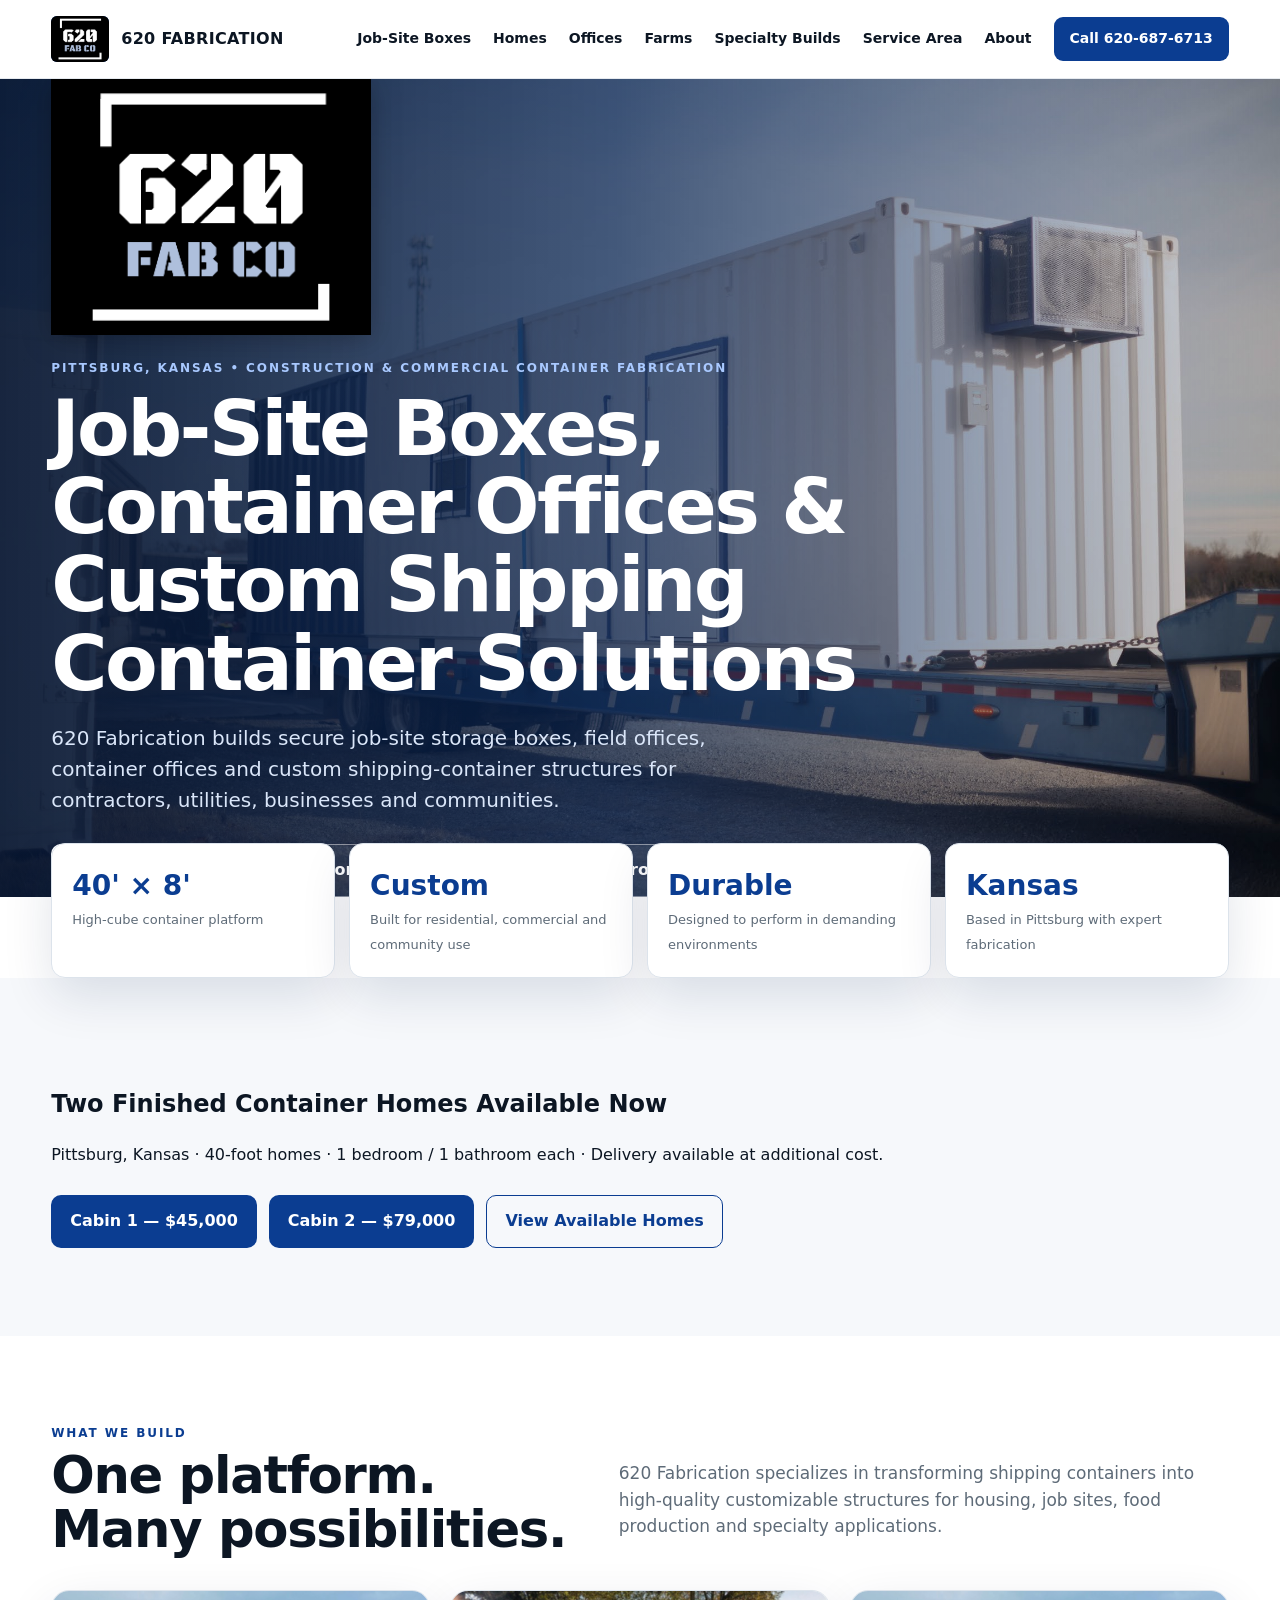
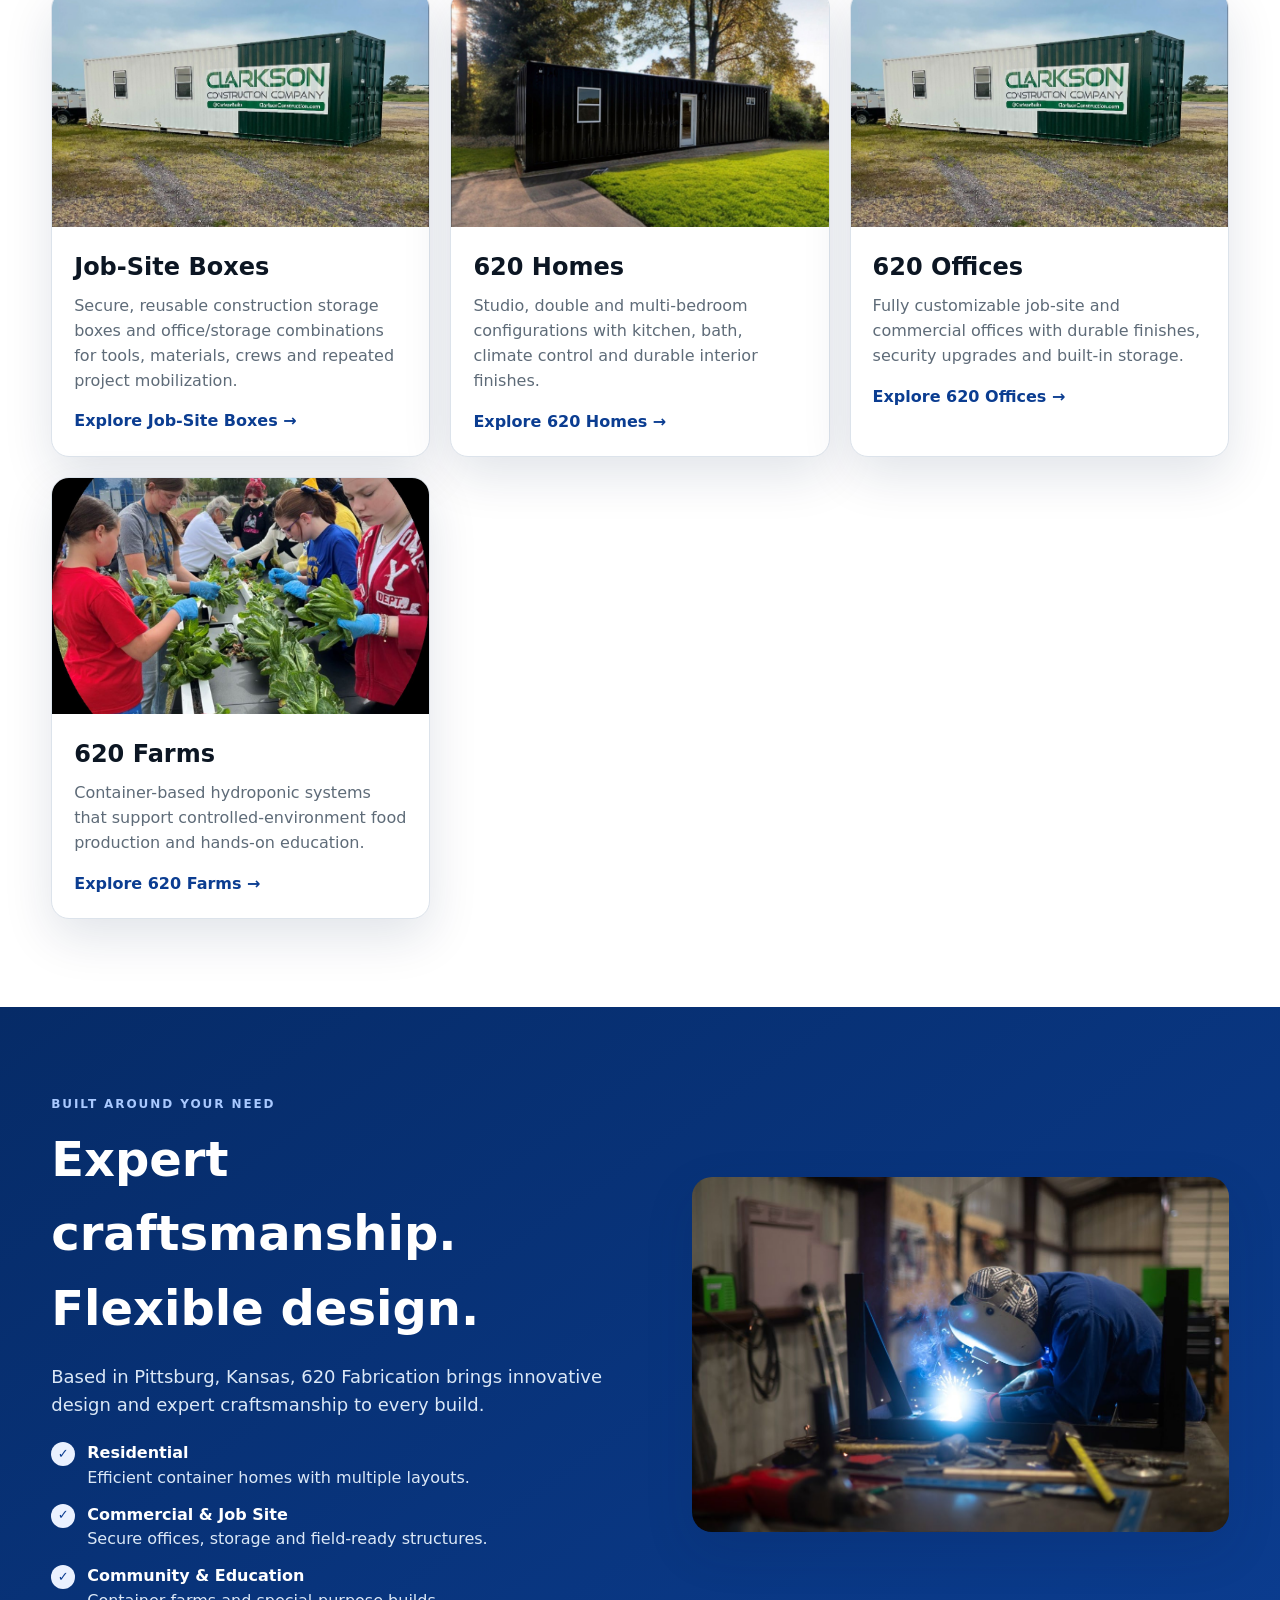
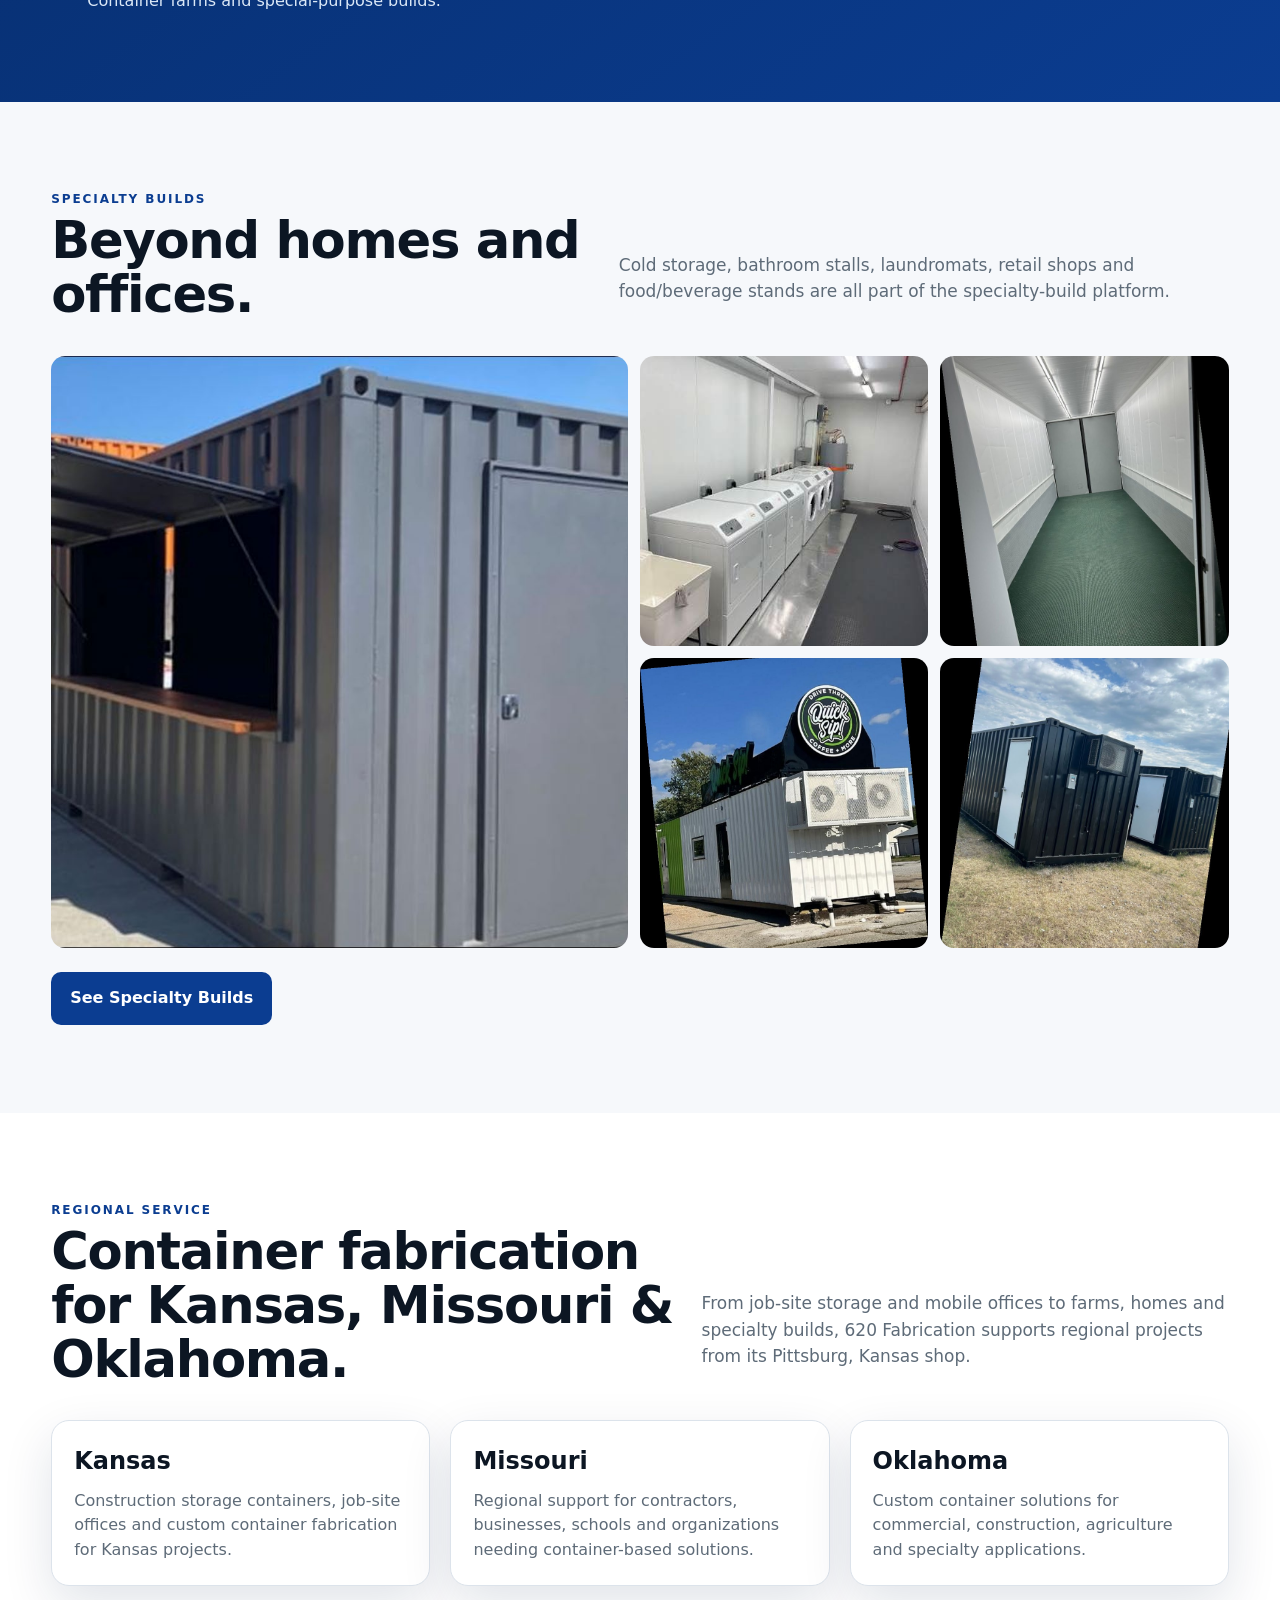
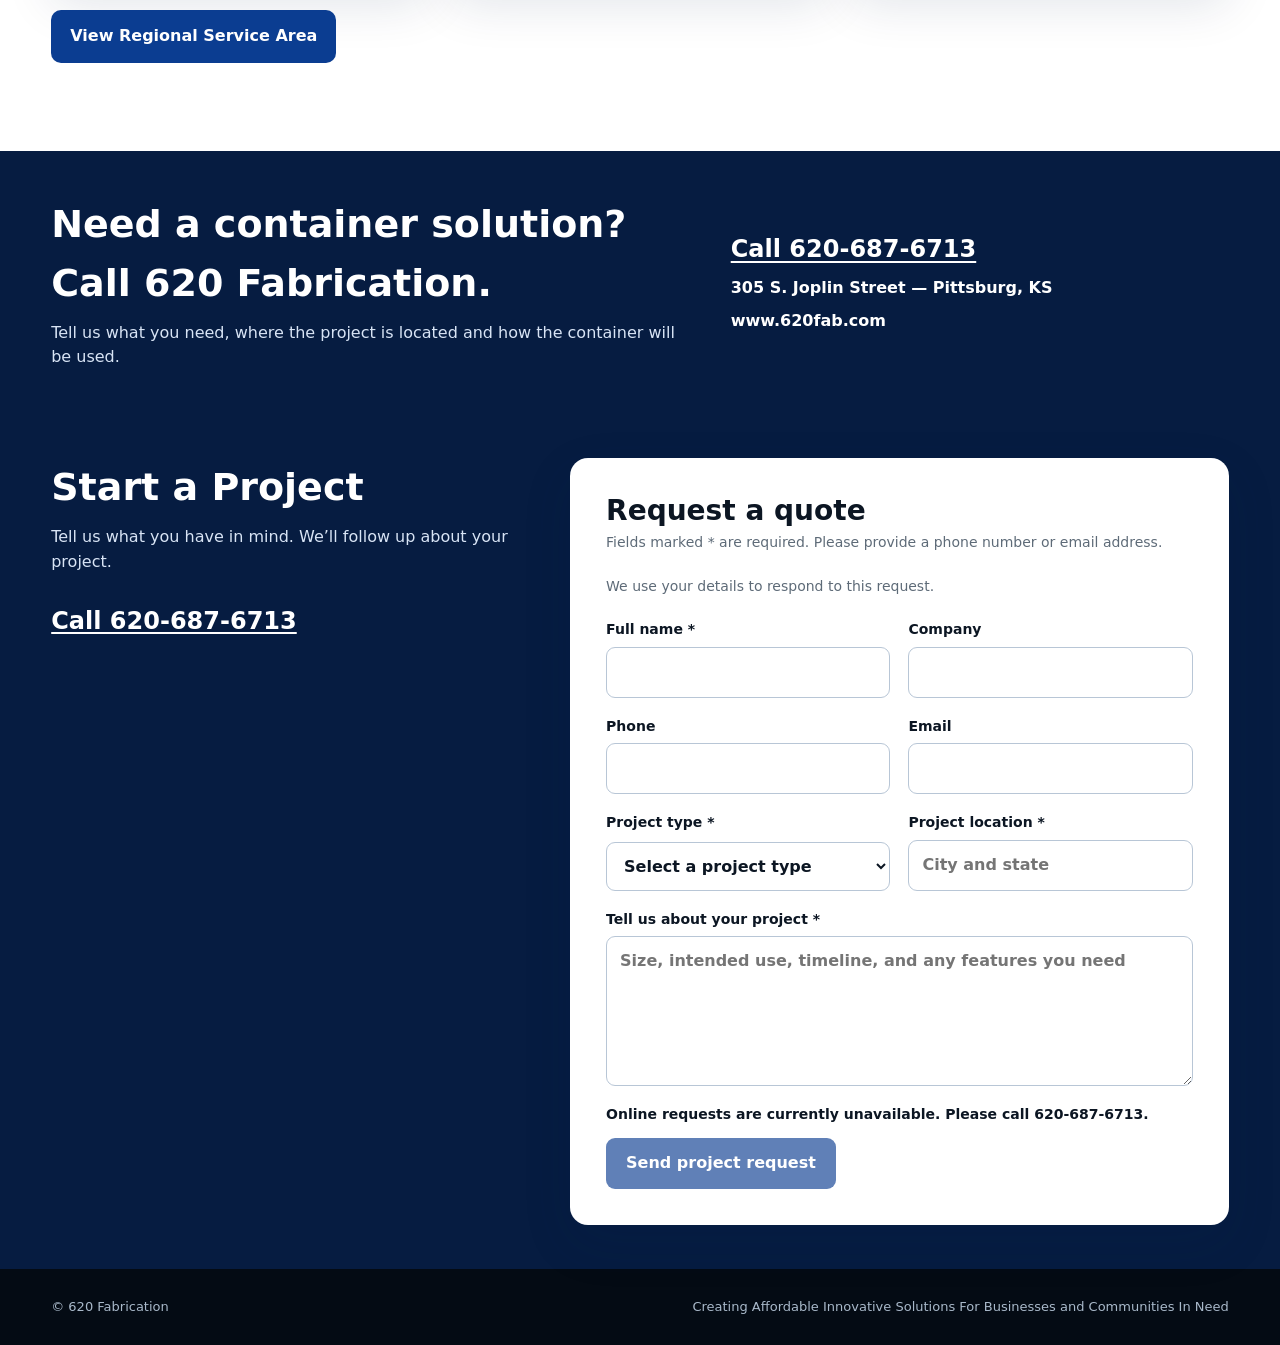
==== commit 82255279: "Prepare shared project and cabin purchase inquiry forms for review" ====
--- a/index.html
+++ b/index.html
@@ -1,10 +1,11 @@
 <!doctype html><html lang="en"><head><meta charset="utf-8"><meta name="viewport" content="width=device-width,initial-scale=1"><meta name="description" content="620 Fabrication in Pittsburg, Kansas builds job-site storage boxes, shipping container offices, secure construction storage containers, container homes, hydroponic farms and specialty container structures."><title>620 Fabrication | Job-Site Boxes, Container Offices & Custom Shipping Containers</title><link rel="canonical" href="https://620fab.com/"><meta name="robots" content="index,follow"><script type="application/ld+json">{"@context":"https://schema.org","@type":"LocalBusiness","name":"620 Fabrication","url":"https://620fab.com/","telephone":"+1-620-687-6713","address":{"@type":"PostalAddress","streetAddress":"305 S. Joplin Street","addressLocality":"Pittsburg","addressRegion":"KS","addressCountry":"US"},"description":"Fabricator of job-site storage boxes, shipping container offices, container homes, hydroponic container farms and specialty container structures."}</script><link rel="stylesheet" href="styles.css"></head><body>
 <header class="topbar"><div class="wrap nav"><a class="brand" href="/"><img src="assets/img-000.png" alt="620 Fabrication"><span>620 FABRICATION</span></a><nav class="navlinks"><a href="job-site-boxes.html">Job-Site Boxes</a><a href="homes.html">Homes</a><a href="offices.html">Offices</a><a href="farms.html">Farms</a><a href="specialty.html">Specialty Builds</a><a href="service-area.html">Service Area</a><a href="about.html">About</a><a class="navcta" href="tel:+16206876713">Call 620-687-6713</a></nav><button class="menu" aria-label="Menu">☰</button></div></header>
-<section class="hero"><img class="hero-bg" src="assets/img-002.jpg?v=20261012-clean" alt="620 Fabrication container structure"><div class="wrap"><img src="assets/img-000.png" alt="620 Fabrication logo" style="display:block;width:min(320px,72vw);height:auto;margin:0 0 24px 0;filter:drop-shadow(0 4px 14px rgba(0,0,0,.28));"><div class="eyebrow">Pittsburg, Kansas • Construction & Commercial Container Fabrication</div><h1>Job-Site Boxes, Container Offices & Custom Shipping Container Solutions</h1><p>620 Fabrication builds secure job-site storage boxes, field offices, container offices and custom shipping-container structures for contractors, utilities, businesses and communities.</p><div class="actions"><a class="btn primary" href="tel:+16206876713">Call 620-687-6713</a><a class="btn secondary" href="#solutions">See Container Solutions</a></div></div></section>
+<section class="hero"><img class="hero-bg" src="assets/img-002.jpg?v=20261012-clean" alt="620 Fabrication container structure"><div class="wrap"><img src="assets/img-000.png" alt="620 Fabrication logo" style="display:block;width:min(320px,72vw);height:auto;margin:0 0 24px 0;filter:drop-shadow(0 4px 14px rgba(0,0,0,.28));"><div class="eyebrow">Pittsburg, Kansas • Construction & Commercial Container Fabrication</div><h1>Job-Site Boxes, Container Offices & Custom Shipping Container Solutions</h1><p>620 Fabrication builds secure job-site storage boxes, field offices, container offices and custom shipping-container structures for contractors, utilities, businesses and communities.</p><div class="actions"><a class="btn primary" href="tel:+16206876713">Call 620-687-6713</a><a class="btn secondary" href="#solutions">See Container Solutions</a><a class="btn secondary" href="#project-request">Start a Project</a></div></div></section>
 <div class="wrap stats"><div class="stat"><b>40' × 8'</b><span>High-cube container platform</span></div><div class="stat"><b>Custom</b><span>Built for residential, commercial and community use</span></div><div class="stat"><b>Durable</b><span>Designed to perform in demanding environments</span></div><div class="stat"><b>Kansas</b><span>Based in Pittsburg with expert fabrication</span></div></div>
 <section class="section soft" aria-labelledby="ready-homes"><div class="wrap"><h2 id="ready-homes">Two Finished Container Homes Available Now</h2><p>Pittsburg, Kansas · 40-foot homes · 1 bedroom / 1 bathroom each · Delivery available at additional cost.</p><div class="actions"><a class="btn" style="background:var(--blue);color:white" href="cabin-1.html">Cabin 1 — $45,000</a><a class="btn" style="background:var(--blue);color:white" href="cabin-2.html">Cabin 2 — $79,000</a><a class="btn" style="border-color:var(--blue);color:var(--blue)" href="homes.html#available-now">View Available Homes</a></div></div></section>
 <section id="solutions" class="section"><div class="wrap"><div class="sectionHead"><div><div class="eyebrow" style="color:var(--blue)">What we build</div><h2>One platform. Many possibilities.</h2></div><p>620 Fabrication specializes in transforming shipping containers into high-quality customizable structures for housing, job sites, food production and specialty applications.</p></div><div class="grid3"><article class="card"><img src="assets/img-040.jpg" alt="620 Fabrication secure job-site storage box and construction container office"><div class="cardBody"><h3>Job-Site Boxes</h3><p>Secure, reusable construction storage boxes and office/storage combinations for tools, materials, crews and repeated project mobilization.</p><a class="link" href="job-site-boxes.html">Explore Job-Site Boxes →</a></div></article><article class="card"><img src="assets/img-011.jpg" alt="620 container home"><div class="cardBody"><h3>620 Homes</h3><p>Studio, double and multi-bedroom configurations with kitchen, bath, climate control and durable interior finishes.</p><a class="link" href="homes.html">Explore 620 Homes →</a></div></article><article class="card"><img src="assets/img-040.jpg" alt="620 job-site office"><div class="cardBody"><h3>620 Offices</h3><p>Fully customizable job-site and commercial offices with durable finishes, security upgrades and built-in storage.</p><a class="link" href="offices.html">Explore 620 Offices →</a></div></article><article class="card"><img src="assets/img-055.jpg" alt="Students working with hydroponics"><div class="cardBody"><h3>620 Farms</h3><p>Container-based hydroponic systems that support controlled-environment food production and hands-on education.</p><a class="link" href="farms.html">Explore 620 Farms →</a></div></article></div></div></section>
 <section class="section blue"><div class="wrap split"><div><div class="eyebrow">Built around your need</div><h2 style="font-size:48px;margin:8px 0 14px">Expert craftsmanship. Flexible design.</h2><p style="color:#dbe8f7;font-size:18px">Based in Pittsburg, Kansas, 620 Fabrication brings innovative design and expert craftsmanship to every build.</p><div class="bullets"><div class="bullet"><span class="dot">✓</span><div><b>Residential</b><div style="color:#dbe8f7">Efficient container homes with multiple layouts.</div></div></div><div class="bullet"><span class="dot">✓</span><div><b>Commercial & Job Site</b><div style="color:#dbe8f7">Secure offices, storage and field-ready structures.</div></div></div><div class="bullet"><span class="dot">✓</span><div><b>Community & Education</b><div style="color:#dbe8f7">Container farms and special-purpose builds.</div></div></div></div></div><img src="assets/img-004.jpg" alt="620 fabrication welding"></div></section>
 <section class="section soft"><div class="wrap"><div class="sectionHead"><div><div class="eyebrow" style="color:var(--blue)">Specialty builds</div><h2>Beyond homes and offices.</h2></div><p>Cold storage, bathroom stalls, laundromats, retail shops and food/beverage stands are all part of the specialty-build platform.</p></div><div class="gallery"><img src="assets/img-059.jpg" alt="Container retail stand"><img src="assets/img-061.jpg" alt="Container laundry"><img src="assets/img-064.jpg" alt="Specialty container interior"><img src="assets/img-062.jpg" alt="Container food beverage stand"><img src="assets/img-068.jpg" alt="Specialty container build"></div><div style="margin-top:24px"><a class="btn" style="background:var(--blue);color:white" href="specialty.html">See Specialty Builds</a></div></div></section>
 <section class="section"><div class="wrap"><div class="sectionHead"><div><div class="eyebrow" style="color:var(--blue)">Regional service</div><h2>Container fabrication for Kansas, Missouri & Oklahoma.</h2></div><p>From job-site storage and mobile offices to farms, homes and specialty builds, 620 Fabrication supports regional projects from its Pittsburg, Kansas shop.</p></div><div class="grid3"><div class="card"><div class="cardBody"><h3>Kansas</h3><p>Construction storage containers, job-site offices and custom container fabrication for Kansas projects.</p></div></div><div class="card"><div class="cardBody"><h3>Missouri</h3><p>Regional support for contractors, businesses, schools and organizations needing container-based solutions.</p></div></div><div class="card"><div class="cardBody"><h3>Oklahoma</h3><p>Custom container solutions for commercial, construction, agriculture and specialty applications.</p></div></div></div><div style="margin-top:24px"><a class="btn" style="background:var(--blue);color:white" href="service-area.html">View Regional Service Area</a></div></div></section><section id="contact" class="contactBand"><div class="wrap contactGrid"><div><h2>Need a container solution? Call 620 Fabrication.</h2><p>Tell us what you need, where the project is located and how the container will be used.</p></div><div class="contactItems"><a class="callLink" href="tel:+16206876713">Call 620-687-6713</a><div>305 S. Joplin Street — Pittsburg, KS</div><div>www.620fab.com</div></div></div></section><a class="mobileCallBar" href="tel:+16206876713">Call 620 Fabrication · 620-687-6713</a>
+<section id="project-request" class="contactBand projectRequestBand"><div class="wrap projectContactGrid"><div class="contactIntro"><h2>Start a Project</h2><p>Tell us what you have in mind. We’ll follow up about your project.</p><div class="contactItems"><a class="callLink" href="tel:+16206876713">Call 620-687-6713</a></div></div><form data-inquiry-form id="project-form" class="projectForm" method="post" novalidate><h3>Request a quote</h3><p class="formHint">Fields marked * are required. Please provide a phone number or email address.</p><p class="formHint">We use your details to respond to this request.</p><div class="formFields"><label>Full name *<input name="name" autocomplete="name" maxlength="120" required></label><label>Company<input name="company" autocomplete="organization" maxlength="120"></label><label>Phone<input name="phone" type="tel" autocomplete="tel" maxlength="40"></label><label>Email<input name="email" type="email" autocomplete="email" maxlength="254"></label><label>Project type *<select name="project_type" required><option value="">Select a project type</option><option>Job-site box</option><option>Container office</option><option>Container home</option><option>Container farm</option><option>Specialty build</option><option>Other</option></select></label><label>Project location *<input name="project_location" autocomplete="address-level2" maxlength="160" placeholder="City and state" required></label><label class="full">Tell us about your project *<textarea name="message" rows="5" maxlength="4000" required placeholder="Size, intended use, timeline, and any features you need"></textarea></label></div><div class="formTrap" aria-hidden="true"><label>Leave this field empty<input name="_gotcha" tabindex="-1" autocomplete="off"></label></div><p data-form-status id="form-status" class="formStatus" role="status" aria-live="polite">Online requests are currently unavailable. Please call 620-687-6713.</p><button class="formSubmit" type="submit" disabled>Send project request</button><noscript><p>Online requests require JavaScript. Please call <a href="tel:+16206876713">620-687-6713</a>.</p></noscript></form></div></section>
 <footer class="footer"><div class="wrap footerRow"><span>© 620 Fabrication</span><span>Creating Affordable Innovative Solutions For Businesses and Communities In Need</span></div></footer><script src="app.js"></script></body></html>
--- a/styles.css
+++ b/styles.css
@@ -30,3 +30,5 @@
 @media(max-width:620px){.formFields{grid-template-columns:1fr}.projectForm{padding:22px}.formSubmit{width:100%}}
 
 .projectRequestBand h2{font-size:38px;margin:0 0 8px}.contactIntro p{color:#d8e4f5;margin:0}
+
+.projectForm{min-width:0}.projectForm .formHint a{text-decoration:underline}.projectForm :is(input,textarea,select){scroll-margin-top:100px}.projectRequestBand .contactIntro h2{overflow-wrap:anywhere}@media(max-width:620px){.projectRequestBand .contactIntro h2{font-size:32px}.brand{gap:8px;font-size:14px}.projectForm{padding:20px}.projectRequestBand{padding-bottom:88px}}
